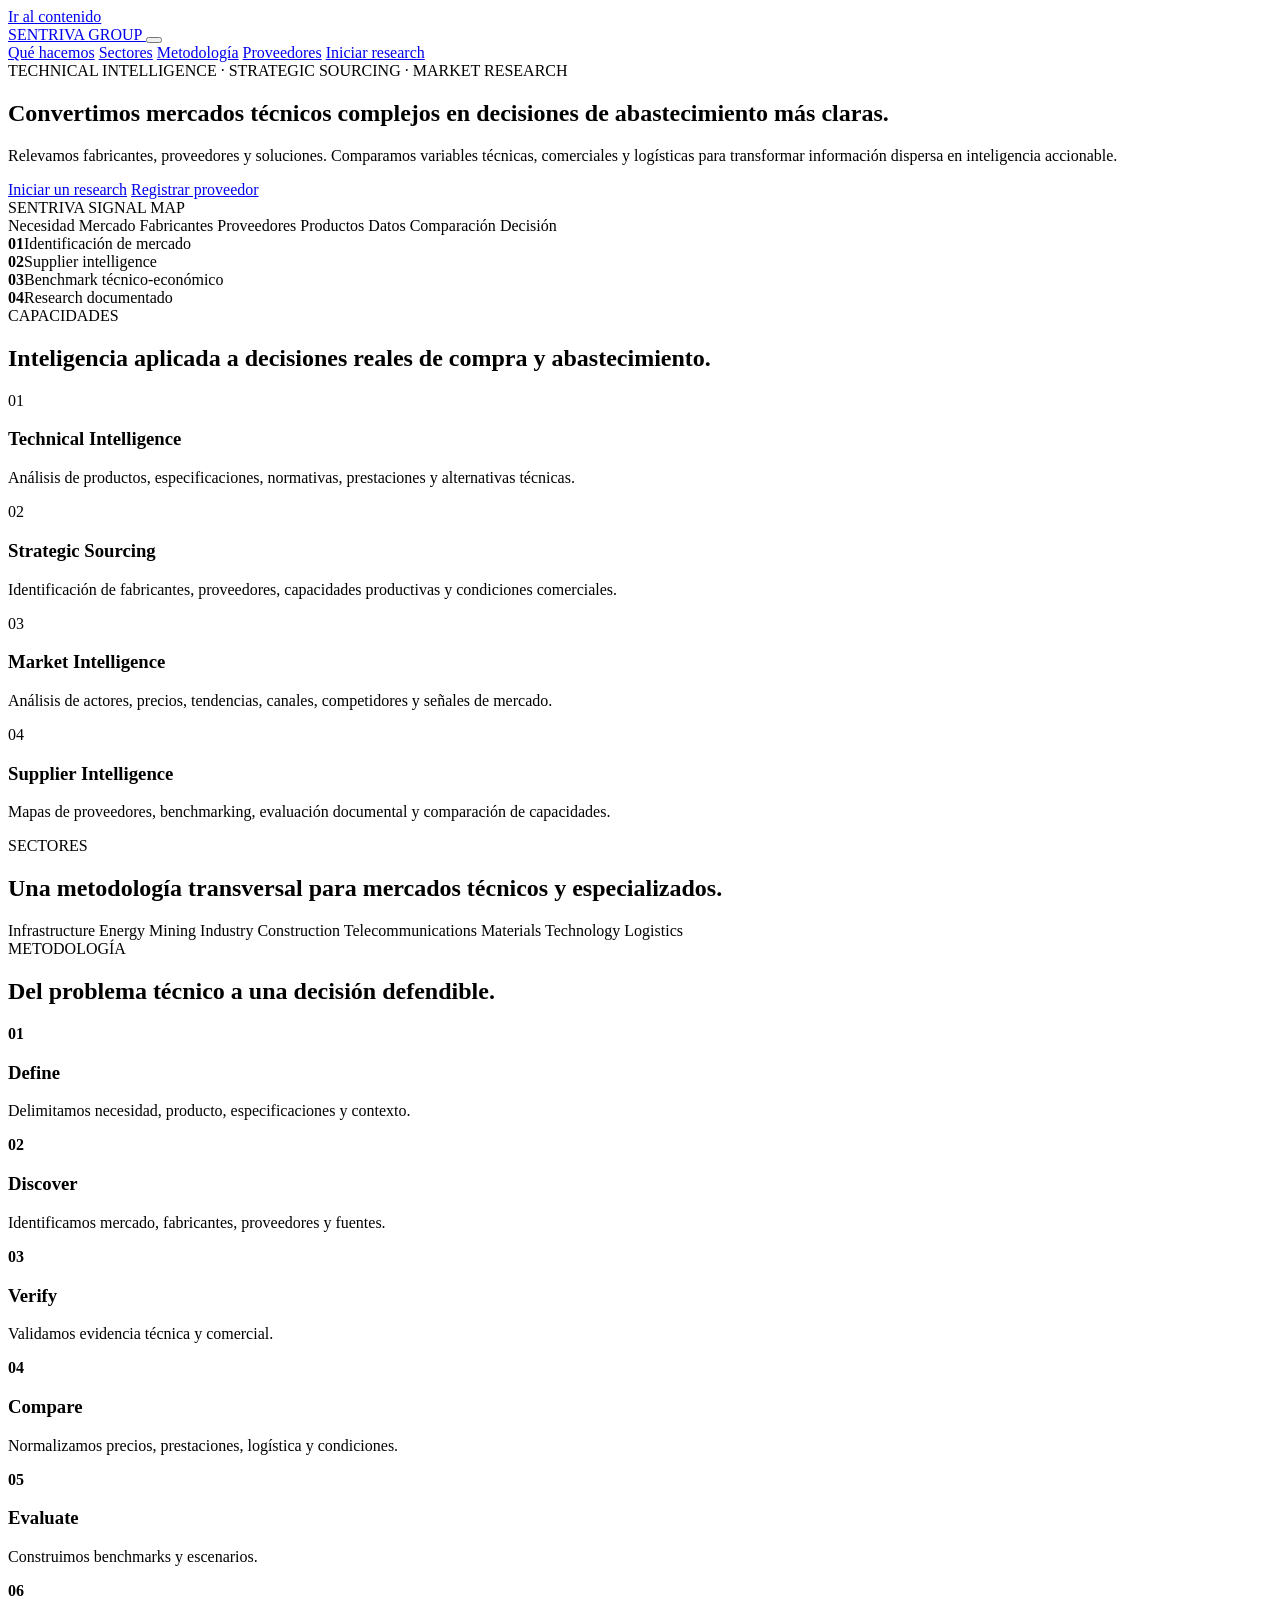
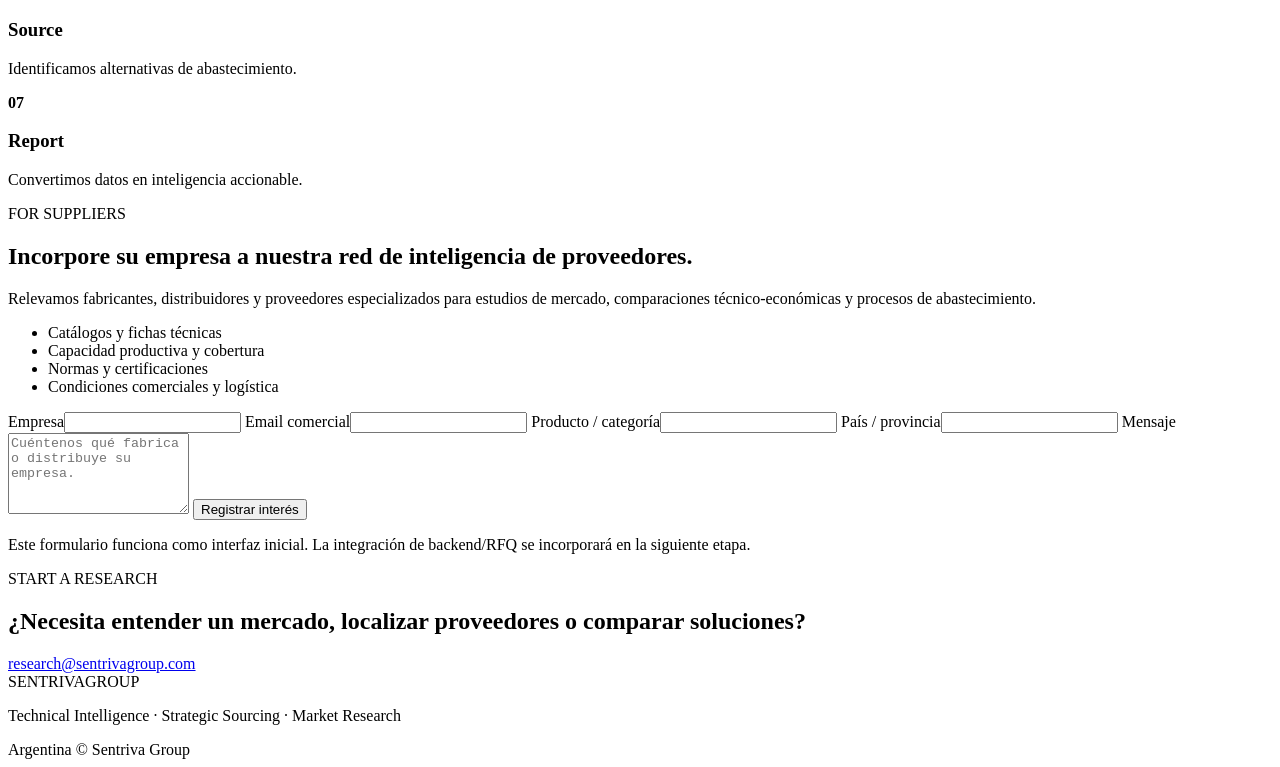
==== index.html @ f00fa2c7 "feat: add SENTRIVA baseline home" ====
<!doctype html>
<html lang="es">
<head>
  <meta charset="utf-8" />
  <meta name="viewport" content="width=device-width,initial-scale=1" />
  <meta name="description" content="Sentriva Group — Technical Intelligence · Strategic Sourcing · Market Research." />
  <meta name="theme-color" content="#0d1820" />
  <meta property="og:title" content="Sentriva Group" />
  <meta property="og:description" content="Inteligencia técnica, abastecimiento estratégico e investigación de mercados." />
  <meta property="og:type" content="website" />
  <title>Sentriva Group — Technical Intelligence · Strategic Sourcing · Market Research</title>
  <link rel="stylesheet" href="styles-v050.css" />
</head>
<body>
  <a class="skip-link" href="#main">Ir al contenido</a>

  <header class="site-header" id="top">
    <div class="shell nav-wrap">
      <a class="brand" href="#top" aria-label="Sentriva Group">
        <span class="brand-main">SENTRIVA</span>
        <span class="brand-group">GROUP</span>
      </a>

      <button class="nav-toggle" aria-label="Abrir navegación" aria-expanded="false">
        <span></span><span></span>
      </button>

      <nav class="nav" aria-label="Principal">
        <a href="#what">Qué hacemos</a>
        <a href="#industries">Sectores</a>
        <a href="#method">Metodología</a>
        <a href="#suppliers">Proveedores</a>
        <a class="nav-cta" href="#contact">Iniciar research</a>
      </nav>
    </div>
  </header>

  <main id="main">
    <section class="hero shell">
      <div class="hero-kicker">TECHNICAL INTELLIGENCE · STRATEGIC SOURCING · MARKET RESEARCH</div>
      <div class="hero-grid">
        <div>
          <h1>Convertimos mercados técnicos complejos en decisiones de abastecimiento más claras.</h1>
          <p class="hero-copy">
            Relevamos fabricantes, proveedores y soluciones. Comparamos variables técnicas,
            comerciales y logísticas para transformar información dispersa en inteligencia accionable.
          </p>
          <div class="hero-actions">
            <a class="button button-primary" href="#contact">Iniciar un research</a>
            <a class="button button-ghost" href="#suppliers">Registrar proveedor</a>
          </div>
        </div>

        <aside class="signal-panel" aria-label="Mapa de inteligencia">
          <div class="signal-label">SENTRIVA SIGNAL MAP</div>
          <div class="signal-flow">
            <span>Necesidad</span><i></i>
            <span>Mercado</span><i></i>
            <span>Fabricantes</span><i></i>
            <span>Proveedores</span><i></i>
            <span>Productos</span><i></i>
            <span>Datos</span><i></i>
            <span>Comparación</span><i></i>
            <span>Decisión</span>
          </div>
        </aside>
      </div>
    </section>

    <section class="proof-strip">
      <div class="shell proof-grid">
        <div><strong>01</strong><span>Identificación de mercado</span></div>
        <div><strong>02</strong><span>Supplier intelligence</span></div>
        <div><strong>03</strong><span>Benchmark técnico-económico</span></div>
        <div><strong>04</strong><span>Research documentado</span></div>
      </div>
    </section>

    <section class="section shell" id="what">
      <div class="section-heading">
        <span class="eyebrow">CAPACIDADES</span>
        <h2>Inteligencia aplicada a decisiones reales de compra y abastecimiento.</h2>
      </div>

      <div class="capability-grid">
        <article class="card">
          <span class="card-num">01</span>
          <h3>Technical Intelligence</h3>
          <p>Análisis de productos, especificaciones, normativas, prestaciones y alternativas técnicas.</p>
        </article>
        <article class="card">
          <span class="card-num">02</span>
          <h3>Strategic Sourcing</h3>
          <p>Identificación de fabricantes, proveedores, capacidades productivas y condiciones comerciales.</p>
        </article>
        <article class="card">
          <span class="card-num">03</span>
          <h3>Market Intelligence</h3>
          <p>Análisis de actores, precios, tendencias, canales, competidores y señales de mercado.</p>
        </article>
        <article class="card">
          <span class="card-num">04</span>
          <h3>Supplier Intelligence</h3>
          <p>Mapas de proveedores, benchmarking, evaluación documental y comparación de capacidades.</p>
        </article>
      </div>
    </section>

    <section class="section section-dark" id="industries">
      <div class="shell">
        <div class="section-heading section-heading-light">
          <span class="eyebrow">SECTORES</span>
          <h2>Una metodología transversal para mercados técnicos y especializados.</h2>
        </div>
        <div class="industry-list">
          <span>Infrastructure</span>
          <span>Energy</span>
          <span>Mining</span>
          <span>Industry</span>
          <span>Construction</span>
          <span>Telecommunications</span>
          <span>Materials</span>
          <span>Technology</span>
          <span>Logistics</span>
        </div>
      </div>
    </section>

    <section class="section shell" id="method">
      <div class="section-heading">
        <span class="eyebrow">METODOLOGÍA</span>
        <h2>Del problema técnico a una decisión defendible.</h2>
      </div>
      <div class="method-grid">
        <article><b>01</b><h3>Define</h3><p>Delimitamos necesidad, producto, especificaciones y contexto.</p></article>
        <article><b>02</b><h3>Discover</h3><p>Identificamos mercado, fabricantes, proveedores y fuentes.</p></article>
        <article><b>03</b><h3>Verify</h3><p>Validamos evidencia técnica y comercial.</p></article>
        <article><b>04</b><h3>Compare</h3><p>Normalizamos precios, prestaciones, logística y condiciones.</p></article>
        <article><b>05</b><h3>Evaluate</h3><p>Construimos benchmarks y escenarios.</p></article>
        <article><b>06</b><h3>Source</h3><p>Identificamos alternativas de abastecimiento.</p></article>
        <article><b>07</b><h3>Report</h3><p>Convertimos datos en inteligencia accionable.</p></article>
      </div>
    </section>

    <section class="section supplier-section" id="suppliers">
      <div class="shell supplier-grid">
        <div>
          <span class="eyebrow">FOR SUPPLIERS</span>
          <h2>Incorpore su empresa a nuestra red de inteligencia de proveedores.</h2>
          <p>
            Relevamos fabricantes, distribuidores y proveedores especializados para estudios de mercado,
            comparaciones técnico-económicas y procesos de abastecimiento.
          </p>
          <ul class="clean-list">
            <li>Catálogos y fichas técnicas</li>
            <li>Capacidad productiva y cobertura</li>
            <li>Normas y certificaciones</li>
            <li>Condiciones comerciales y logística</li>
          </ul>
        </div>

        <form class="supplier-form" id="supplierForm">
          <label>Empresa<input name="company" required /></label>
          <label>Email comercial<input type="email" name="email" required /></label>
          <label>Producto / categoría<input name="product" required /></label>
          <label>País / provincia<input name="location" /></label>
          <label class="full">Mensaje<textarea name="message" rows="5" placeholder="Cuéntenos qué fabrica o distribuye su empresa."></textarea></label>
          <button class="button button-primary full" type="submit">Registrar interés</button>
          <p class="form-note full" id="formNote">Este formulario funciona como interfaz inicial. La integración de backend/RFQ se incorporará en la siguiente etapa.</p>
        </form>
      </div>
    </section>

    <section class="section shell contact-section" id="contact">
      <div class="contact-card">
        <div>
          <span class="eyebrow">START A RESEARCH</span>
          <h2>¿Necesita entender un mercado, localizar proveedores o comparar soluciones?</h2>
        </div>
        <a class="button button-primary" href="mailto:research@sentrivagroup.com?subject=Nuevo%20research%20Sentriva">research@sentrivagroup.com</a>
      </div>
    </section>
  </main>

  <footer class="site-footer">
    <div class="shell footer-grid">
      <div>
        <div class="brand brand-footer"><span class="brand-main">SENTRIVA</span><span class="brand-group">GROUP</span></div>
        <p>Technical Intelligence · Strategic Sourcing · Market Research</p>
      </div>
      <div class="footer-meta">
        <span>Argentina</span>
        <span>© <span id="year"></span> Sentriva Group</span>
      </div>
    </div>
  </footer>

  <script src="script-v050.js"></script>
</body>
</html>
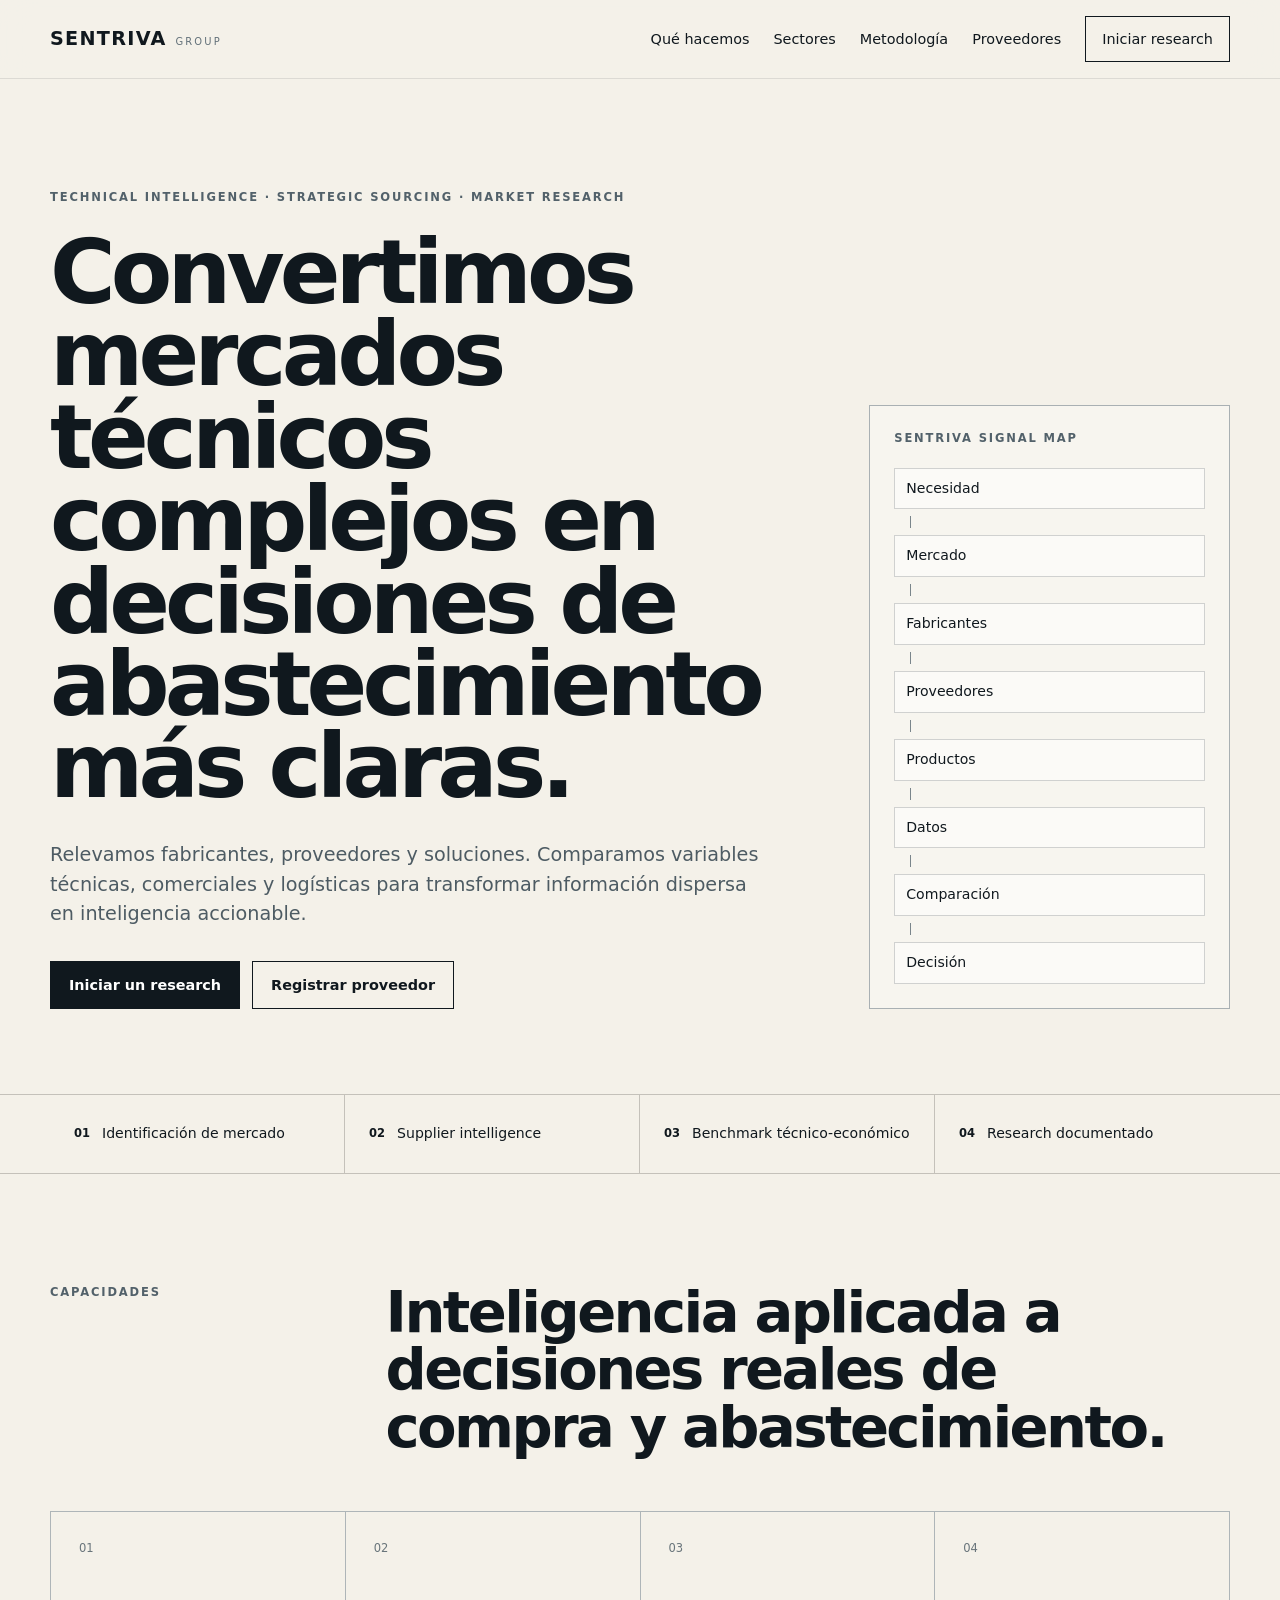
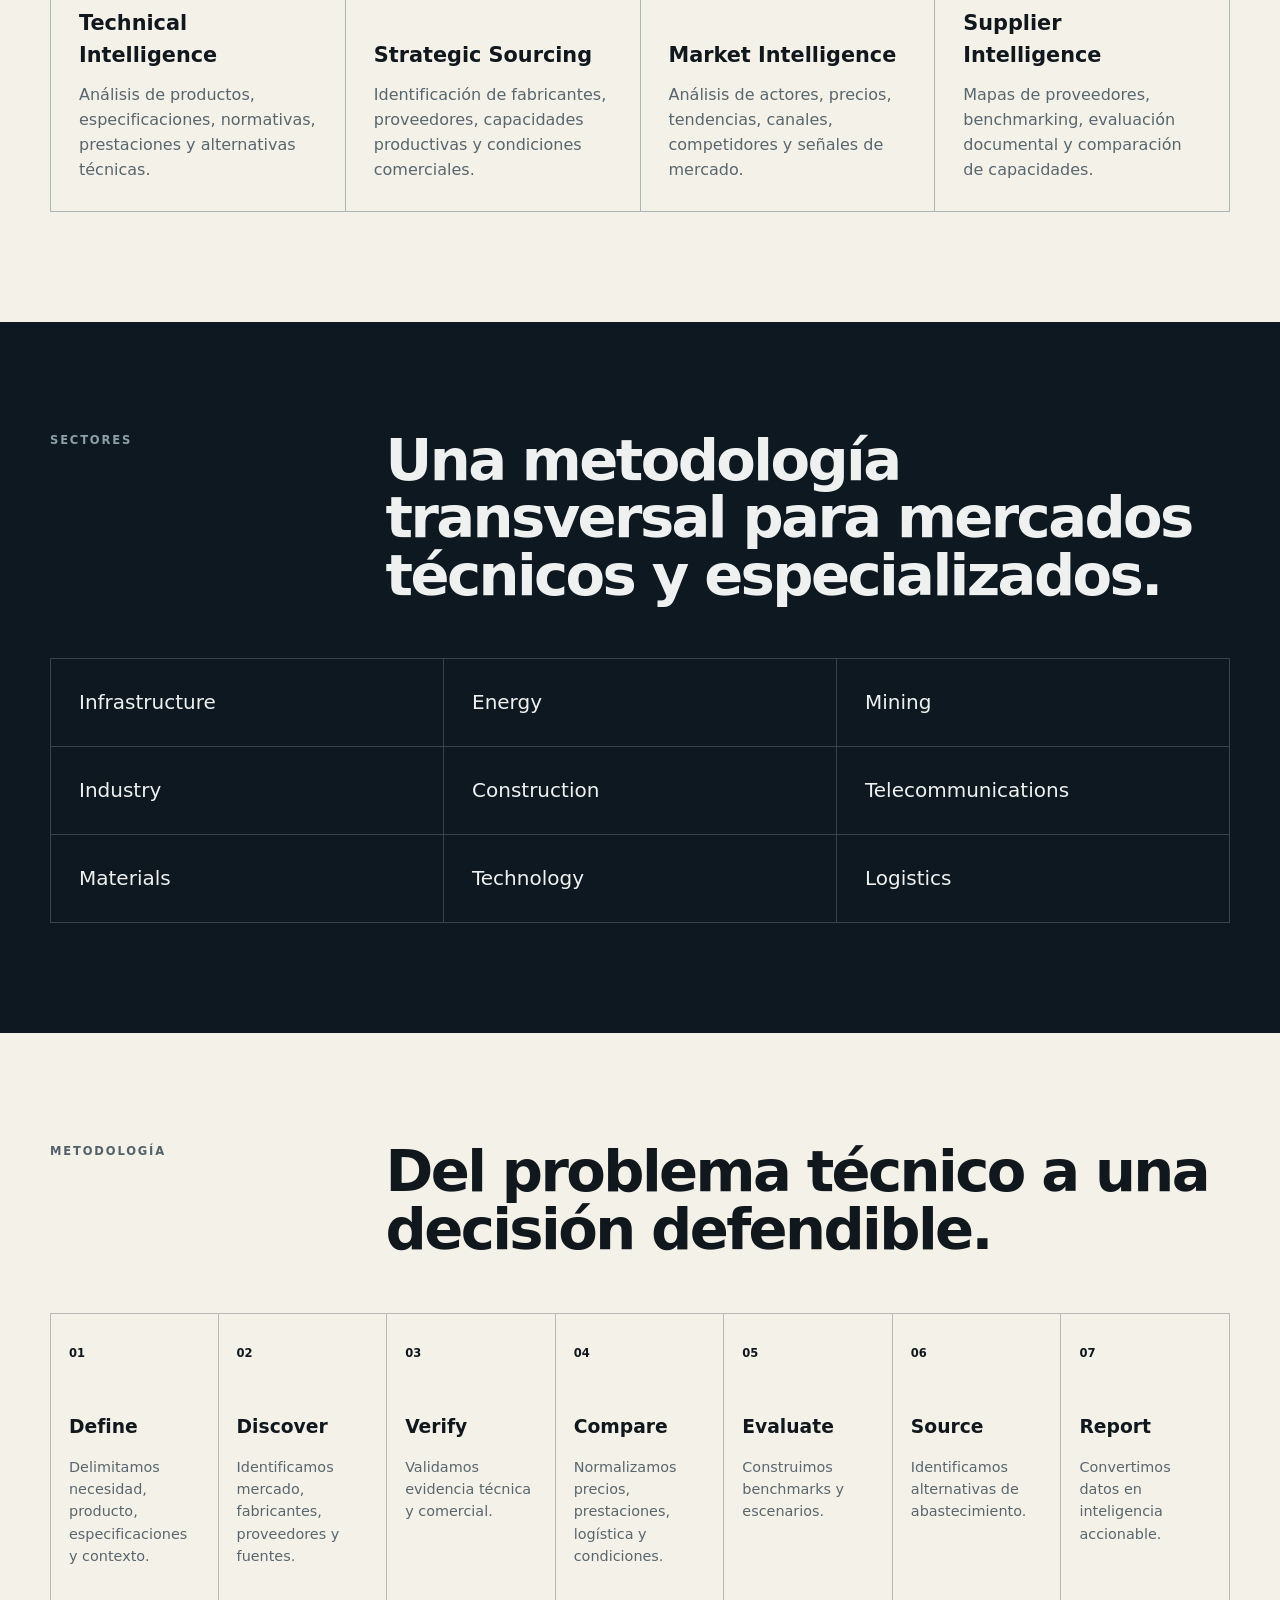
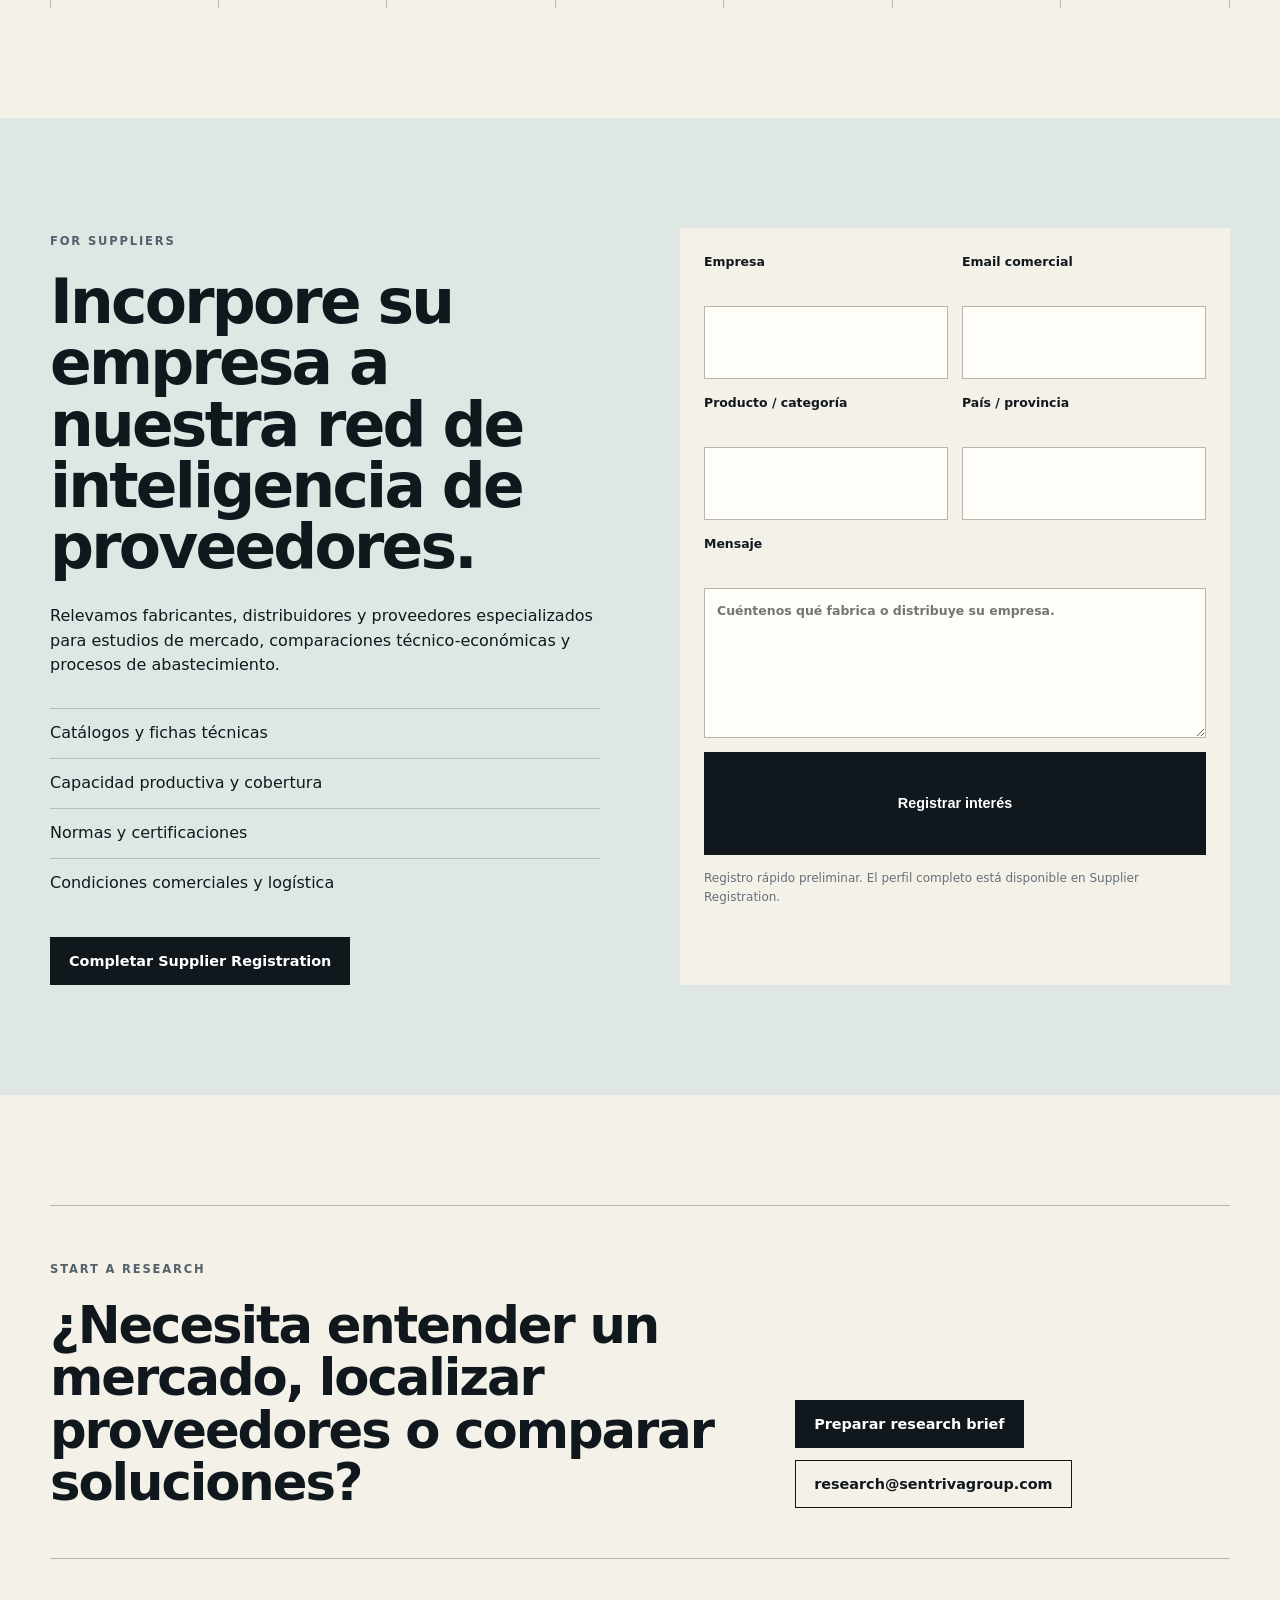
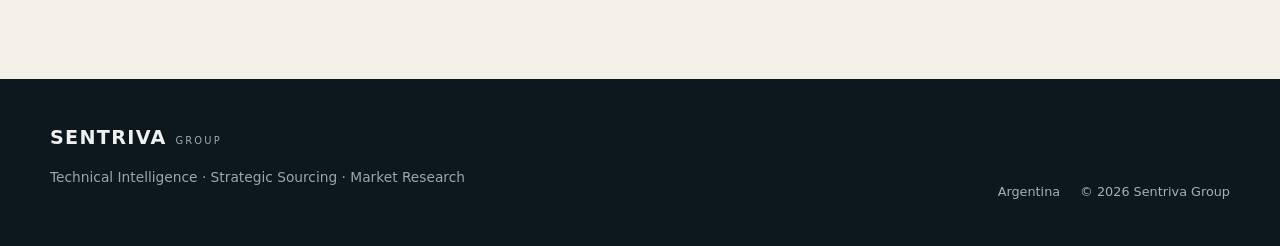
==== commit fb68a771: "feat: connect home to research and supplier funnels" ====
--- a/index.html
+++ b/index.html
@@ -16,7 +16,7 @@
 
   <header class="site-header" id="top">
     <div class="shell nav-wrap">
-      <a class="brand" href="#top" aria-label="Sentriva Group">
+      <a class="brand" href="index.html" aria-label="Sentriva Group">
         <span class="brand-main">SENTRIVA</span>
         <span class="brand-group">GROUP</span>
       </a>
@@ -29,8 +29,8 @@
         <a href="#what">Qué hacemos</a>
         <a href="#industries">Sectores</a>
         <a href="#method">Metodología</a>
-        <a href="#suppliers">Proveedores</a>
-        <a class="nav-cta" href="#contact">Iniciar research</a>
+        <a href="suppliers.html">Proveedores</a>
+        <a class="nav-cta" href="research.html">Iniciar research</a>
       </nav>
     </div>
   </header>
@@ -46,8 +46,8 @@
             comerciales y logísticas para transformar información dispersa en inteligencia accionable.
           </p>
           <div class="hero-actions">
-            <a class="button button-primary" href="#contact">Iniciar un research</a>
-            <a class="button button-ghost" href="#suppliers">Registrar proveedor</a>
+            <a class="button button-primary" href="research.html">Iniciar un research</a>
+            <a class="button button-ghost" href="suppliers.html">Registrar proveedor</a>
           </div>
         </div>
 
@@ -157,6 +157,7 @@
             <li>Normas y certificaciones</li>
             <li>Condiciones comerciales y logística</li>
           </ul>
+          <a class="button button-primary" href="suppliers.html">Completar Supplier Registration</a>
         </div>
 
         <form class="supplier-form" id="supplierForm">
@@ -166,7 +167,7 @@
           <label>País / provincia<input name="location" /></label>
           <label class="full">Mensaje<textarea name="message" rows="5" placeholder="Cuéntenos qué fabrica o distribuye su empresa."></textarea></label>
           <button class="button button-primary full" type="submit">Registrar interés</button>
-          <p class="form-note full" id="formNote">Este formulario funciona como interfaz inicial. La integración de backend/RFQ se incorporará en la siguiente etapa.</p>
+          <p class="form-note full" id="formNote">Registro rápido preliminar. El perfil completo está disponible en Supplier Registration.</p>
         </form>
       </div>
     </section>
@@ -177,7 +178,7 @@
           <span class="eyebrow">START A RESEARCH</span>
           <h2>¿Necesita entender un mercado, localizar proveedores o comparar soluciones?</h2>
         </div>
-        <a class="button button-primary" href="mailto:research@sentrivagroup.com?subject=Nuevo%20research%20Sentriva">research@sentrivagroup.com</a>
+        <div class="hero-actions"><a class="button button-primary" href="research.html">Preparar research brief</a><a class="button button-ghost" href="mailto:research@sentrivagroup.com">research@sentrivagroup.com</a></div>
       </div>
     </section>
   </main>
--- a/styles-v050.css
+++ b/styles-v050.css
@@ -0,0 +1 @@
+*{box-sizing:border-box}html{scroll-behavior:smooth}body{margin:0;font-family:Inter,ui-sans-serif,system-ui,-apple-system,BlinkMacSystemFont,"Segoe UI",sans-serif;background:#f4f1e9;color:#10181e;line-height:1.55}a{color:inherit}.skip-link{position:absolute;left:-999px;top:0}.skip-link:focus{left:1rem;top:1rem;z-index:1000;background:white;padding:.7rem 1rem}.shell{width:min(1180px,calc(100% - 40px));margin:0 auto}.site-header{position:sticky;top:0;z-index:50;background:rgba(244,241,233,.92);backdrop-filter:blur(16px);border-bottom:1px solid rgba(16,24,30,.1)}.nav-wrap{height:78px;display:flex;align-items:center;justify-content:space-between}.brand{text-decoration:none;display:inline-flex;align-items:baseline;gap:.55rem;letter-spacing:.08em}.brand-main{font-weight:800;font-size:1.2rem}.brand-group{font-size:.62rem;letter-spacing:.22em;color:#627079}.nav{display:flex;gap:1.5rem;align-items:center;font-size:.9rem}.nav a{text-decoration:none}.nav a[aria-current=page]{font-weight:800}.nav-cta{border:1px solid #10181e;padding:.7rem 1rem}.nav-toggle{display:none;background:none;border:0}.hero{padding:110px 0 85px}.hero-kicker,.eyebrow,.signal-label{font-size:.72rem;letter-spacing:.16em;text-transform:uppercase;color:#52616a;font-weight:700}.hero-grid{display:grid;grid-template-columns:1.35fr .65fr;gap:70px;align-items:end;margin-top:24px}.hero h1{font-size:clamp(3rem,7vw,6.6rem);letter-spacing:-.055em;line-height:.92;margin:0;max-width:900px}.hero-copy{font-size:1.2rem;max-width:720px;color:#4d5b63;margin:32px 0}.hero-actions{display:flex;gap:12px;flex-wrap:wrap}.button{display:inline-flex;align-items:center;justify-content:center;min-height:48px;padding:0 18px;border:1px solid #10181e;text-decoration:none;font-weight:700;font-size:.9rem;cursor:pointer}.button-primary{background:#10181e;color:#fff}.button-ghost{background:transparent}.signal-panel{border:1px solid #a9b0b3;padding:24px;background:rgba(255,255,255,.28)}.signal-flow{display:grid;gap:7px;margin-top:20px}.signal-flow span{font-size:.88rem;padding:9px 11px;border:1px solid rgba(16,24,30,.18);background:rgba(255,255,255,.48)}.signal-flow i{height:12px;border-left:1px solid #7a858b;margin-left:16px}.proof-strip{border-top:1px solid #c4c1ba;border-bottom:1px solid #c4c1ba}.proof-grid{display:grid;grid-template-columns:repeat(4,1fr)}.proof-grid div{padding:28px 24px;border-right:1px solid #c4c1ba;display:flex;gap:12px;align-items:center}.proof-grid div:last-child{border-right:0}.proof-grid strong{font-size:.72rem}.proof-grid span{font-size:.88rem}.section{padding:110px 0}.section-heading{display:grid;grid-template-columns:.35fr 1fr;gap:40px;align-items:start;margin-bottom:54px}.section-heading h2{margin:0;font-size:clamp(2.2rem,4.5vw,4.6rem);line-height:1;letter-spacing:-.045em}.capability-grid{display:grid;grid-template-columns:repeat(4,1fr);border-top:1px solid #aeb5b8;border-left:1px solid #aeb5b8}.card{padding:28px;border-right:1px solid #aeb5b8;border-bottom:1px solid #aeb5b8;min-height:300px;display:flex;flex-direction:column}.card-num{font-size:.72rem;color:#69757b}.card h3{font-size:1.3rem;margin-top:auto;margin-bottom:12px}.card p{color:#58666e;margin:0}.section-dark{background:#0e1820;color:#eef1f0}.section-heading-light .eyebrow{color:#8da0aa}.industry-list{display:grid;grid-template-columns:repeat(3,1fr);border-top:1px solid #35444d;border-left:1px solid #35444d}.industry-list span{padding:28px;border-right:1px solid #35444d;border-bottom:1px solid #35444d;font-size:1.25rem}.method-grid{display:grid;grid-template-columns:repeat(7,1fr);border-top:1px solid #b7b9b6}.method-grid article{padding:26px 18px;border-right:1px solid #b7b9b6}.method-grid article:first-child{border-left:1px solid #b7b9b6}.method-grid b{font-size:.72rem}.method-grid h3{margin:48px 0 10px}.method-grid p{font-size:.9rem;color:#59666d}.supplier-section{background:#dfe7e5}.supplier-grid{display:grid;grid-template-columns:1fr 1fr;gap:80px}.supplier-grid h2{font-size:clamp(2.3rem,4.8vw,4.8rem);line-height:1;letter-spacing:-.045em;margin:18px 0 26px}.clean-list{list-style:none;padding:0;margin:30px 0}.clean-list li{padding:12px 0;border-top:1px solid rgba(16,24,30,.2)}.supplier-form{display:grid;grid-template-columns:1fr 1fr;gap:14px;background:#f4f1e9;padding:24px}.supplier-form label{display:grid;gap:7px;font-size:.78rem;font-weight:700}.supplier-form input,.supplier-form textarea{width:100%;border:1px solid #b8b5ad;background:#fffdf8;padding:12px;font:inherit}.full{grid-column:1/-1}.form-note{font-size:.75rem;color:#667078;margin:0}.contact-section{padding-bottom:120px}.contact-card{border-top:1px solid #aeb5b8;border-bottom:1px solid #aeb5b8;padding:50px 0;display:flex;align-items:end;justify-content:space-between;gap:30px}.contact-card h2{font-size:clamp(2rem,4vw,4rem);line-height:1.02;max-width:850px;margin:18px 0 0;letter-spacing:-.04em}.site-footer{background:#0d171e;color:#eef1f0;padding:44px 0}.footer-grid{display:flex;align-items:end;justify-content:space-between;gap:24px}.brand-footer .brand-group{color:#9aabb4}.site-footer p{color:#9aa7ad;font-size:.86rem}.footer-meta{display:flex;gap:20px;font-size:.8rem;color:#a4b0b6}.page-hero{padding:105px 0 78px}.page-hero h1{font-size:clamp(3rem,6.4vw,6rem);line-height:.94;letter-spacing:-.055em;max-width:1000px;margin:18px 0 28px}.page-hero>p{font-size:1.18rem;color:#52616a;max-width:790px;margin:0}.page-proof{display:grid;grid-template-columns:repeat(4,1fr);border-top:1px solid #b9b6ae;margin-top:55px}.page-proof span{padding:20px 16px;border-right:1px solid #b9b6ae;font-size:.8rem;text-transform:uppercase;letter-spacing:.08em}.page-proof span:last-child{border-right:0}.two-col-intro{display:grid;grid-template-columns:1fr 1fr;gap:80px}.two-col-intro h2{font-size:clamp(2.2rem,4.6vw,4.5rem);line-height:1;letter-spacing:-.045em;margin:16px 0 0}.prose{font-size:1.05rem;color:#b8c4ca}.prose p:first-child{margin-top:0}.method-compact{display:grid;grid-template-columns:repeat(4,1fr);border-top:1px solid #35444d;border-left:1px solid #35444d}.method-compact article{padding:26px;border-right:1px solid #35444d;border-bottom:1px solid #35444d}.method-compact b{font-size:.72rem;color:#8fa0a8}.method-compact h3{margin:40px 0 8px}.method-compact p{margin:0;color:#aebbc1;font-size:.9rem}.data-form{display:grid;gap:34px}.data-form fieldset{border:0;border-top:1px solid #b4b5b0;padding:24px 0 0;margin:0;display:grid;grid-template-columns:repeat(2,1fr);gap:16px 20px}.data-form legend{padding:0 18px 0 0;font-size:.72rem;letter-spacing:.14em;font-weight:800;text-transform:uppercase}.data-form label{display:grid;gap:7px;font-size:.78rem;font-weight:700}.data-form input,.data-form textarea,.data-form select{width:100%;border:1px solid #b8b5ad;background:#fffdf8;padding:13px 14px;font:inherit;color:#10181e;border-radius:0}.data-form textarea{resize:vertical}.data-form input:focus,.data-form textarea:focus,.data-form select:focus{outline:2px solid #10181e;outline-offset:2px}.data-form .wide{grid-column:1/-1}.form-actions{display:flex;gap:12px;flex-wrap:wrap;align-items:center}.form-actions+.form-note{max-width:700px}@media(max-width:980px){.hero-grid,.supplier-grid,.two-col-intro{grid-template-columns:1fr}.signal-panel{max-width:520px}.capability-grid{grid-template-columns:repeat(2,1fr)}.method-grid{grid-template-columns:repeat(2,1fr)}.industry-list{grid-template-columns:repeat(2,1fr)}.section-heading{grid-template-columns:1fr}.proof-grid{grid-template-columns:repeat(2,1fr)}.contact-card{align-items:flex-start;flex-direction:column}.page-proof,.method-compact{grid-template-columns:repeat(2,1fr)}}@media(max-width:720px){.shell{width:min(100% - 28px,1180px)}.nav-toggle{display:grid;gap:5px;padding:8px}.nav-toggle span{display:block;width:24px;height:1px;background:#111}.nav{position:absolute;left:14px;right:14px;top:68px;background:#f4f1e9;border:1px solid #b8b6b0;padding:18px;display:none;flex-direction:column;align-items:stretch}.nav.is-open{display:flex}.hero{padding:80px 0 60px}.hero h1{font-size:clamp(3rem,16vw,5.2rem)}.proof-grid,.capability-grid,.industry-list,.method-grid,.page-proof,.method-compact{grid-template-columns:1fr}.proof-grid div,.page-proof span{border-right:0;border-bottom:1px solid #c4c1ba}.supplier-form,.data-form fieldset{grid-template-columns:1fr}.data-form .wide{grid-column:auto}.section{padding:80px 0}.page-hero{padding:78px 0 56px}.footer-grid{align-items:flex-start;flex-direction:column}.footer-meta{flex-direction:column;gap:6px}}
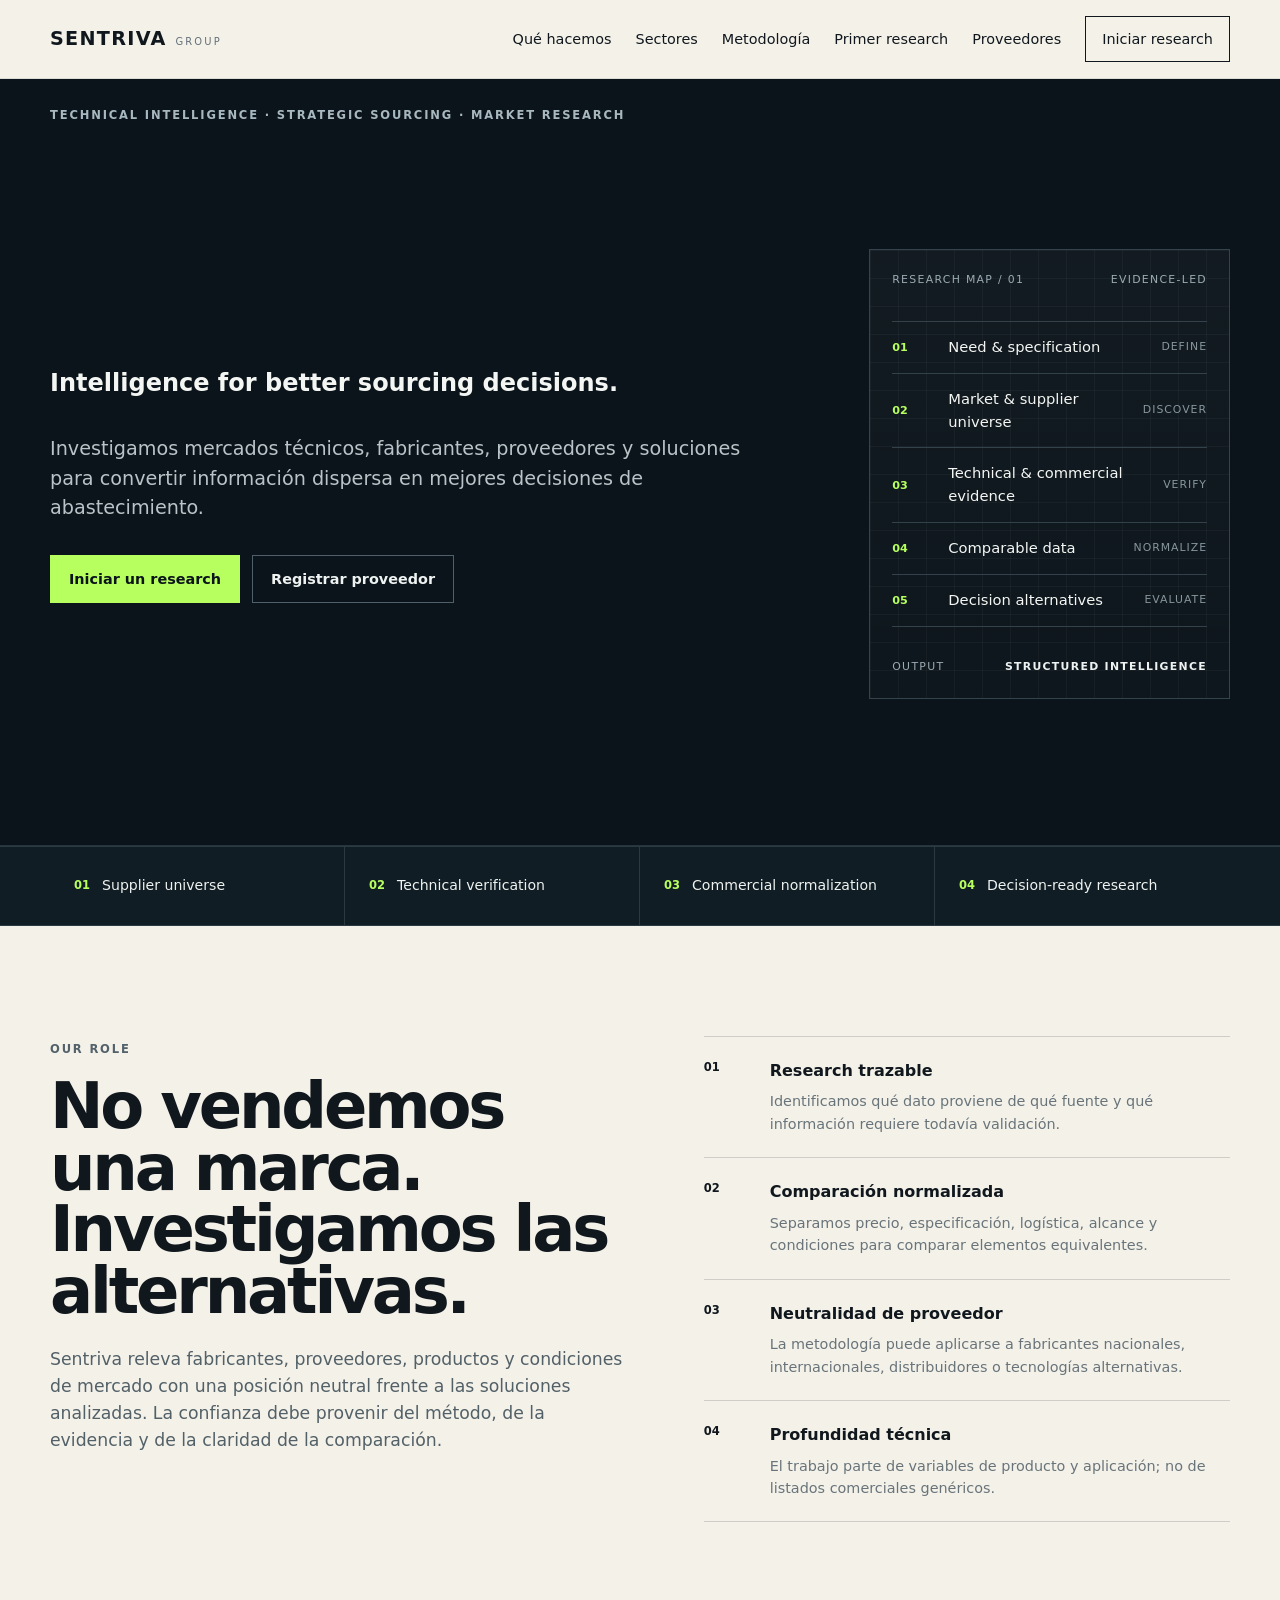
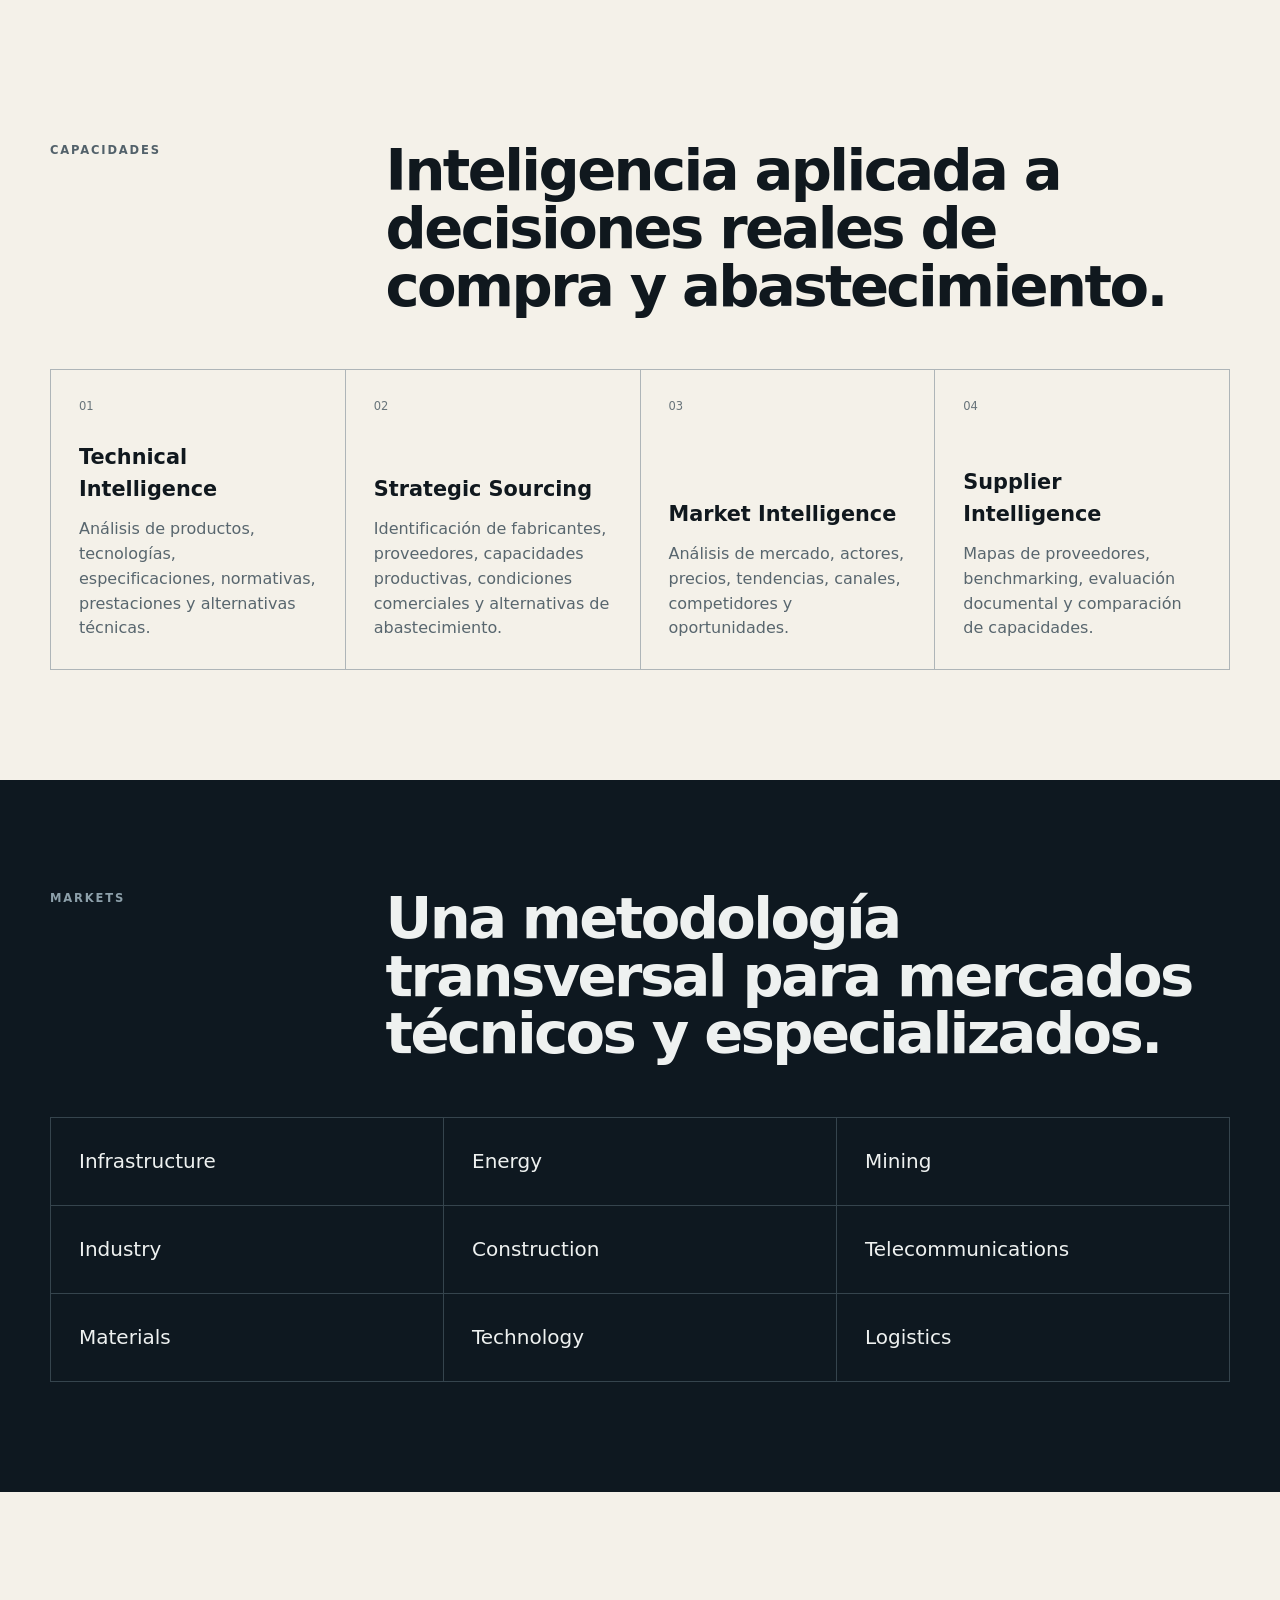
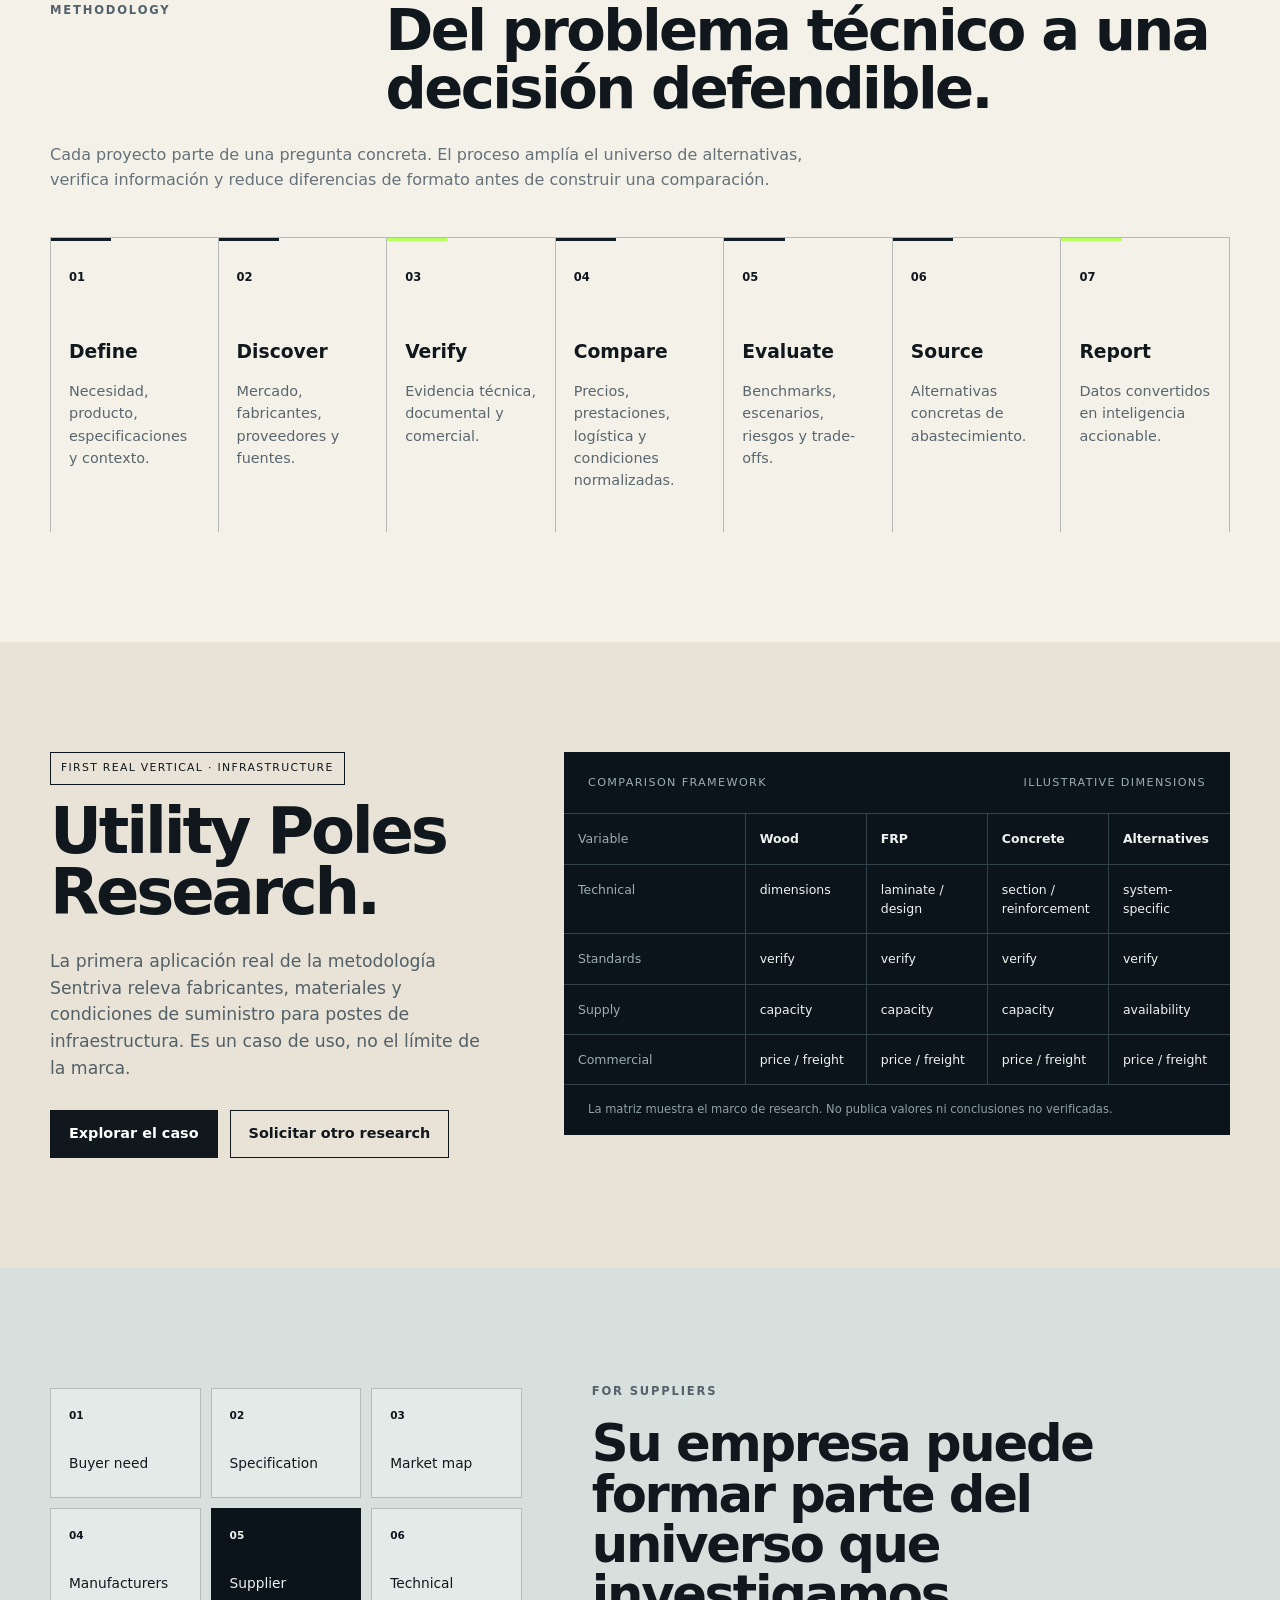
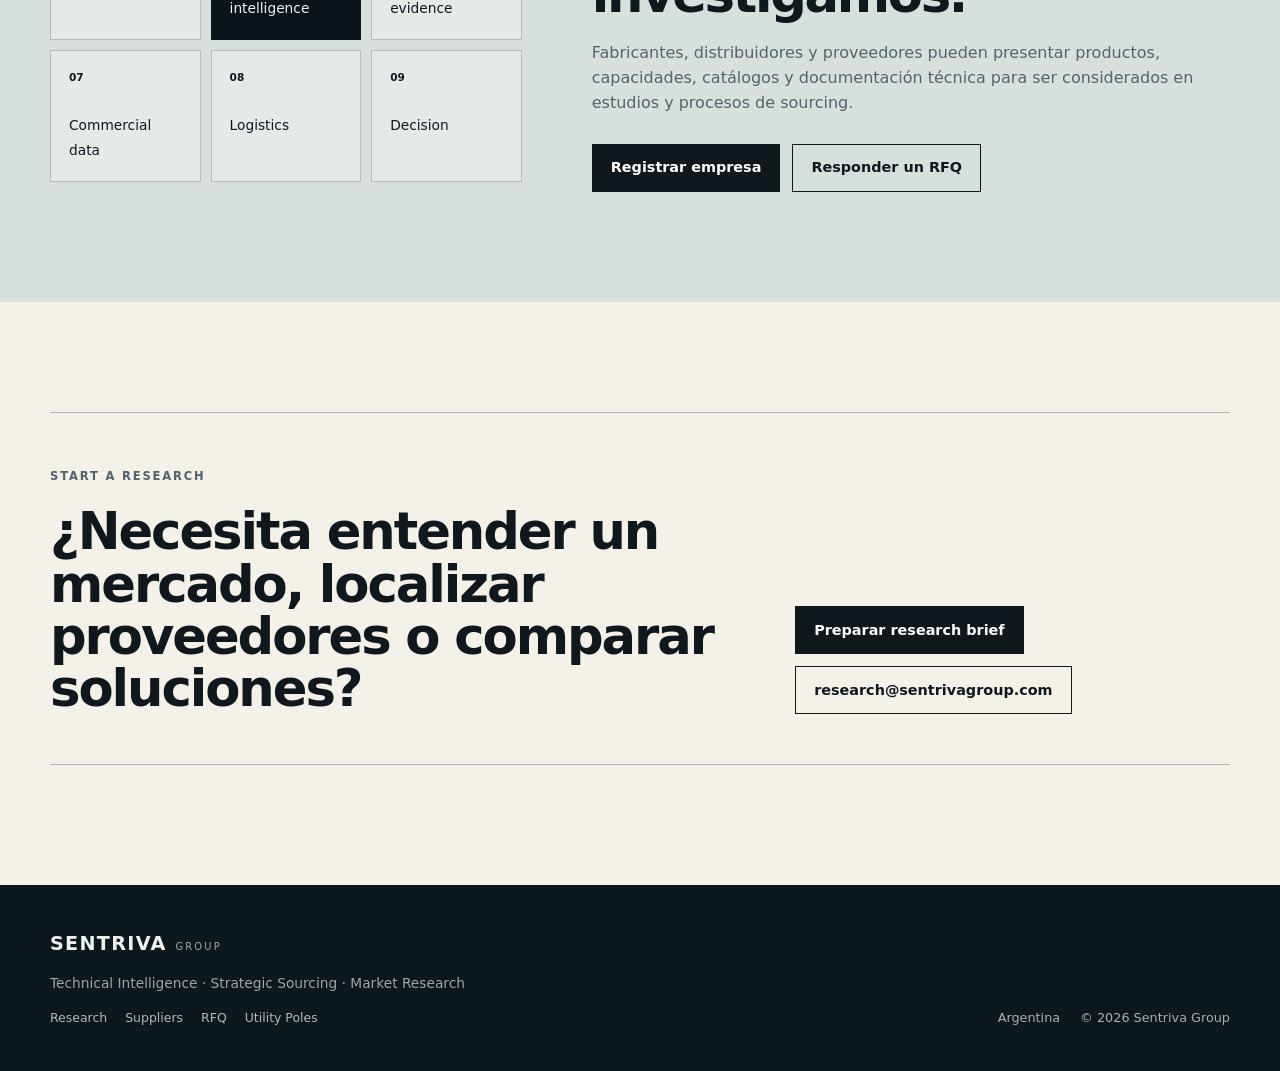
==== commit 7c90c170: "feat: evolve Home into Sentriva Golden Home" ====
--- a/index.html
+++ b/index.html
@@ -3,13 +3,14 @@
 <head>
   <meta charset="utf-8" />
   <meta name="viewport" content="width=device-width,initial-scale=1" />
-  <meta name="description" content="Sentriva Group — Technical Intelligence · Strategic Sourcing · Market Research." />
-  <meta name="theme-color" content="#0d1820" />
-  <meta property="og:title" content="Sentriva Group" />
-  <meta property="og:description" content="Inteligencia técnica, abastecimiento estratégico e investigación de mercados." />
+  <meta name="description" content="Sentriva Group — inteligencia técnica, strategic sourcing y market research para decisiones complejas de abastecimiento." />
+  <meta name="theme-color" content="#0b141a" />
+  <meta property="og:title" content="Sentriva Group — Technical Intelligence · Strategic Sourcing · Market Research" />
+  <meta property="og:description" content="Transformamos mercados técnicos complejos en información estructurada para tomar mejores decisiones de abastecimiento." />
   <meta property="og:type" content="website" />
   <title>Sentriva Group — Technical Intelligence · Strategic Sourcing · Market Research</title>
   <link rel="stylesheet" href="styles-v050.css" />
+  <link rel="stylesheet" href="golden-v1.css" />
 </head>
 <body>
   <a class="skip-link" href="#main">Ir al contenido</a>
@@ -20,15 +21,12 @@
         <span class="brand-main">SENTRIVA</span>
         <span class="brand-group">GROUP</span>
       </a>
-
-      <button class="nav-toggle" aria-label="Abrir navegación" aria-expanded="false">
-        <span></span><span></span>
-      </button>
-
+      <button class="nav-toggle" aria-label="Abrir navegación" aria-expanded="false"><span></span><span></span></button>
       <nav class="nav" aria-label="Principal">
         <a href="#what">Qué hacemos</a>
         <a href="#industries">Sectores</a>
         <a href="#method">Metodología</a>
+        <a href="utility-poles.html">Primer research</a>
         <a href="suppliers.html">Proveedores</a>
         <a class="nav-cta" href="research.html">Iniciar research</a>
       </nav>
@@ -36,43 +34,56 @@
   </header>
 
   <main id="main">
-    <section class="hero shell">
-      <div class="hero-kicker">TECHNICAL INTELLIGENCE · STRATEGIC SOURCING · MARKET RESEARCH</div>
-      <div class="hero-grid">
-        <div>
-          <h1>Convertimos mercados técnicos complejos en decisiones de abastecimiento más claras.</h1>
-          <p class="hero-copy">
-            Relevamos fabricantes, proveedores y soluciones. Comparamos variables técnicas,
-            comerciales y logísticas para transformar información dispersa en inteligencia accionable.
-          </p>
-          <div class="hero-actions">
-            <a class="button button-primary" href="research.html">Iniciar un research</a>
-            <a class="button button-ghost" href="suppliers.html">Registrar proveedor</a>
+    <section class="golden-hero">
+      <div class="shell">
+        <div class="hero-kicker">TECHNICAL INTELLIGENCE · STRATEGIC SOURCING · MARKET RESEARCH</div>
+        <div class="hero-grid">
+          <div>
+            <h1>Intelligence for better sourcing decisions.</h1>
+            <p class="hero-copy">Investigamos mercados técnicos, fabricantes, proveedores y soluciones para convertir información dispersa en mejores decisiones de abastecimiento.</p>
+            <div class="hero-actions">
+              <a class="button button-primary" href="research.html">Iniciar un research</a>
+              <a class="button button-ghost" href="suppliers.html">Registrar proveedor</a>
+            </div>
           </div>
+
+          <aside class="intelligence-canvas" aria-label="Proceso de inteligencia Sentriva">
+            <div class="canvas-head"><span>Research map / 01</span><span>Evidence-led</span></div>
+            <div class="canvas-flow">
+              <div class="canvas-node"><b>01</b><span>Need & specification</span><em>define</em></div>
+              <div class="canvas-node"><b>02</b><span>Market & supplier universe</span><em>discover</em></div>
+              <div class="canvas-node"><b>03</b><span>Technical & commercial evidence</span><em>verify</em></div>
+              <div class="canvas-node"><b>04</b><span>Comparable data</span><em>normalize</em></div>
+              <div class="canvas-node"><b>05</b><span>Decision alternatives</span><em>evaluate</em></div>
+            </div>
+            <div class="canvas-foot"><span>Output</span><strong>Structured intelligence</strong></div>
+          </aside>
         </div>
-
-        <aside class="signal-panel" aria-label="Mapa de inteligencia">
-          <div class="signal-label">SENTRIVA SIGNAL MAP</div>
-          <div class="signal-flow">
-            <span>Necesidad</span><i></i>
-            <span>Mercado</span><i></i>
-            <span>Fabricantes</span><i></i>
-            <span>Proveedores</span><i></i>
-            <span>Productos</span><i></i>
-            <span>Datos</span><i></i>
-            <span>Comparación</span><i></i>
-            <span>Decisión</span>
-          </div>
-        </aside>
       </div>
     </section>
 
-    <section class="proof-strip">
+    <section class="proof-strip golden-proof">
       <div class="shell proof-grid">
-        <div><strong>01</strong><span>Identificación de mercado</span></div>
-        <div><strong>02</strong><span>Supplier intelligence</span></div>
-        <div><strong>03</strong><span>Benchmark técnico-económico</span></div>
-        <div><strong>04</strong><span>Research documentado</span></div>
+        <div><strong>01</strong><span>Supplier universe</span></div>
+        <div><strong>02</strong><span>Technical verification</span></div>
+        <div><strong>03</strong><span>Commercial normalization</span></div>
+        <div><strong>04</strong><span>Decision-ready research</span></div>
+      </div>
+    </section>
+
+    <section class="section shell">
+      <div class="credibility-grid">
+        <div class="credibility-copy">
+          <span class="eyebrow">OUR ROLE</span>
+          <h2>No vendemos una marca. Investigamos las alternativas.</h2>
+          <p>Sentriva releva fabricantes, proveedores, productos y condiciones de mercado con una posición neutral frente a las soluciones analizadas. La confianza debe provenir del método, de la evidencia y de la claridad de la comparación.</p>
+        </div>
+        <div class="credibility-stack" aria-label="Principios de investigación">
+          <article class="credibility-item"><b>01</b><div><h3>Research trazable</h3><p>Identificamos qué dato proviene de qué fuente y qué información requiere todavía validación.</p></div></article>
+          <article class="credibility-item"><b>02</b><div><h3>Comparación normalizada</h3><p>Separamos precio, especificación, logística, alcance y condiciones para comparar elementos equivalentes.</p></div></article>
+          <article class="credibility-item"><b>03</b><div><h3>Neutralidad de proveedor</h3><p>La metodología puede aplicarse a fabricantes nacionales, internacionales, distribuidores o tecnologías alternativas.</p></div></article>
+          <article class="credibility-item"><b>04</b><div><h3>Profundidad técnica</h3><p>El trabajo parte de variables de producto y aplicación; no de listados comerciales genéricos.</p></div></article>
+        </div>
       </div>
     </section>
 
@@ -81,103 +92,85 @@
         <span class="eyebrow">CAPACIDADES</span>
         <h2>Inteligencia aplicada a decisiones reales de compra y abastecimiento.</h2>
       </div>
-
       <div class="capability-grid">
-        <article class="card">
-          <span class="card-num">01</span>
-          <h3>Technical Intelligence</h3>
-          <p>Análisis de productos, especificaciones, normativas, prestaciones y alternativas técnicas.</p>
-        </article>
-        <article class="card">
-          <span class="card-num">02</span>
-          <h3>Strategic Sourcing</h3>
-          <p>Identificación de fabricantes, proveedores, capacidades productivas y condiciones comerciales.</p>
-        </article>
-        <article class="card">
-          <span class="card-num">03</span>
-          <h3>Market Intelligence</h3>
-          <p>Análisis de actores, precios, tendencias, canales, competidores y señales de mercado.</p>
-        </article>
-        <article class="card">
-          <span class="card-num">04</span>
-          <h3>Supplier Intelligence</h3>
-          <p>Mapas de proveedores, benchmarking, evaluación documental y comparación de capacidades.</p>
-        </article>
+        <article class="card"><span class="card-num">01</span><h3>Technical Intelligence</h3><p>Análisis de productos, tecnologías, especificaciones, normativas, prestaciones y alternativas técnicas.</p></article>
+        <article class="card"><span class="card-num">02</span><h3>Strategic Sourcing</h3><p>Identificación de fabricantes, proveedores, capacidades productivas, condiciones comerciales y alternativas de abastecimiento.</p></article>
+        <article class="card"><span class="card-num">03</span><h3>Market Intelligence</h3><p>Análisis de mercado, actores, precios, tendencias, canales, competidores y oportunidades.</p></article>
+        <article class="card"><span class="card-num">04</span><h3>Supplier Intelligence</h3><p>Mapas de proveedores, benchmarking, evaluación documental y comparación de capacidades.</p></article>
       </div>
     </section>
 
     <section class="section section-dark" id="industries">
       <div class="shell">
         <div class="section-heading section-heading-light">
-          <span class="eyebrow">SECTORES</span>
+          <span class="eyebrow">MARKETS</span>
           <h2>Una metodología transversal para mercados técnicos y especializados.</h2>
         </div>
         <div class="industry-list">
-          <span>Infrastructure</span>
-          <span>Energy</span>
-          <span>Mining</span>
-          <span>Industry</span>
-          <span>Construction</span>
-          <span>Telecommunications</span>
-          <span>Materials</span>
-          <span>Technology</span>
-          <span>Logistics</span>
+          <span>Infrastructure</span><span>Energy</span><span>Mining</span><span>Industry</span><span>Construction</span><span>Telecommunications</span><span>Materials</span><span>Technology</span><span>Logistics</span>
         </div>
       </div>
     </section>
 
     <section class="section shell" id="method">
       <div class="section-heading">
-        <span class="eyebrow">METODOLOGÍA</span>
+        <span class="eyebrow">METHODOLOGY</span>
         <h2>Del problema técnico a una decisión defendible.</h2>
       </div>
+      <p class="method-intro">Cada proyecto parte de una pregunta concreta. El proceso amplía el universo de alternativas, verifica información y reduce diferencias de formato antes de construir una comparación.</p>
       <div class="method-grid">
-        <article><b>01</b><h3>Define</h3><p>Delimitamos necesidad, producto, especificaciones y contexto.</p></article>
-        <article><b>02</b><h3>Discover</h3><p>Identificamos mercado, fabricantes, proveedores y fuentes.</p></article>
-        <article><b>03</b><h3>Verify</h3><p>Validamos evidencia técnica y comercial.</p></article>
-        <article><b>04</b><h3>Compare</h3><p>Normalizamos precios, prestaciones, logística y condiciones.</p></article>
-        <article><b>05</b><h3>Evaluate</h3><p>Construimos benchmarks y escenarios.</p></article>
-        <article><b>06</b><h3>Source</h3><p>Identificamos alternativas de abastecimiento.</p></article>
-        <article><b>07</b><h3>Report</h3><p>Convertimos datos en inteligencia accionable.</p></article>
+        <article><b>01</b><h3>Define</h3><p>Necesidad, producto, especificaciones y contexto.</p></article>
+        <article><b>02</b><h3>Discover</h3><p>Mercado, fabricantes, proveedores y fuentes.</p></article>
+        <article><b>03</b><h3>Verify</h3><p>Evidencia técnica, documental y comercial.</p></article>
+        <article><b>04</b><h3>Compare</h3><p>Precios, prestaciones, logística y condiciones normalizadas.</p></article>
+        <article><b>05</b><h3>Evaluate</h3><p>Benchmarks, escenarios, riesgos y trade-offs.</p></article>
+        <article><b>06</b><h3>Source</h3><p>Alternativas concretas de abastecimiento.</p></article>
+        <article><b>07</b><h3>Report</h3><p>Datos convertidos en inteligencia accionable.</p></article>
       </div>
     </section>
 
-    <section class="section supplier-section" id="suppliers">
-      <div class="shell supplier-grid">
-        <div>
+    <section class="section case-section">
+      <div class="shell case-layout">
+        <div class="case-copy">
+          <span class="case-tag">FIRST REAL VERTICAL · INFRASTRUCTURE</span>
+          <h2>Utility Poles Research.</h2>
+          <p>La primera aplicación real de la metodología Sentriva releva fabricantes, materiales y condiciones de suministro para postes de infraestructura. Es un caso de uso, no el límite de la marca.</p>
+          <div class="case-actions">
+            <a class="button button-primary" href="utility-poles.html">Explorar el caso</a>
+            <a class="button button-ghost" href="research.html">Solicitar otro research</a>
+          </div>
+        </div>
+        <div class="case-matrix" aria-label="Matriz de comparación de postes">
+          <div class="matrix-head"><span>Comparison framework</span><span>Illustrative dimensions</span></div>
+          <div class="matrix-row"><span class="label">Variable</span><span class="material">Wood</span><span class="material">FRP</span><span class="material">Concrete</span><span class="material">Alternatives</span></div>
+          <div class="matrix-row"><span class="label">Technical</span><span>dimensions</span><span>laminate / design</span><span>section / reinforcement</span><span>system-specific</span></div>
+          <div class="matrix-row"><span class="label">Standards</span><span>verify</span><span>verify</span><span>verify</span><span>verify</span></div>
+          <div class="matrix-row"><span class="label">Supply</span><span>capacity</span><span>capacity</span><span>capacity</span><span>availability</span></div>
+          <div class="matrix-row"><span class="label">Commercial</span><span>price / freight</span><span>price / freight</span><span>price / freight</span><span>price / freight</span></div>
+          <div class="matrix-note">La matriz muestra el marco de research. No publica valores ni conclusiones no verificadas.</div>
+        </div>
+      </div>
+    </section>
+
+    <section class="section network-callout">
+      <div class="shell network-inner">
+        <div class="network-diagram" aria-label="Red de inteligencia de proveedores">
+          <div><b>01</b><span>Buyer need</span></div><div><b>02</b><span>Specification</span></div><div><b>03</b><span>Market map</span></div>
+          <div><b>04</b><span>Manufacturers</span></div><div class="focus"><b>05</b><span>Supplier intelligence</span></div><div><b>06</b><span>Technical evidence</span></div>
+          <div><b>07</b><span>Commercial data</span></div><div><b>08</b><span>Logistics</span></div><div><b>09</b><span>Decision</span></div>
+        </div>
+        <div class="network-copy">
           <span class="eyebrow">FOR SUPPLIERS</span>
-          <h2>Incorpore su empresa a nuestra red de inteligencia de proveedores.</h2>
-          <p>
-            Relevamos fabricantes, distribuidores y proveedores especializados para estudios de mercado,
-            comparaciones técnico-económicas y procesos de abastecimiento.
-          </p>
-          <ul class="clean-list">
-            <li>Catálogos y fichas técnicas</li>
-            <li>Capacidad productiva y cobertura</li>
-            <li>Normas y certificaciones</li>
-            <li>Condiciones comerciales y logística</li>
-          </ul>
-          <a class="button button-primary" href="suppliers.html">Completar Supplier Registration</a>
+          <h2>Su empresa puede formar parte del universo que investigamos.</h2>
+          <p>Fabricantes, distribuidores y proveedores pueden presentar productos, capacidades, catálogos y documentación técnica para ser considerados en estudios y procesos de sourcing.</p>
+          <div class="case-actions"><a class="button button-primary" href="suppliers.html">Registrar empresa</a><a class="button button-ghost" href="rfq.html">Responder un RFQ</a></div>
         </div>
-
-        <form class="supplier-form" id="supplierForm">
-          <label>Empresa<input name="company" required /></label>
-          <label>Email comercial<input type="email" name="email" required /></label>
-          <label>Producto / categoría<input name="product" required /></label>
-          <label>País / provincia<input name="location" /></label>
-          <label class="full">Mensaje<textarea name="message" rows="5" placeholder="Cuéntenos qué fabrica o distribuye su empresa."></textarea></label>
-          <button class="button button-primary full" type="submit">Registrar interés</button>
-          <p class="form-note full" id="formNote">Registro rápido preliminar. El perfil completo está disponible en Supplier Registration.</p>
-        </form>
       </div>
     </section>
 
     <section class="section shell contact-section" id="contact">
       <div class="contact-card">
-        <div>
-          <span class="eyebrow">START A RESEARCH</span>
-          <h2>¿Necesita entender un mercado, localizar proveedores o comparar soluciones?</h2>
-        </div>
+        <div><span class="eyebrow">START A RESEARCH</span><h2>¿Necesita entender un mercado, localizar proveedores o comparar soluciones?</h2></div>
         <div class="hero-actions"><a class="button button-primary" href="research.html">Preparar research brief</a><a class="button button-ghost" href="mailto:research@sentrivagroup.com">research@sentrivagroup.com</a></div>
       </div>
     </section>
@@ -188,14 +181,11 @@
       <div>
         <div class="brand brand-footer"><span class="brand-main">SENTRIVA</span><span class="brand-group">GROUP</span></div>
         <p>Technical Intelligence · Strategic Sourcing · Market Research</p>
+        <div class="footer-links"><a href="research.html">Research</a><a href="suppliers.html">Suppliers</a><a href="rfq.html">RFQ</a><a href="utility-poles.html">Utility Poles</a></div>
       </div>
-      <div class="footer-meta">
-        <span>Argentina</span>
-        <span>© <span id="year"></span> Sentriva Group</span>
-      </div>
+      <div class="footer-meta"><span>Argentina</span><span>© <span id="year"></span> Sentriva Group</span></div>
     </div>
   </footer>
-
   <script src="script-v050.js"></script>
 </body>
 </html>
--- a/golden-v1.css
+++ b/golden-v1.css
@@ -0,0 +1 @@
+:root{--ink:#0b141a;--ink-2:#12212a;--paper:#f3efe6;--paper-2:#e9e3d7;--mint:#c6d8d3;--line:rgba(11,20,26,.16);--line-dark:rgba(235,241,239,.16);--signal:#b7ff5e;--muted:#69767d}.golden-hero{background:var(--ink);color:#f4f6f3;overflow:hidden;border-bottom:1px solid #26343c}.golden-hero .shell{position:relative}.golden-hero .hero-kicker{color:#a8b8bf;padding-top:28px}.golden-hero .hero-grid{min-height:720px;align-items:center;margin-top:0;padding:54px 0 76px}.golden-hero h1{max-width:930px}.golden-hero .hero-copy{color:#b9c4c8;max-width:700px}.golden-hero .button-primary{background:var(--signal);color:#0b141a;border-color:var(--signal)}.golden-hero .button-ghost{border-color:#50606a;color:#eef3f1}.intelligence-canvas{border:1px solid #35444c;background:linear-gradient(180deg,rgba(255,255,255,.03),rgba(255,255,255,.01));padding:22px;position:relative}.intelligence-canvas:before{content:"";position:absolute;inset:0;background-image:linear-gradient(rgba(255,255,255,.035) 1px,transparent 1px),linear-gradient(90deg,rgba(255,255,255,.035) 1px,transparent 1px);background-size:28px 28px;pointer-events:none}.canvas-head,.canvas-foot{display:flex;justify-content:space-between;gap:18px;position:relative;z-index:1;color:#9babb2;font-size:.68rem;letter-spacing:.12em;text-transform:uppercase}.canvas-flow{position:relative;z-index:1;display:grid;gap:0;margin:32px 0}.canvas-node{display:grid;grid-template-columns:42px 1fr auto;gap:14px;align-items:center;padding:14px 0;border-top:1px solid #33424a}.canvas-node:last-child{border-bottom:1px solid #33424a}.canvas-node b{font-size:.7rem;color:var(--signal)}.canvas-node span{font-size:.92rem}.canvas-node em{font-style:normal;font-size:.68rem;color:#87969d;text-transform:uppercase;letter-spacing:.09em}.canvas-foot strong{color:#eef3f1;font-weight:600}.golden-proof{background:#111d24;color:#eef3f1;border-color:#2b3941}.golden-proof .proof-grid div{border-color:#2b3941}.golden-proof .proof-grid strong{color:var(--signal)}.credibility-grid{display:grid;grid-template-columns:1.05fr .95fr;gap:72px;align-items:start}.credibility-copy h2,.case-copy h2{font-size:clamp(2.4rem,5vw,5.2rem);line-height:.96;letter-spacing:-.05em;margin:16px 0 24px}.credibility-copy p,.case-copy p{font-size:1.08rem;color:#526067;max-width:720px}.credibility-stack{border-top:1px solid var(--line)}.credibility-item{display:grid;grid-template-columns:48px 1fr;gap:18px;padding:22px 0;border-bottom:1px solid var(--line)}.credibility-item b{font-size:.72rem}.credibility-item h3{margin:0 0 7px;font-size:1rem}.credibility-item p{margin:0;color:#68747a;font-size:.9rem}.case-section{background:var(--paper-2)}.case-layout{display:grid;grid-template-columns:.8fr 1.2fr;gap:70px;align-items:start}.case-tag{display:inline-flex;border:1px solid var(--ink);padding:7px 10px;font-size:.68rem;letter-spacing:.12em;text-transform:uppercase}.case-matrix{background:var(--ink);color:#eef3f1;padding:0}.matrix-head{padding:22px 24px;border-bottom:1px solid #34434b;display:flex;justify-content:space-between;gap:18px}.matrix-head span{font-size:.7rem;letter-spacing:.12em;text-transform:uppercase;color:#9cadb4}.matrix-row{display:grid;grid-template-columns:1.2fr repeat(4,.8fr);border-bottom:1px solid #34434b}.matrix-row>*{padding:15px 14px;border-right:1px solid #34434b;font-size:.78rem}.matrix-row>*:last-child{border-right:0}.matrix-row .label{color:#9cadb4}.matrix-row .material{font-weight:700}.matrix-note{padding:16px 24px;color:#8fa0a8;font-size:.72rem}.case-actions{display:flex;gap:12px;flex-wrap:wrap;margin-top:28px}.method-intro{max-width:760px;color:#657179;margin:-28px 0 44px}.method-grid article{position:relative;min-height:250px}.method-grid article:after{content:"";position:absolute;top:0;left:0;width:36%;height:3px;background:#111d24}.method-grid article:nth-child(3):after,.method-grid article:nth-child(7):after{background:var(--signal)}.network-callout{background:#d7e0dd}.network-inner{display:grid;grid-template-columns:.85fr 1.15fr;gap:70px;align-items:center}.network-diagram{display:grid;grid-template-columns:repeat(3,1fr);gap:10px}.network-diagram div{border:1px solid rgba(11,20,26,.22);padding:18px;min-height:110px;background:rgba(255,255,255,.32)}.network-diagram b{display:block;font-size:.66rem;margin-bottom:28px}.network-diagram span{font-size:.86rem}.network-diagram .focus{background:var(--ink);color:#eef3f1;border-color:var(--ink)}.network-copy h2{font-size:clamp(2.2rem,4vw,4.4rem);line-height:.98;letter-spacing:-.045em;margin:16px 0 22px}.network-copy p{color:#55636a}.footer-links{display:flex;gap:18px;flex-wrap:wrap;margin-top:14px}.footer-links a{font-size:.78rem;color:#aebac0;text-decoration:none}.footer-links a:hover{text-decoration:underline}.page-hero-premium{background:var(--ink);color:#eef3f1}.page-hero-premium .eyebrow{color:#9cadb4}.page-hero-premium p{color:#b3c0c5}.page-hero-premium .button-primary{background:var(--signal);border-color:var(--signal);color:var(--ink)}.case-facts{display:grid;grid-template-columns:repeat(4,1fr);border:1px solid var(--line);margin-top:36px}.case-facts div{padding:18px;border-right:1px solid var(--line)}.case-facts div:last-child{border-right:0}.case-facts b{display:block;font-size:.68rem;text-transform:uppercase;letter-spacing:.1em;margin-bottom:10px}.case-facts span{color:#56636a;font-size:.9rem}@media(max-width:980px){.credibility-grid,.case-layout,.network-inner{grid-template-columns:1fr}.golden-hero .hero-grid{min-height:auto}.case-facts{grid-template-columns:repeat(2,1fr)}.matrix-row{grid-template-columns:1.1fr repeat(4,.8fr);overflow:auto}}@media(max-width:720px){.golden-hero .hero-grid{padding:36px 0 56px}.intelligence-canvas{margin-top:20px}.canvas-node{grid-template-columns:34px 1fr}.canvas-node em{display:none}.case-facts{grid-template-columns:1fr}.case-facts div{border-right:0;border-bottom:1px solid var(--line)}.matrix-row{grid-template-columns:145px repeat(4,120px);overflow-x:auto}.network-diagram{grid-template-columns:1fr 1fr}.credibility-grid,.case-layout,.network-inner{gap:42px}}
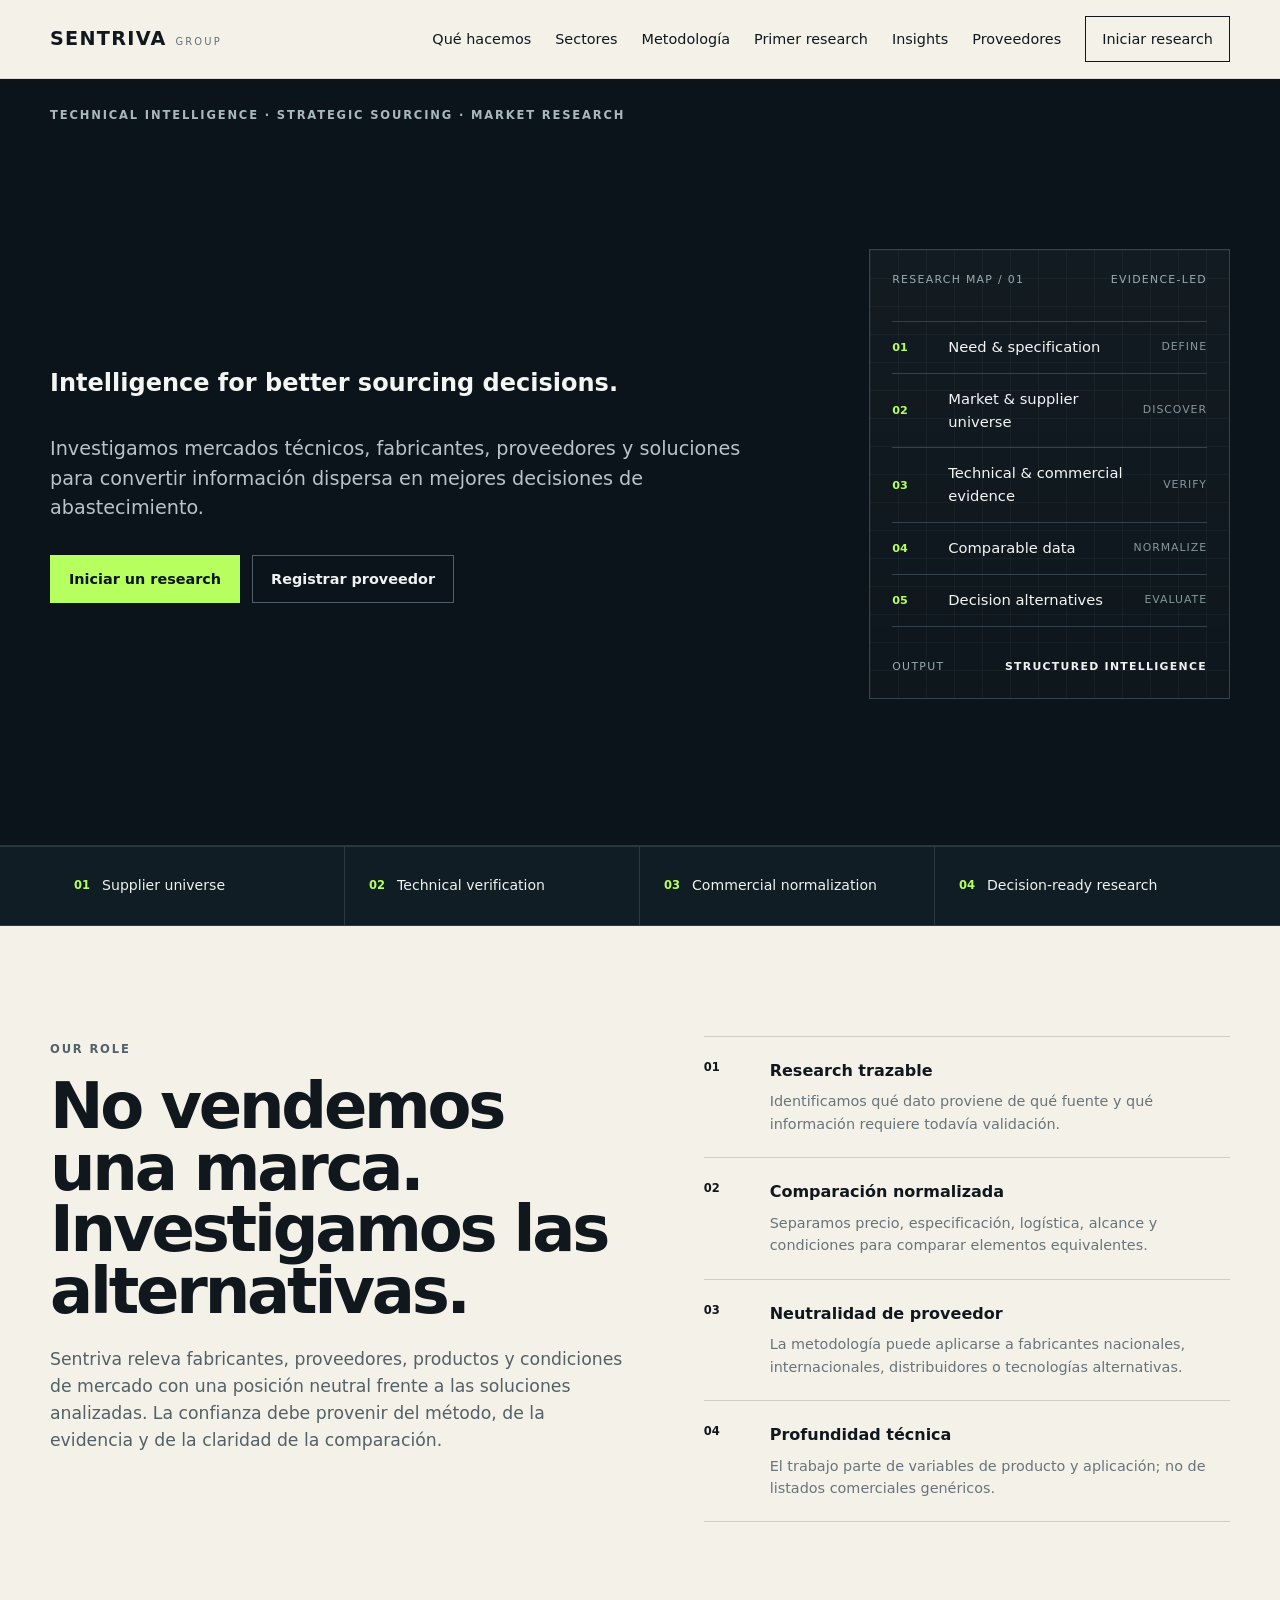
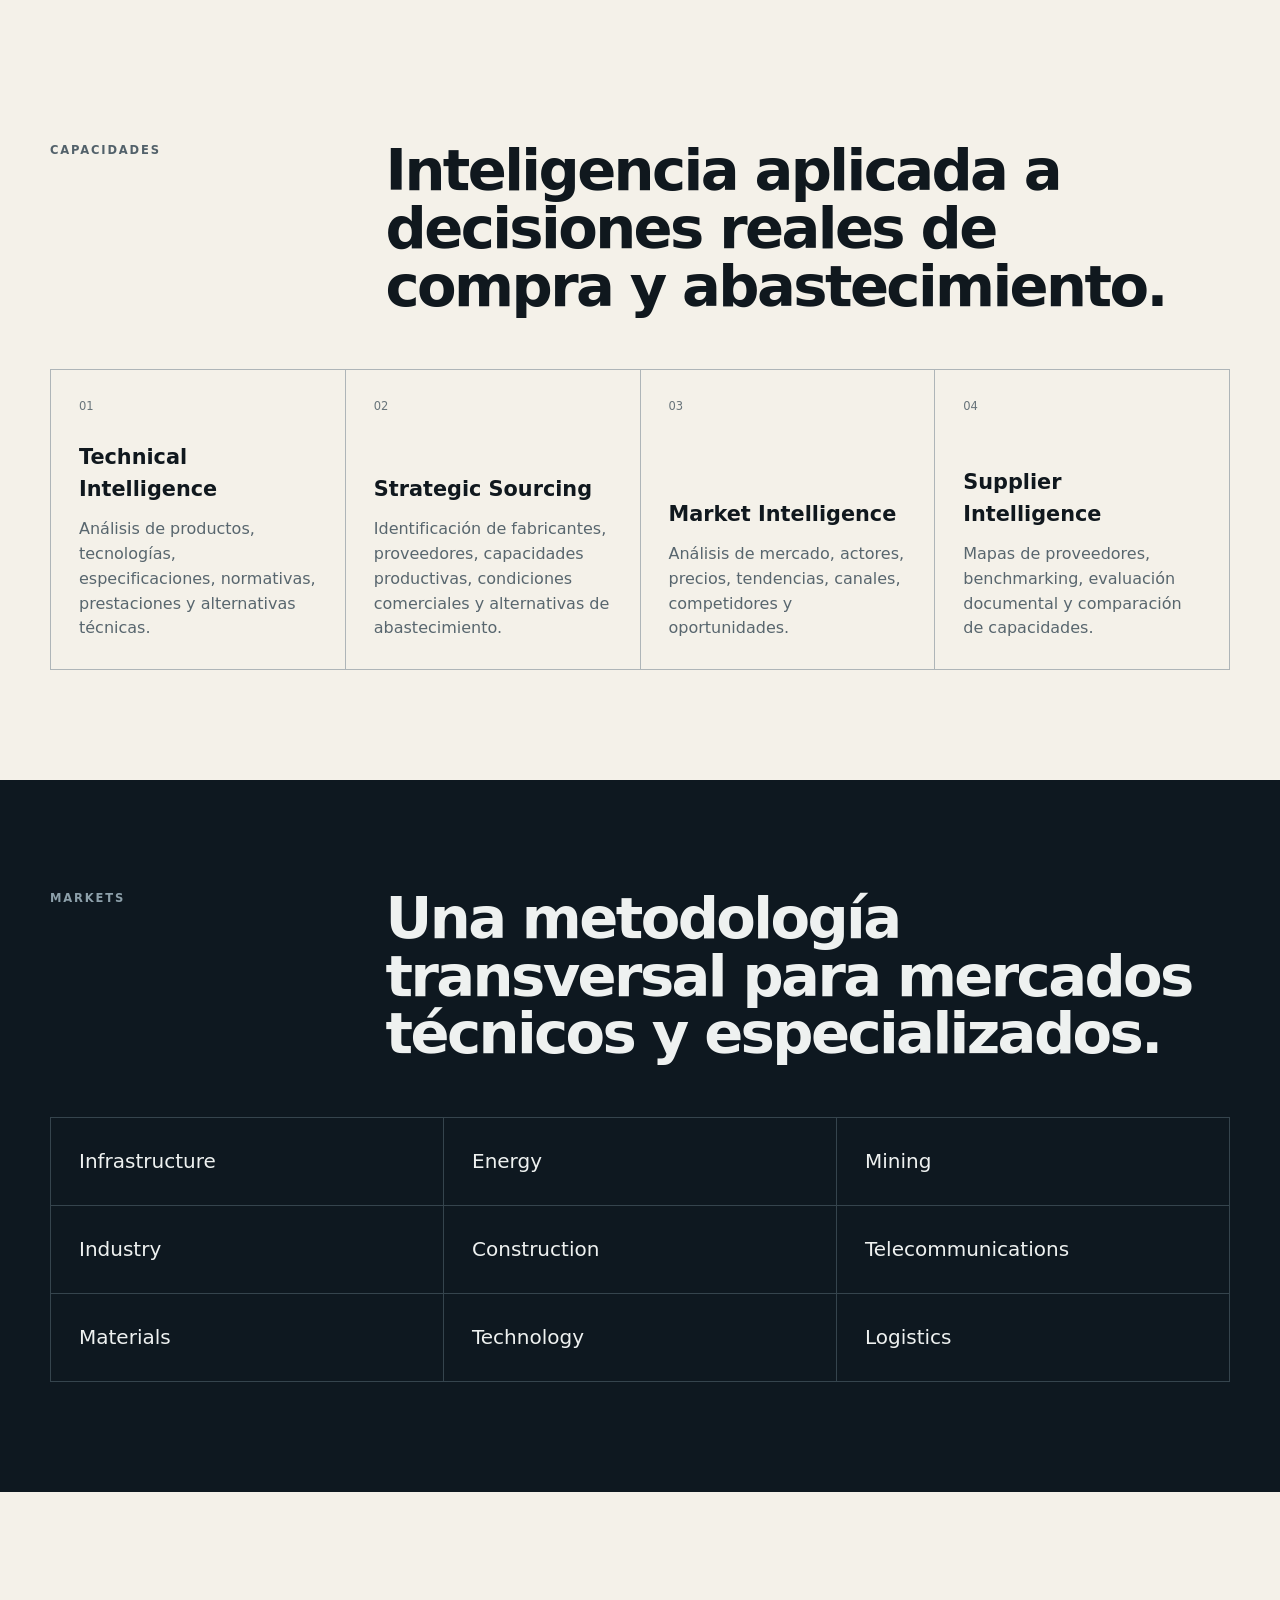
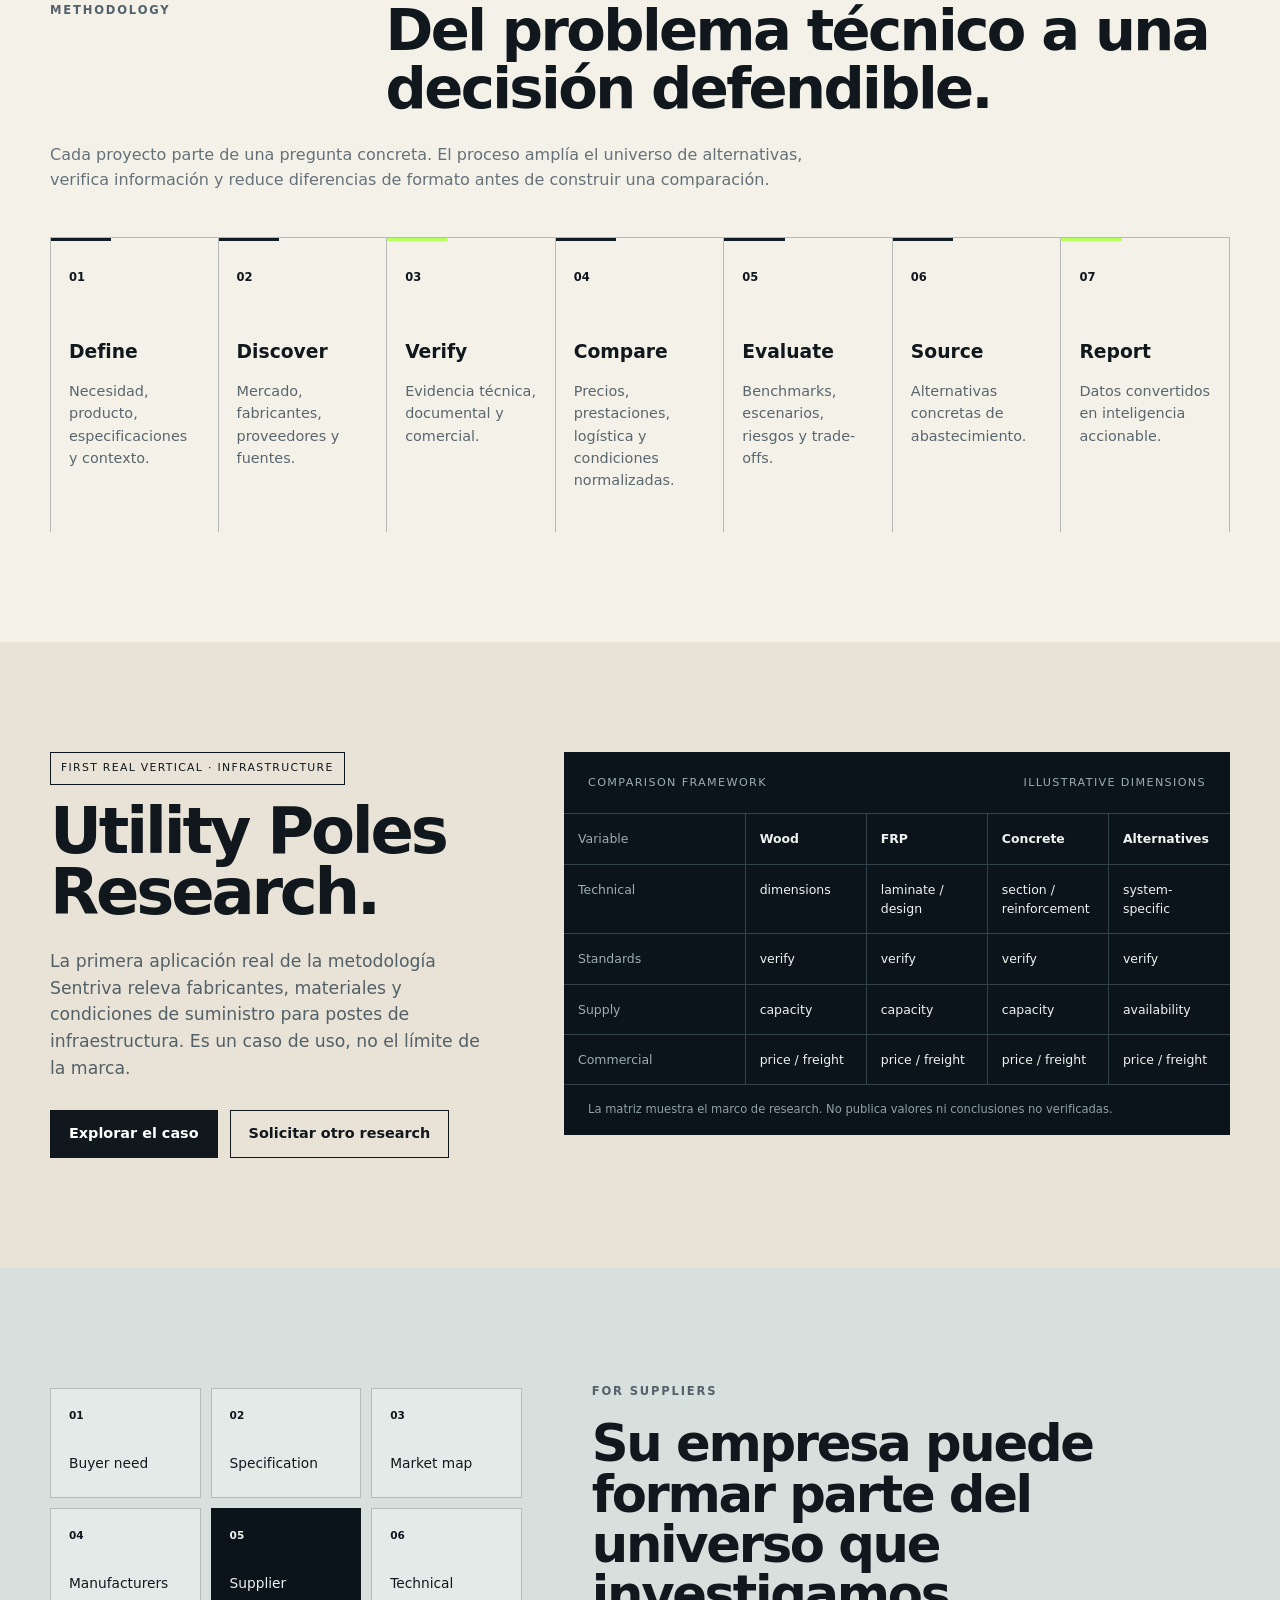
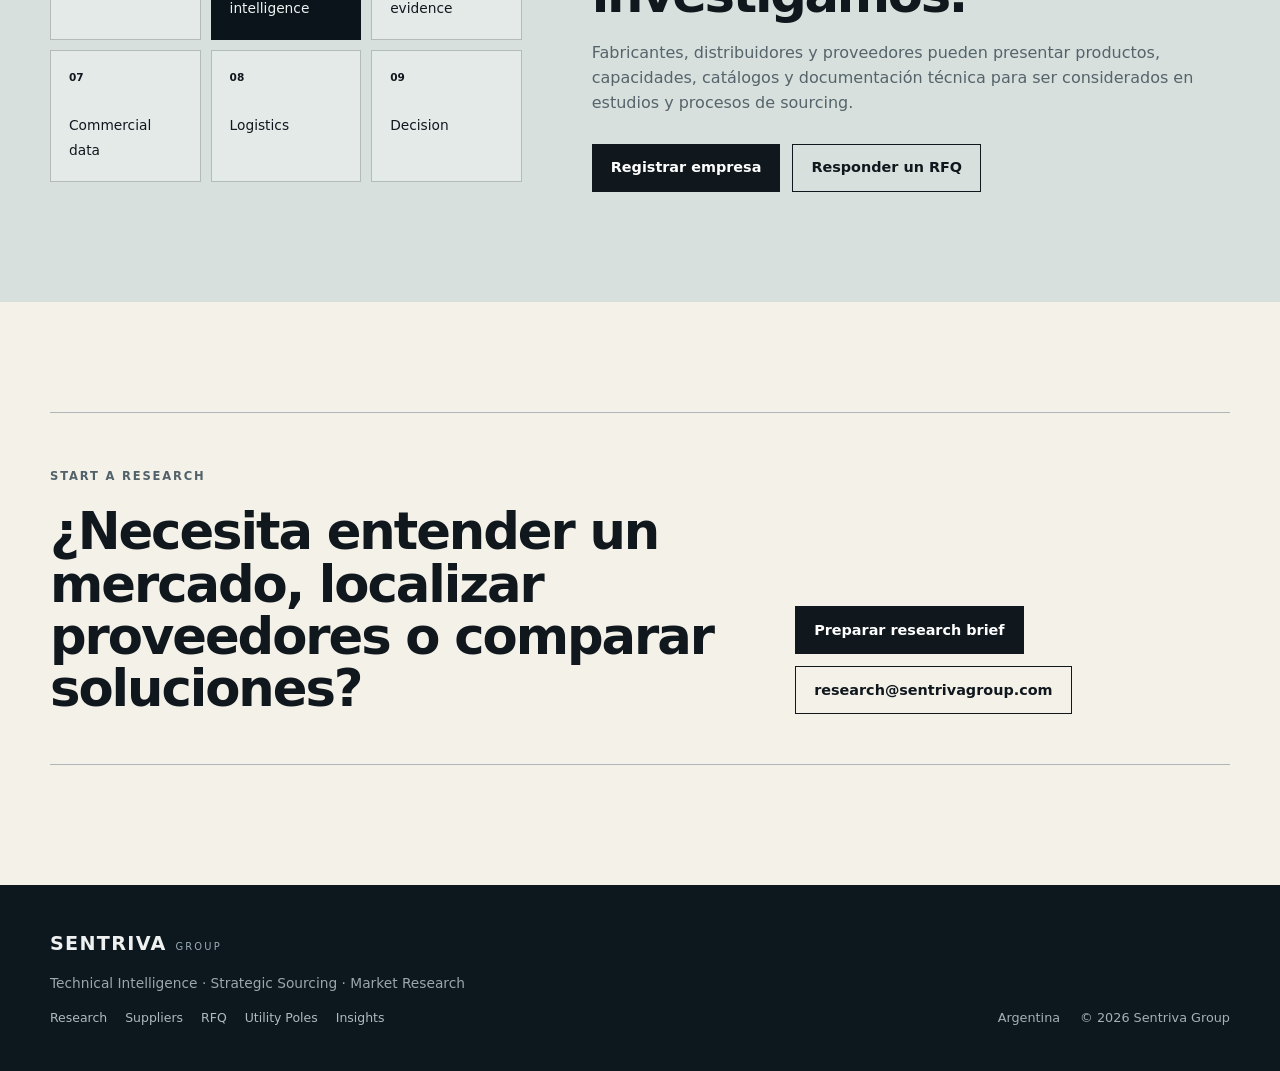
==== commit de2525ec: "feat(sentriva): expose insights from primary navigation" ====
--- a/index.html
+++ b/index.html
@@ -27,6 +27,7 @@
         <a href="#industries">Sectores</a>
         <a href="#method">Metodología</a>
         <a href="utility-poles.html">Primer research</a>
+        <a href="insights.html">Insights</a>
         <a href="suppliers.html">Proveedores</a>
         <a class="nav-cta" href="research.html">Iniciar research</a>
       </nav>
@@ -181,7 +182,7 @@
       <div>
         <div class="brand brand-footer"><span class="brand-main">SENTRIVA</span><span class="brand-group">GROUP</span></div>
         <p>Technical Intelligence · Strategic Sourcing · Market Research</p>
-        <div class="footer-links"><a href="research.html">Research</a><a href="suppliers.html">Suppliers</a><a href="rfq.html">RFQ</a><a href="utility-poles.html">Utility Poles</a></div>
+        <div class="footer-links"><a href="research.html">Research</a><a href="suppliers.html">Suppliers</a><a href="rfq.html">RFQ</a><a href="utility-poles.html">Utility Poles</a><a href="insights.html">Insights</a></div>
       </div>
       <div class="footer-meta"><span>Argentina</span><span>© <span id="year"></span> Sentriva Group</span></div>
     </div>
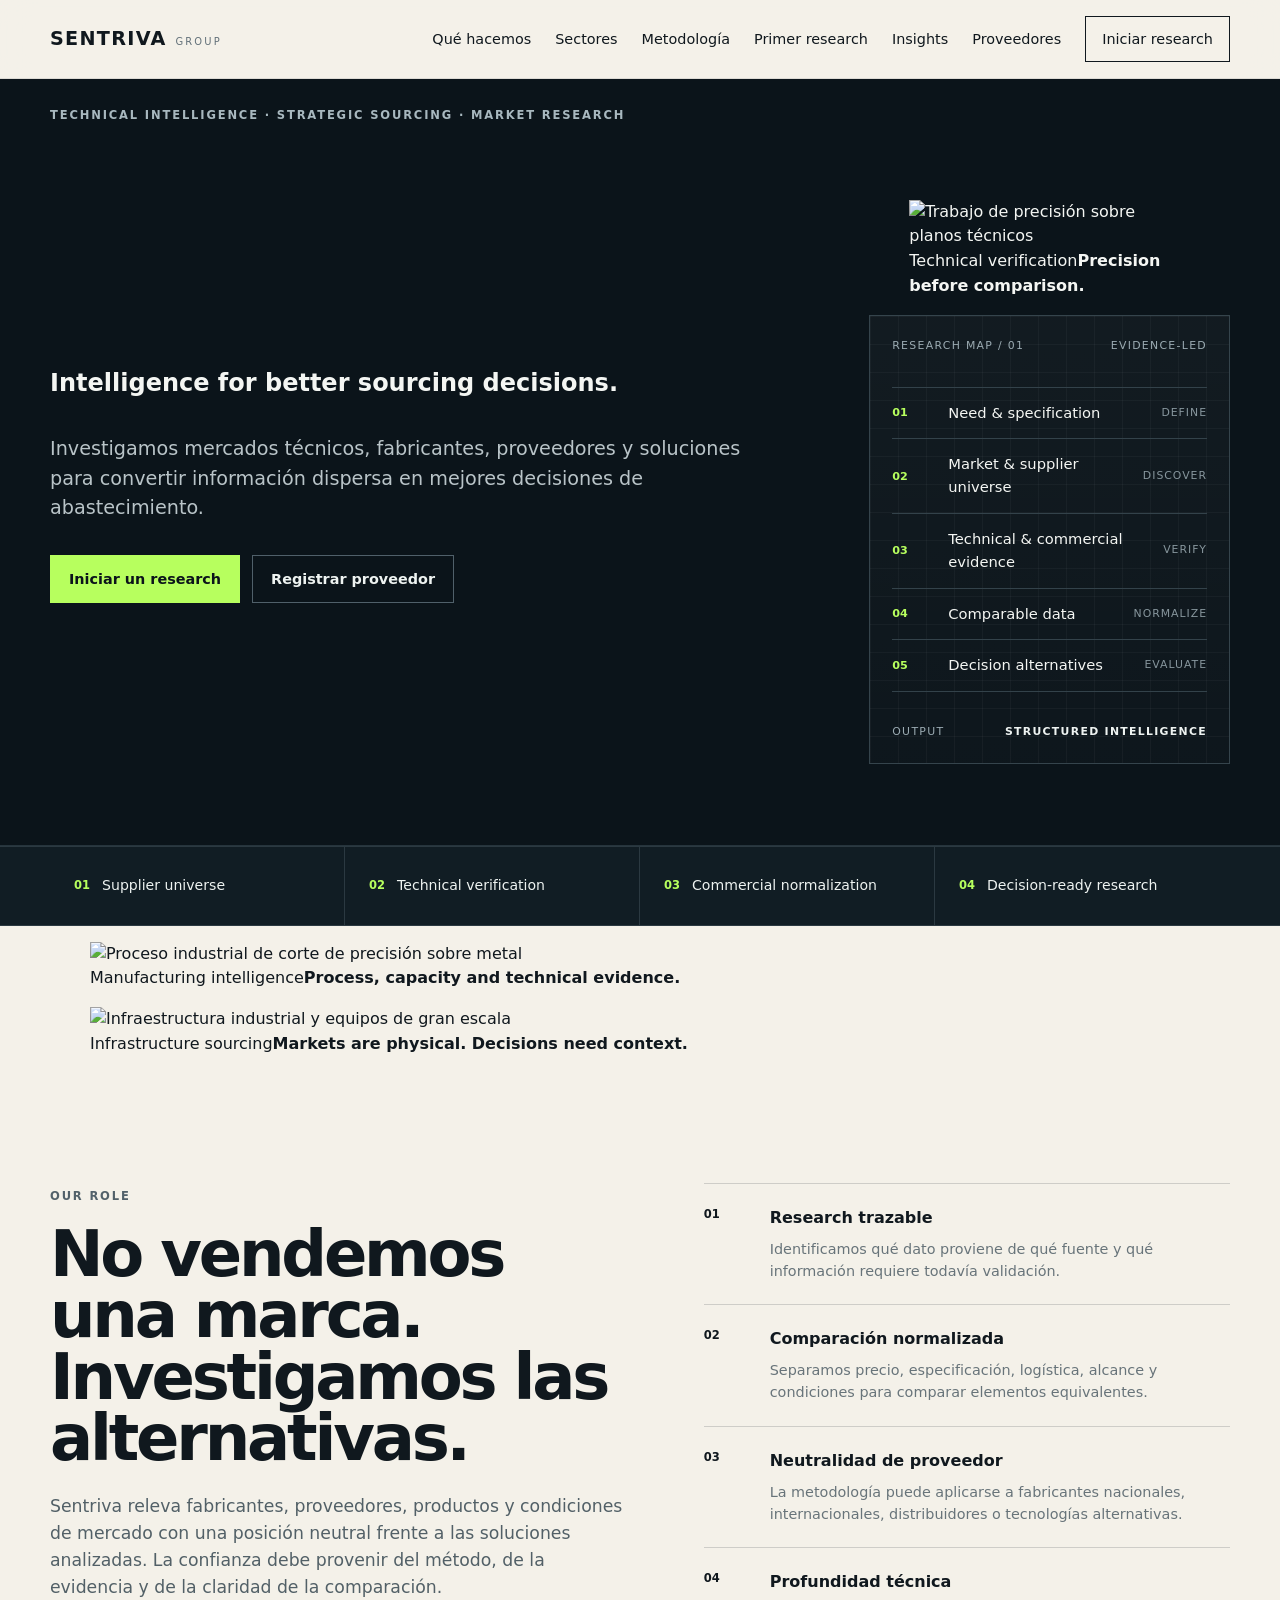
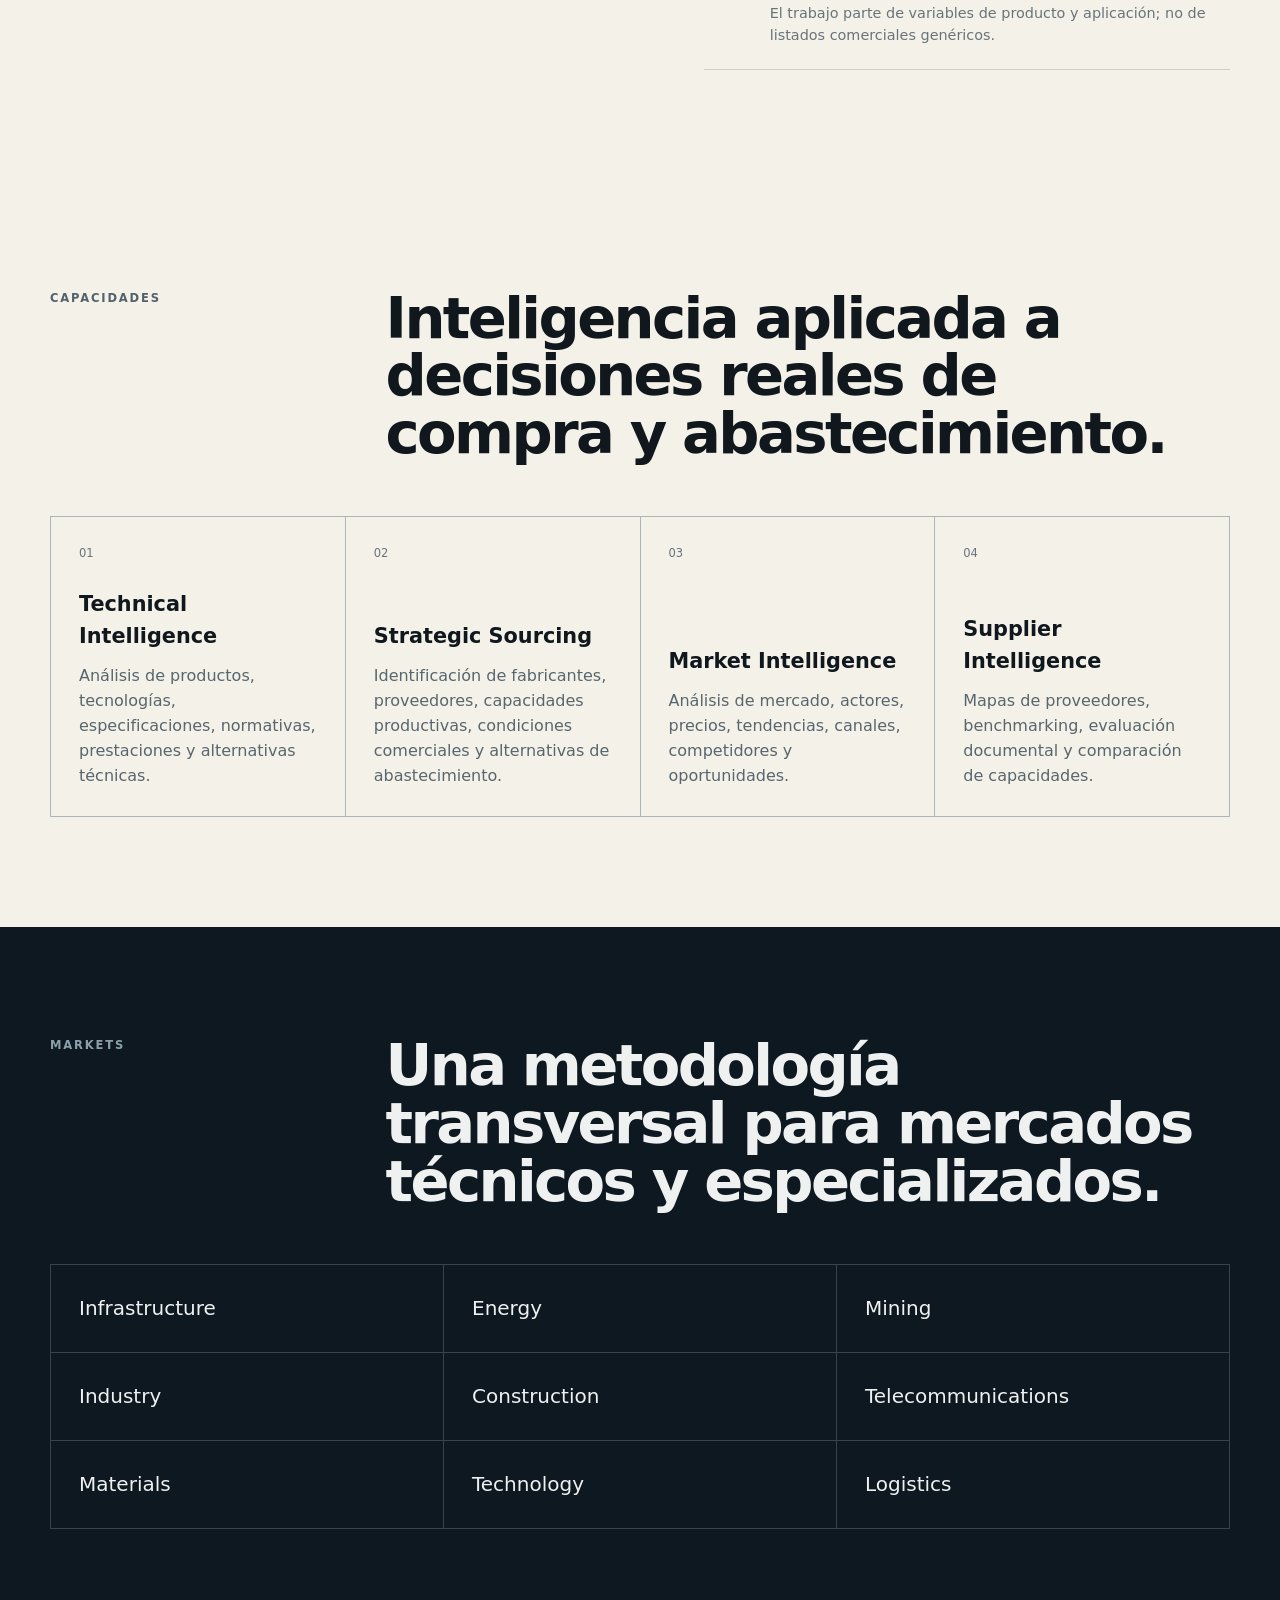
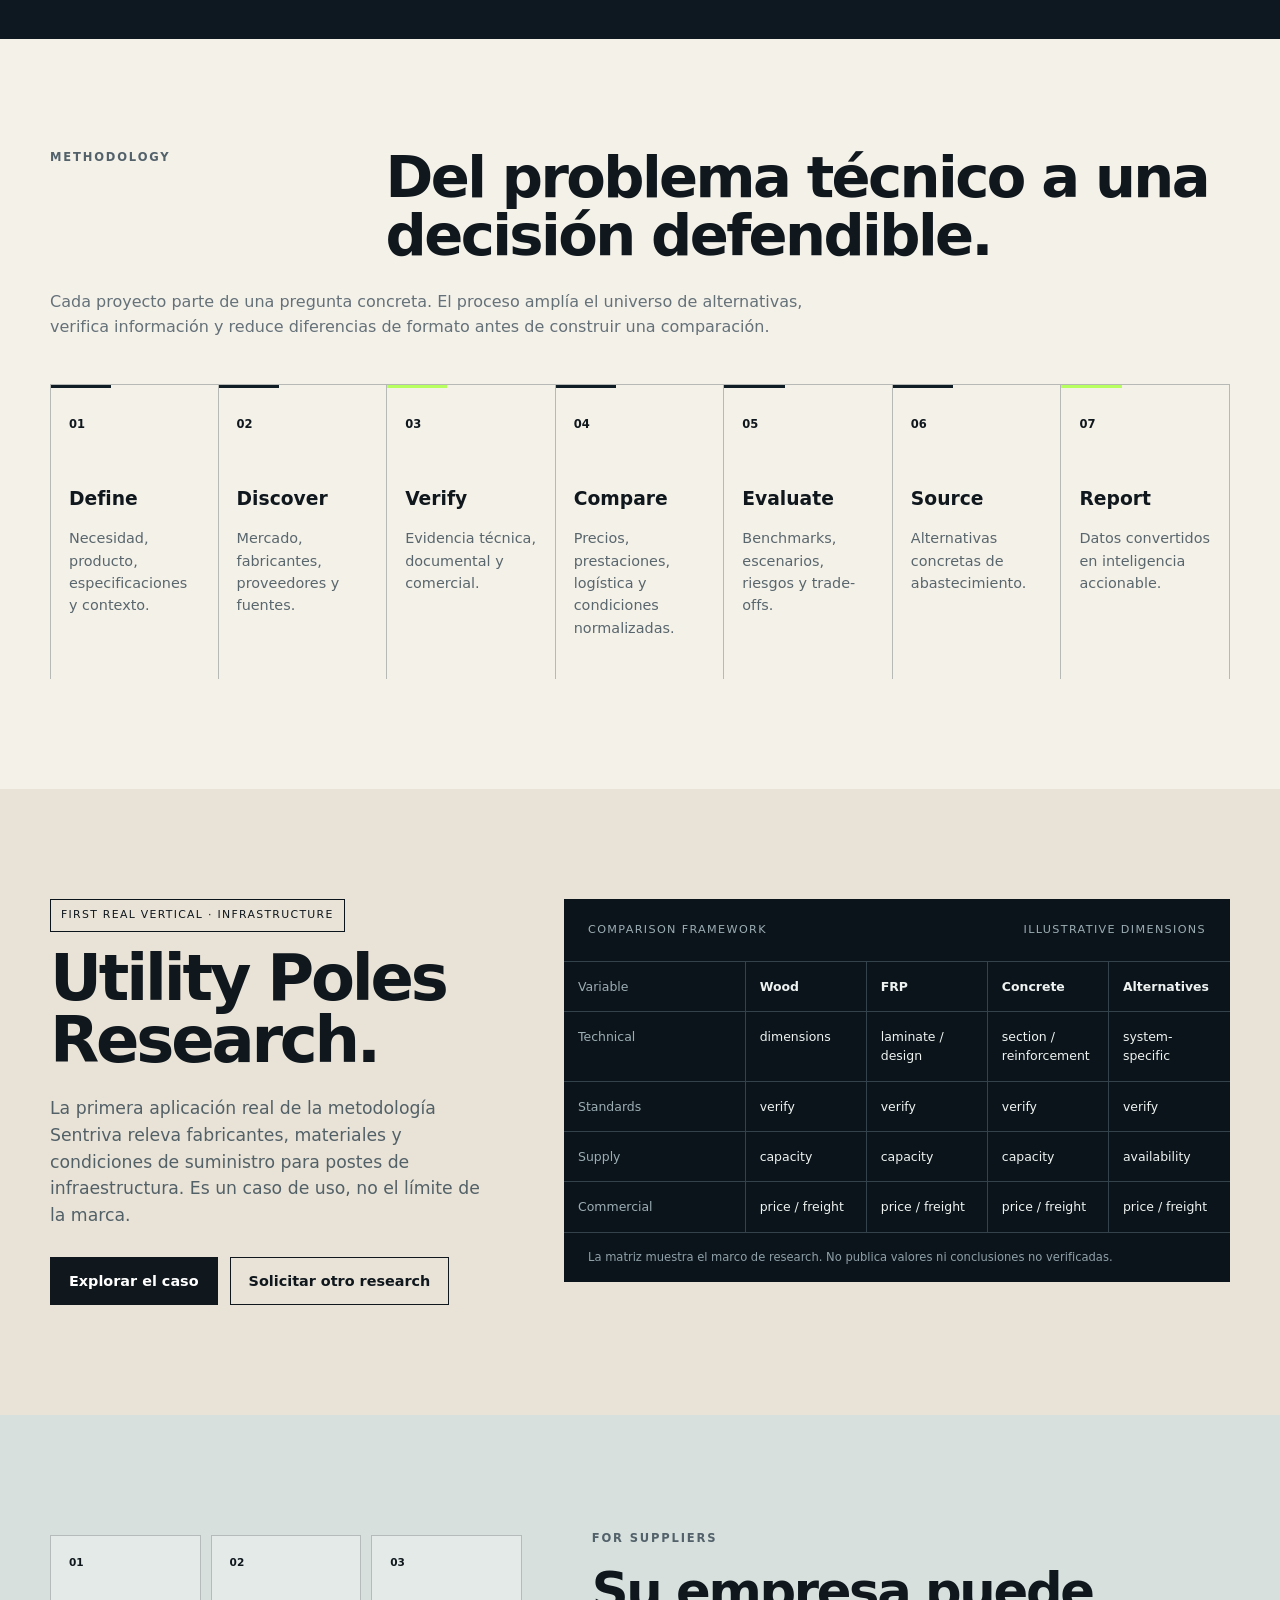
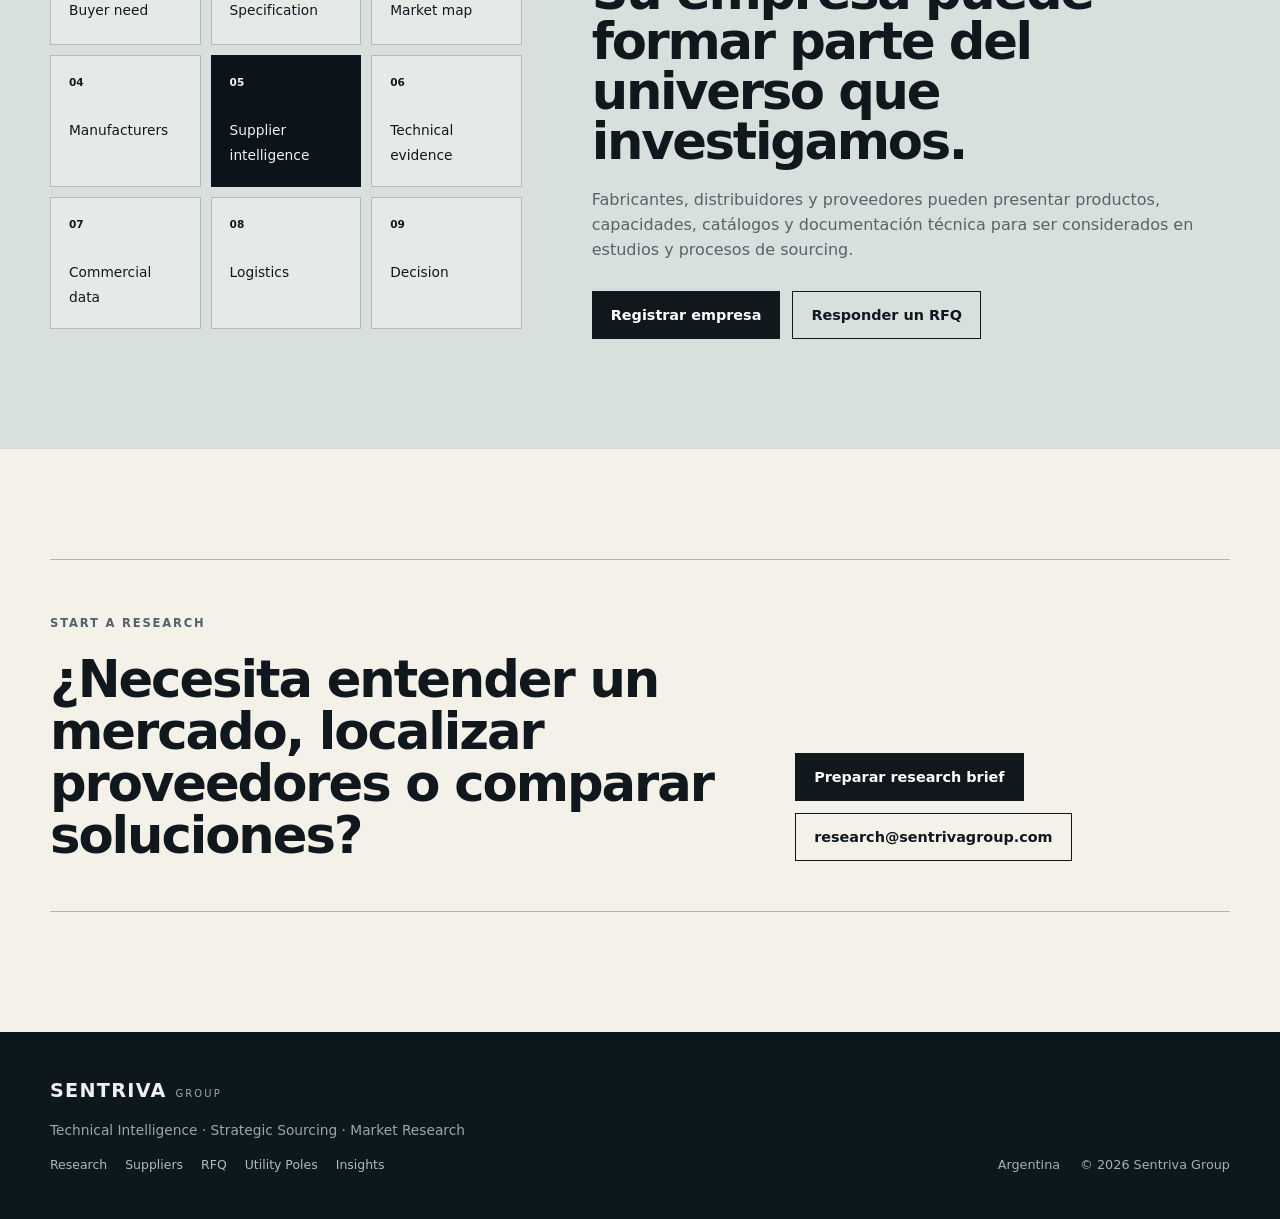
==== commit f1913bda: "feat(visual): restore editorial industrial photography layer" ====
--- a/index.html
+++ b/index.html
@@ -48,17 +48,23 @@
             </div>
           </div>
 
-          <aside class="intelligence-canvas" aria-label="Proceso de inteligencia Sentriva">
-            <div class="canvas-head"><span>Research map / 01</span><span>Evidence-led</span></div>
-            <div class="canvas-flow">
-              <div class="canvas-node"><b>01</b><span>Need & specification</span><em>define</em></div>
-              <div class="canvas-node"><b>02</b><span>Market & supplier universe</span><em>discover</em></div>
-              <div class="canvas-node"><b>03</b><span>Technical & commercial evidence</span><em>verify</em></div>
-              <div class="canvas-node"><b>04</b><span>Comparable data</span><em>normalize</em></div>
-              <div class="canvas-node"><b>05</b><span>Decision alternatives</span><em>evaluate</em></div>
-            </div>
-            <div class="canvas-foot"><span>Output</span><strong>Structured intelligence</strong></div>
-          </aside>
+          <div class="hero-visual-stack">
+            <figure class="editorial-photo hero-photo">
+              <img src="https://images.unsplash.com/photo-1764737734436-7eb904d3a4ab?auto=format&amp;fit=crop&amp;q=82&amp;w=1800" alt="Trabajo de precisión sobre planos técnicos" loading="eager" fetchpriority="high" />
+              <figcaption><span>Technical verification</span><b>Precision before comparison.</b></figcaption>
+            </figure>
+            <aside class="intelligence-canvas" aria-label="Proceso de inteligencia Sentriva">
+              <div class="canvas-head"><span>Research map / 01</span><span>Evidence-led</span></div>
+              <div class="canvas-flow">
+                <div class="canvas-node"><b>01</b><span>Need & specification</span><em>define</em></div>
+                <div class="canvas-node"><b>02</b><span>Market & supplier universe</span><em>discover</em></div>
+                <div class="canvas-node"><b>03</b><span>Technical & commercial evidence</span><em>verify</em></div>
+                <div class="canvas-node"><b>04</b><span>Comparable data</span><em>normalize</em></div>
+                <div class="canvas-node"><b>05</b><span>Decision alternatives</span><em>evaluate</em></div>
+              </div>
+              <div class="canvas-foot"><span>Output</span><strong>Structured intelligence</strong></div>
+            </aside>
+          </div>
         </div>
       </div>
     </section>
@@ -69,6 +75,20 @@
         <div><strong>02</strong><span>Technical verification</span></div>
         <div><strong>03</strong><span>Commercial normalization</span></div>
         <div><strong>04</strong><span>Decision-ready research</span></div>
+      </div>
+    </section>
+
+    <!-- Preview photographic layer. External sources remain reversible until final asset selection. -->
+    <section class="editorial-image-band" aria-label="Contexto industrial Sentriva">
+      <div class="shell editorial-image-grid">
+        <figure class="editorial-photo editorial-photo-large">
+          <img src="https://images.unsplash.com/photo-1764114235896-034c8772de01?auto=format&amp;fit=crop&amp;q=82&amp;w=2000" alt="Proceso industrial de corte de precisión sobre metal" loading="lazy" />
+          <figcaption><span>Manufacturing intelligence</span><b>Process, capacity and technical evidence.</b></figcaption>
+        </figure>
+        <figure class="editorial-photo">
+          <img src="https://images.unsplash.com/photo-1784914180179-5e4509667037?auto=format&amp;fit=crop&amp;q=82&amp;w=1600" alt="Infraestructura industrial y equipos de gran escala" loading="lazy" />
+          <figcaption><span>Infrastructure sourcing</span><b>Markets are physical. Decisions need context.</b></figcaption>
+        </figure>
       </div>
     </section>
 
@@ -189,4 +209,4 @@
   </footer>
   <script src="script-v050.js"></script>
 </body>
-</html>
+</html>
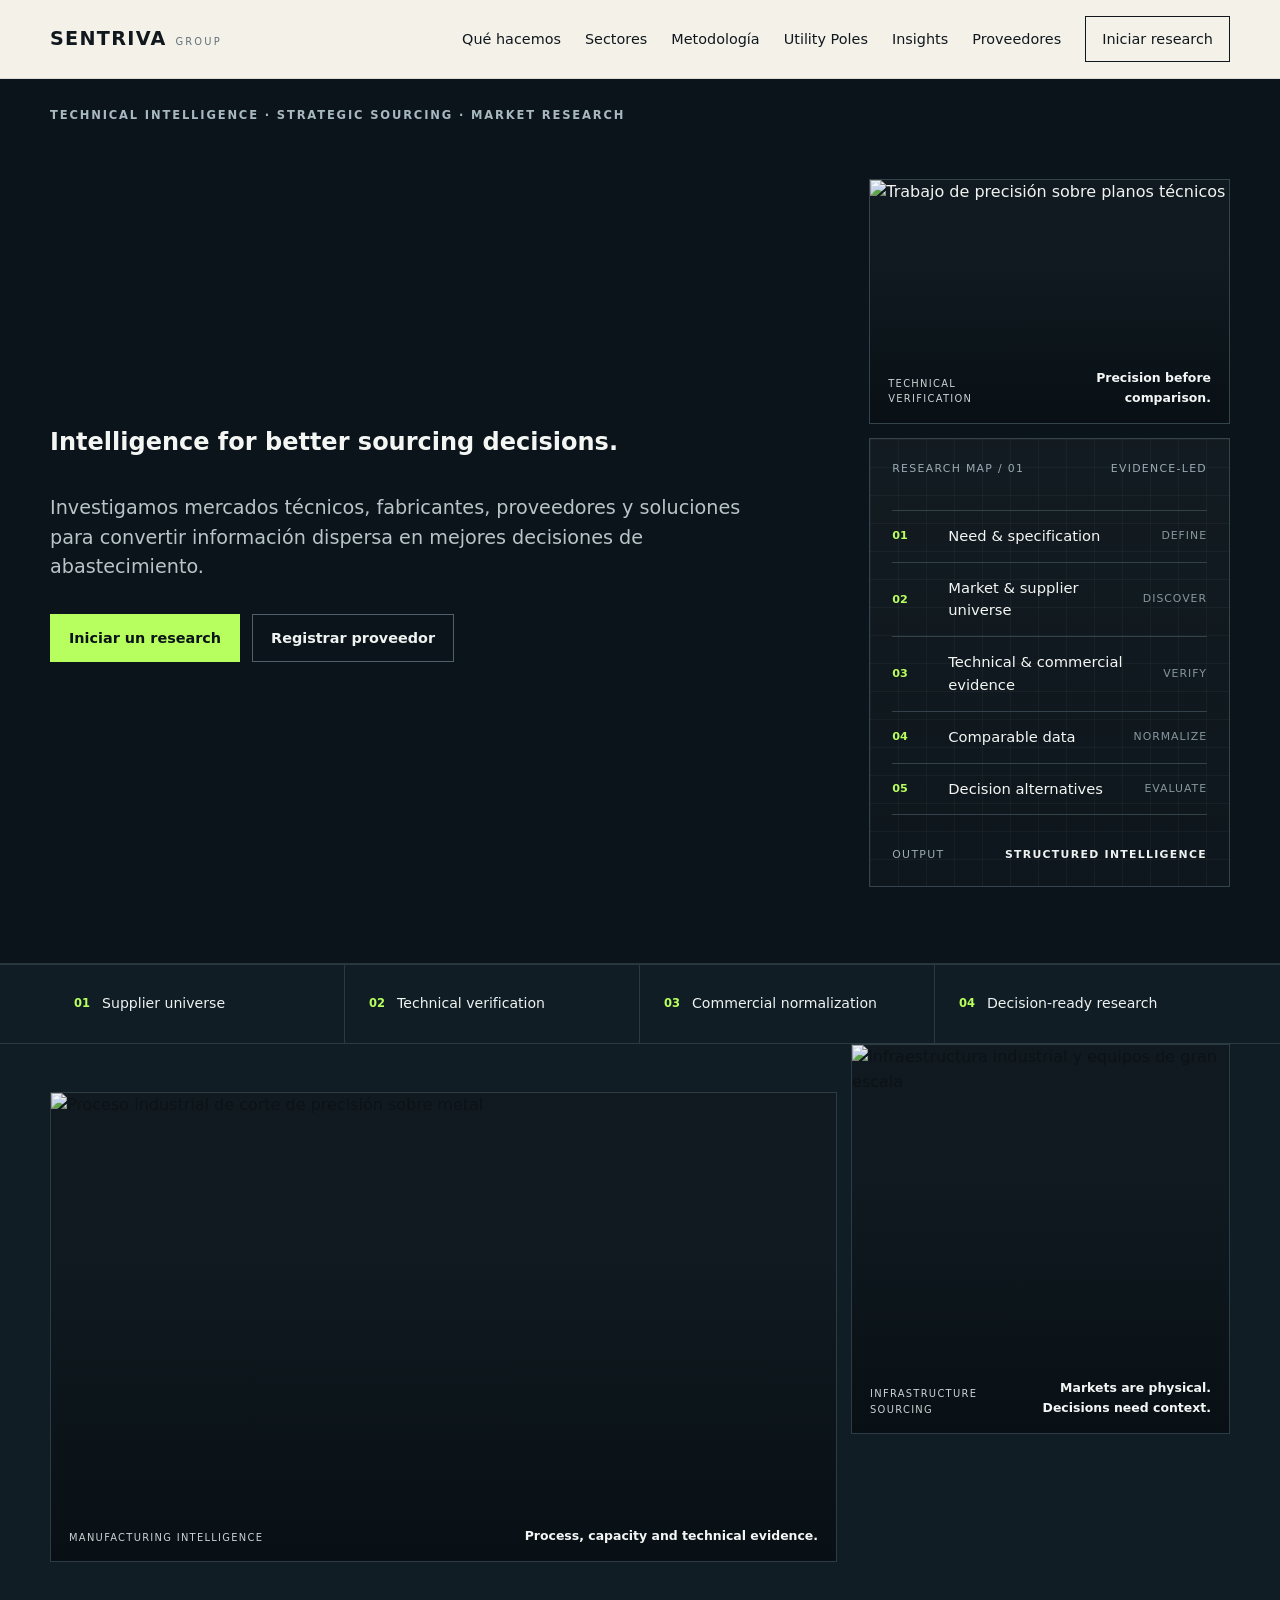
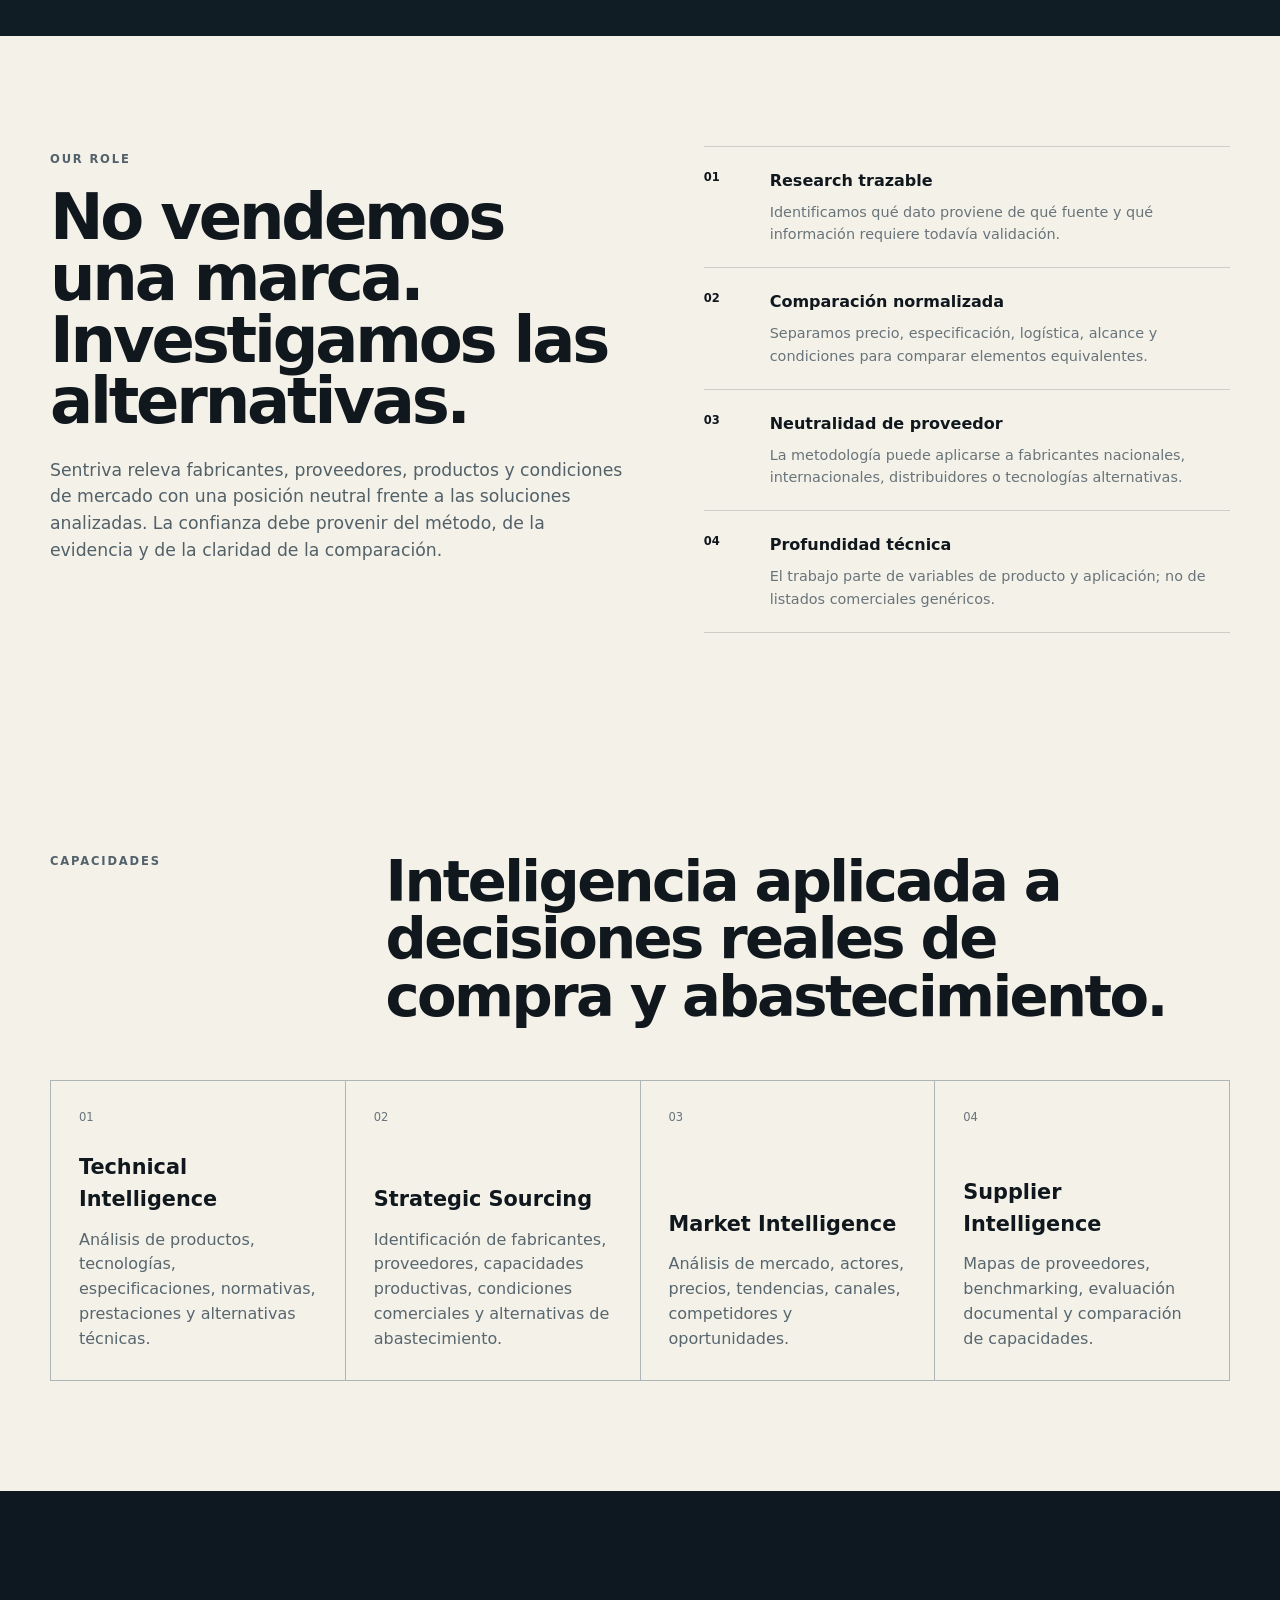
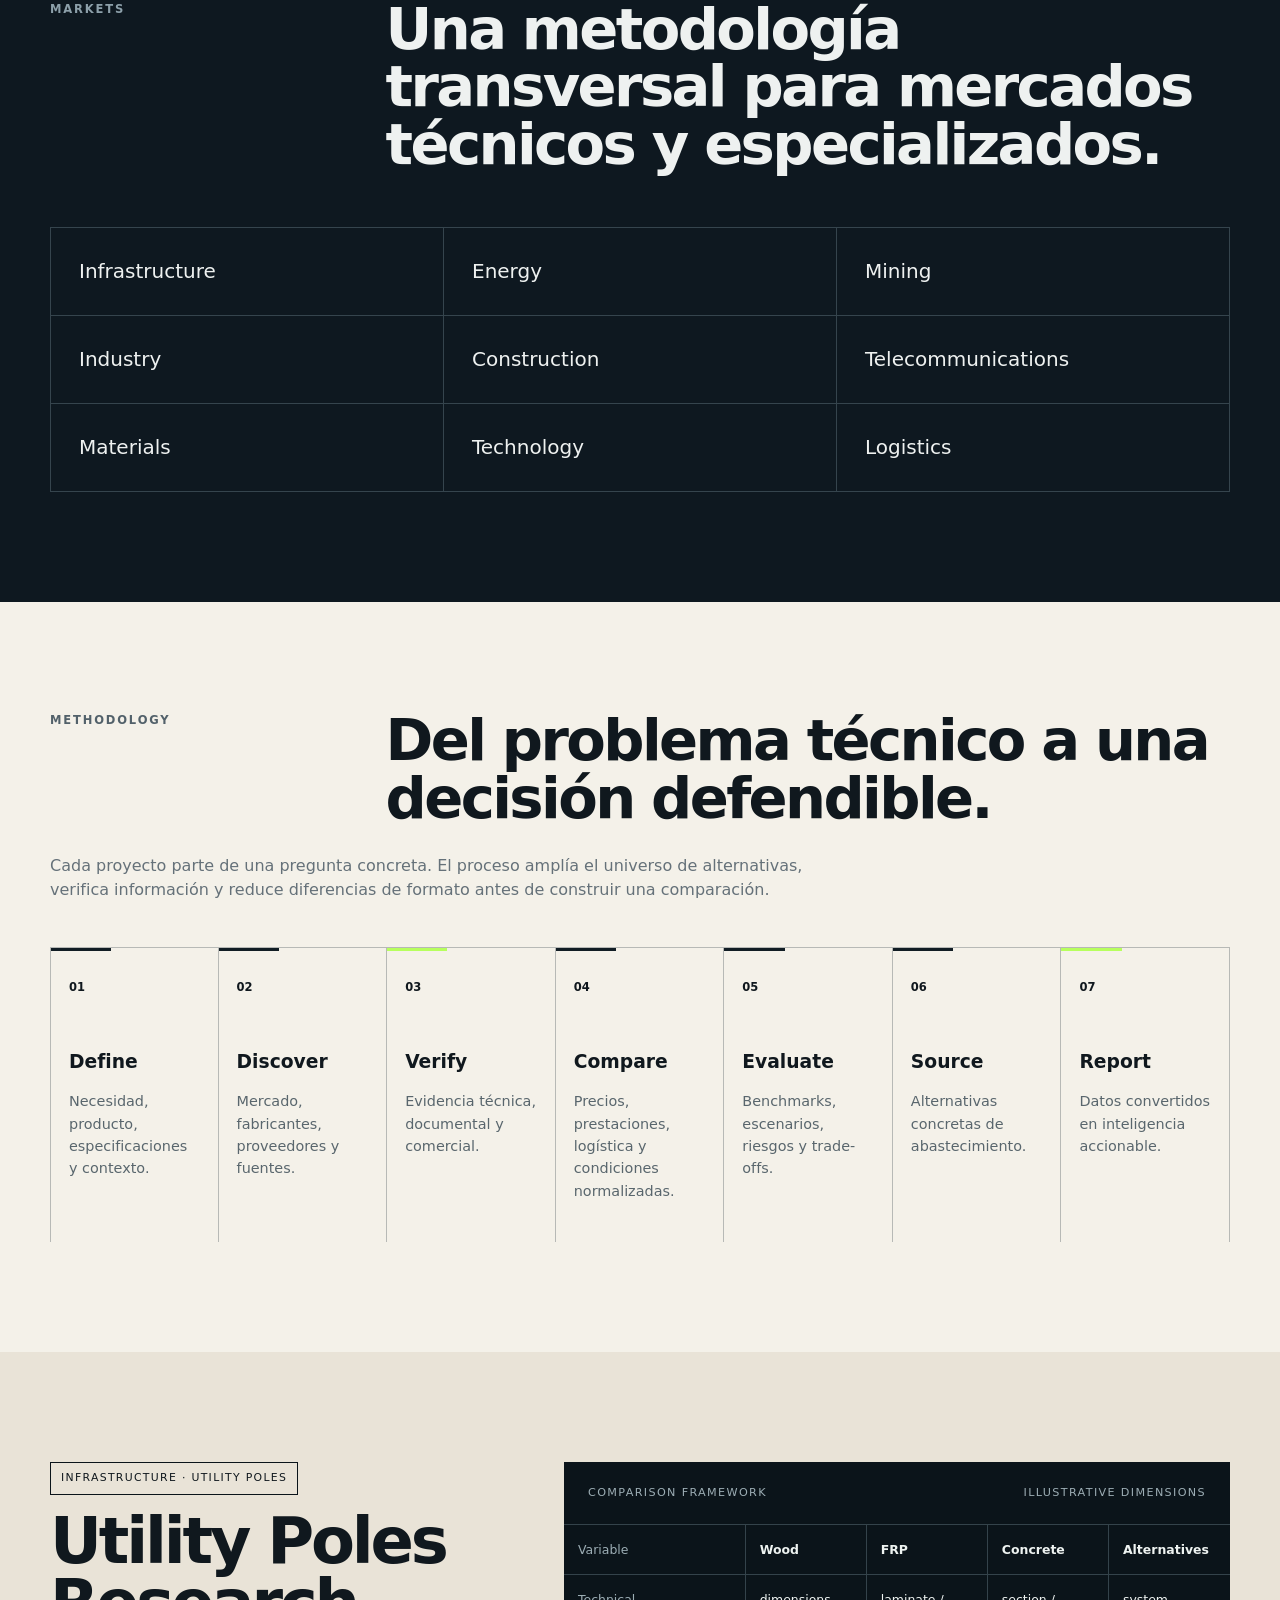
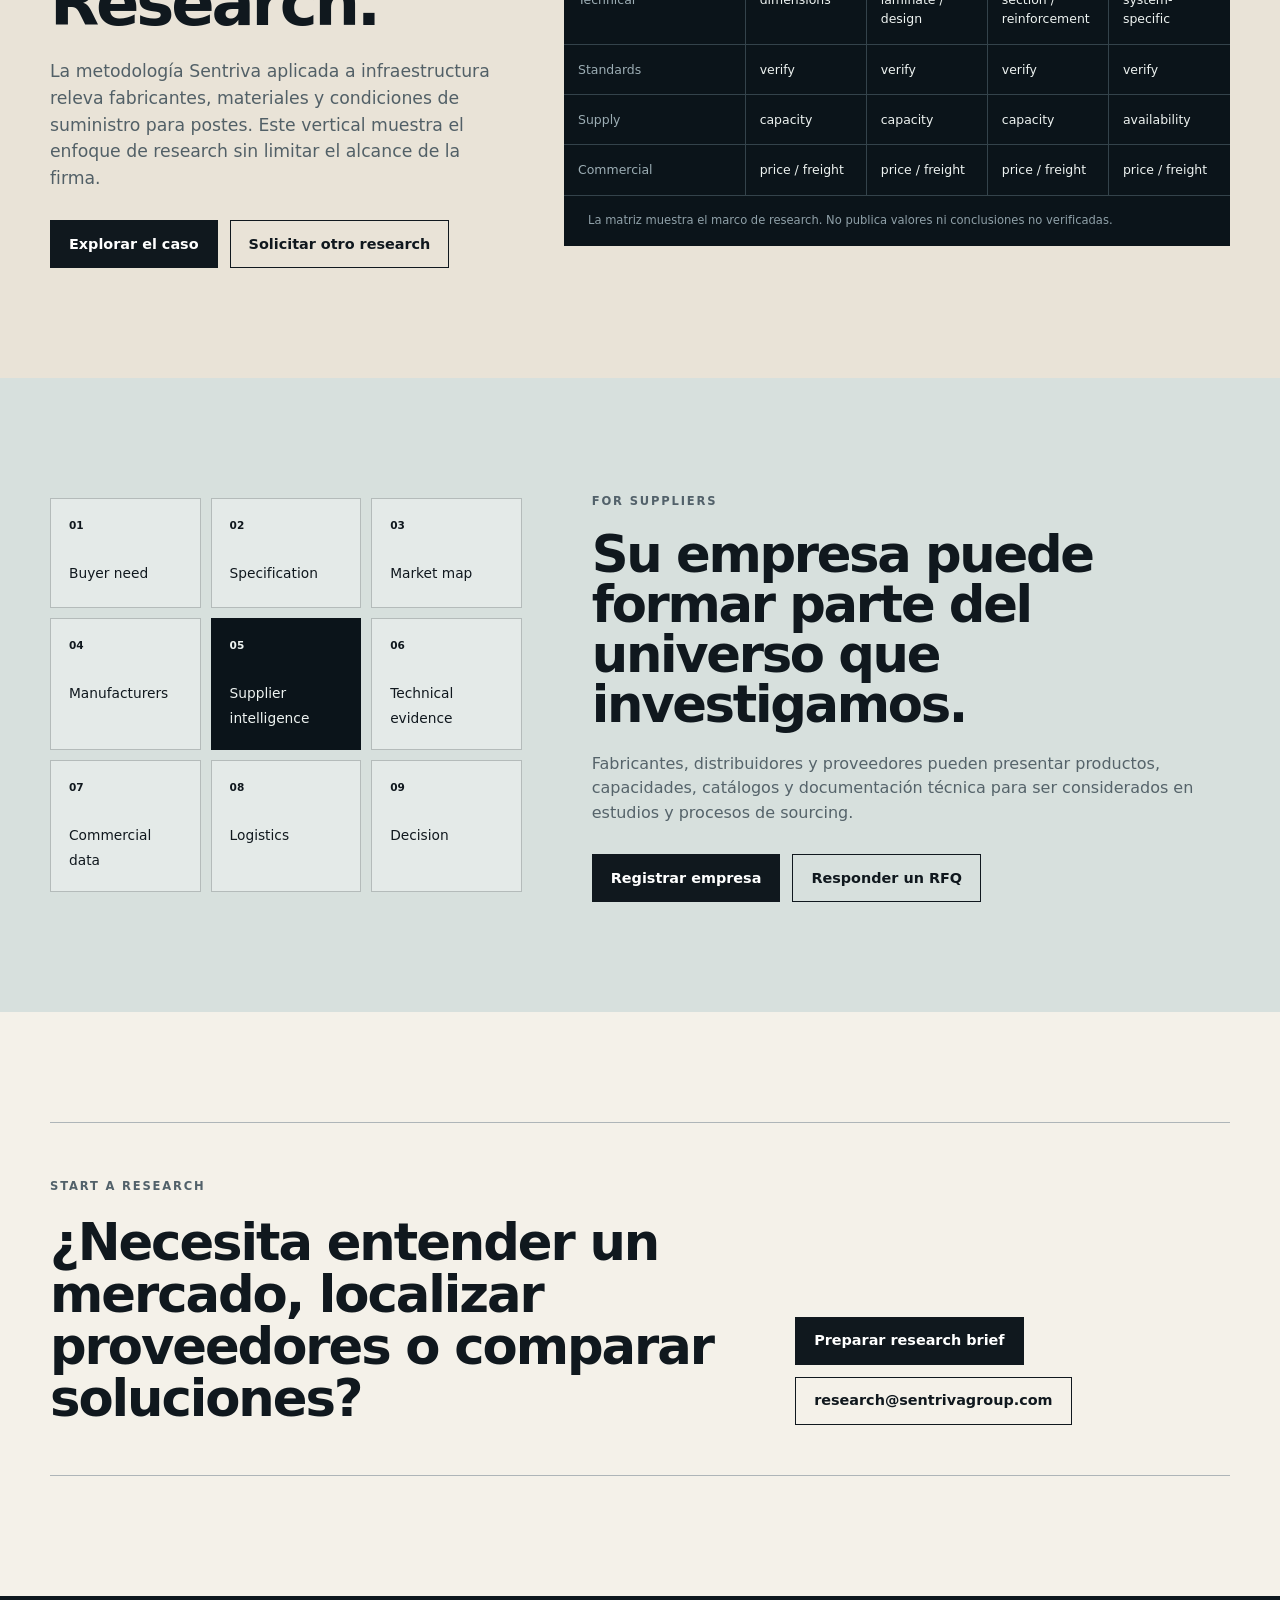
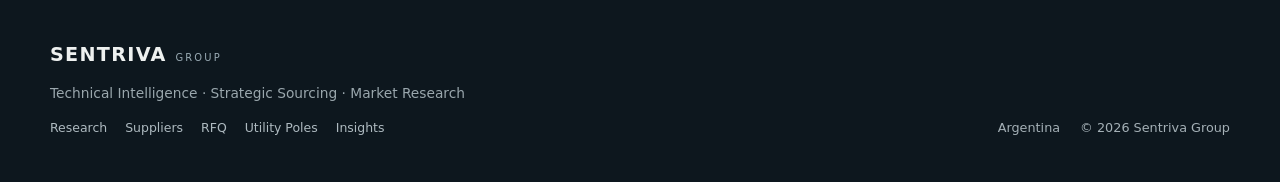
==== commit b5cda8c4: "fix(public): remove launch-stage language from home" ====
--- a/index.html
+++ b/index.html
@@ -26,7 +26,7 @@
         <a href="#what">Qué hacemos</a>
         <a href="#industries">Sectores</a>
         <a href="#method">Metodología</a>
-        <a href="utility-poles.html">Primer research</a>
+        <a href="utility-poles.html">Utility Poles</a>
         <a href="insights.html">Insights</a>
         <a href="suppliers.html">Proveedores</a>
         <a class="nav-cta" href="research.html">Iniciar research</a>
@@ -78,7 +78,6 @@
       </div>
     </section>
 
-    <!-- Preview photographic layer. External sources remain reversible until final asset selection. -->
     <section class="editorial-image-band" aria-label="Contexto industrial Sentriva">
       <div class="shell editorial-image-grid">
         <figure class="editorial-photo editorial-photo-large">
@@ -153,9 +152,9 @@
     <section class="section case-section">
       <div class="shell case-layout">
         <div class="case-copy">
-          <span class="case-tag">FIRST REAL VERTICAL · INFRASTRUCTURE</span>
+          <span class="case-tag">INFRASTRUCTURE · UTILITY POLES</span>
           <h2>Utility Poles Research.</h2>
-          <p>La primera aplicación real de la metodología Sentriva releva fabricantes, materiales y condiciones de suministro para postes de infraestructura. Es un caso de uso, no el límite de la marca.</p>
+          <p>La metodología Sentriva aplicada a infraestructura releva fabricantes, materiales y condiciones de suministro para postes. Este vertical muestra el enfoque de research sin limitar el alcance de la firma.</p>
           <div class="case-actions">
             <a class="button button-primary" href="utility-poles.html">Explorar el caso</a>
             <a class="button button-ghost" href="research.html">Solicitar otro research</a>
--- a/golden-v1.css
+++ b/golden-v1.css
@@ -1 +1,4 @@
-:root{--ink:#0b141a;--ink-2:#12212a;--paper:#f3efe6;--paper-2:#e9e3d7;--mint:#c6d8d3;--line:rgba(11,20,26,.16);--line-dark:rgba(235,241,239,.16);--signal:#b7ff5e;--muted:#69767d}.golden-hero{background:var(--ink);color:#f4f6f3;overflow:hidden;border-bottom:1px solid #26343c}.golden-hero .shell{position:relative}.golden-hero .hero-kicker{color:#a8b8bf;padding-top:28px}.golden-hero .hero-grid{min-height:720px;align-items:center;margin-top:0;padding:54px 0 76px}.golden-hero h1{max-width:930px}.golden-hero .hero-copy{color:#b9c4c8;max-width:700px}.golden-hero .button-primary{background:var(--signal);color:#0b141a;border-color:var(--signal)}.golden-hero .button-ghost{border-color:#50606a;color:#eef3f1}.intelligence-canvas{border:1px solid #35444c;background:linear-gradient(180deg,rgba(255,255,255,.03),rgba(255,255,255,.01));padding:22px;position:relative}.intelligence-canvas:before{content:"";position:absolute;inset:0;background-image:linear-gradient(rgba(255,255,255,.035) 1px,transparent 1px),linear-gradient(90deg,rgba(255,255,255,.035) 1px,transparent 1px);background-size:28px 28px;pointer-events:none}.canvas-head,.canvas-foot{display:flex;justify-content:space-between;gap:18px;position:relative;z-index:1;color:#9babb2;font-size:.68rem;letter-spacing:.12em;text-transform:uppercase}.canvas-flow{position:relative;z-index:1;display:grid;gap:0;margin:32px 0}.canvas-node{display:grid;grid-template-columns:42px 1fr auto;gap:14px;align-items:center;padding:14px 0;border-top:1px solid #33424a}.canvas-node:last-child{border-bottom:1px solid #33424a}.canvas-node b{font-size:.7rem;color:var(--signal)}.canvas-node span{font-size:.92rem}.canvas-node em{font-style:normal;font-size:.68rem;color:#87969d;text-transform:uppercase;letter-spacing:.09em}.canvas-foot strong{color:#eef3f1;font-weight:600}.golden-proof{background:#111d24;color:#eef3f1;border-color:#2b3941}.golden-proof .proof-grid div{border-color:#2b3941}.golden-proof .proof-grid strong{color:var(--signal)}.credibility-grid{display:grid;grid-template-columns:1.05fr .95fr;gap:72px;align-items:start}.credibility-copy h2,.case-copy h2{font-size:clamp(2.4rem,5vw,5.2rem);line-height:.96;letter-spacing:-.05em;margin:16px 0 24px}.credibility-copy p,.case-copy p{font-size:1.08rem;color:#526067;max-width:720px}.credibility-stack{border-top:1px solid var(--line)}.credibility-item{display:grid;grid-template-columns:48px 1fr;gap:18px;padding:22px 0;border-bottom:1px solid var(--line)}.credibility-item b{font-size:.72rem}.credibility-item h3{margin:0 0 7px;font-size:1rem}.credibility-item p{margin:0;color:#68747a;font-size:.9rem}.case-section{background:var(--paper-2)}.case-layout{display:grid;grid-template-columns:.8fr 1.2fr;gap:70px;align-items:start}.case-tag{display:inline-flex;border:1px solid var(--ink);padding:7px 10px;font-size:.68rem;letter-spacing:.12em;text-transform:uppercase}.case-matrix{background:var(--ink);color:#eef3f1;padding:0}.matrix-head{padding:22px 24px;border-bottom:1px solid #34434b;display:flex;justify-content:space-between;gap:18px}.matrix-head span{font-size:.7rem;letter-spacing:.12em;text-transform:uppercase;color:#9cadb4}.matrix-row{display:grid;grid-template-columns:1.2fr repeat(4,.8fr);border-bottom:1px solid #34434b}.matrix-row>*{padding:15px 14px;border-right:1px solid #34434b;font-size:.78rem}.matrix-row>*:last-child{border-right:0}.matrix-row .label{color:#9cadb4}.matrix-row .material{font-weight:700}.matrix-note{padding:16px 24px;color:#8fa0a8;font-size:.72rem}.case-actions{display:flex;gap:12px;flex-wrap:wrap;margin-top:28px}.method-intro{max-width:760px;color:#657179;margin:-28px 0 44px}.method-grid article{position:relative;min-height:250px}.method-grid article:after{content:"";position:absolute;top:0;left:0;width:36%;height:3px;background:#111d24}.method-grid article:nth-child(3):after,.method-grid article:nth-child(7):after{background:var(--signal)}.network-callout{background:#d7e0dd}.network-inner{display:grid;grid-template-columns:.85fr 1.15fr;gap:70px;align-items:center}.network-diagram{display:grid;grid-template-columns:repeat(3,1fr);gap:10px}.network-diagram div{border:1px solid rgba(11,20,26,.22);padding:18px;min-height:110px;background:rgba(255,255,255,.32)}.network-diagram b{display:block;font-size:.66rem;margin-bottom:28px}.network-diagram span{font-size:.86rem}.network-diagram .focus{background:var(--ink);color:#eef3f1;border-color:var(--ink)}.network-copy h2{font-size:clamp(2.2rem,4vw,4.4rem);line-height:.98;letter-spacing:-.045em;margin:16px 0 22px}.network-copy p{color:#55636a}.footer-links{display:flex;gap:18px;flex-wrap:wrap;margin-top:14px}.footer-links a{font-size:.78rem;color:#aebac0;text-decoration:none}.footer-links a:hover{text-decoration:underline}.page-hero-premium{background:var(--ink);color:#eef3f1}.page-hero-premium .eyebrow{color:#9cadb4}.page-hero-premium p{color:#b3c0c5}.page-hero-premium .button-primary{background:var(--signal);border-color:var(--signal);color:var(--ink)}.case-facts{display:grid;grid-template-columns:repeat(4,1fr);border:1px solid var(--line);margin-top:36px}.case-facts div{padding:18px;border-right:1px solid var(--line)}.case-facts div:last-child{border-right:0}.case-facts b{display:block;font-size:.68rem;text-transform:uppercase;letter-spacing:.1em;margin-bottom:10px}.case-facts span{color:#56636a;font-size:.9rem}@media(max-width:980px){.credibility-grid,.case-layout,.network-inner{grid-template-columns:1fr}.golden-hero .hero-grid{min-height:auto}.case-facts{grid-template-columns:repeat(2,1fr)}.matrix-row{grid-template-columns:1.1fr repeat(4,.8fr);overflow:auto}}@media(max-width:720px){.golden-hero .hero-grid{padding:36px 0 56px}.intelligence-canvas{margin-top:20px}.canvas-node{grid-template-columns:34px 1fr}.canvas-node em{display:none}.case-facts{grid-template-columns:1fr}.case-facts div{border-right:0;border-bottom:1px solid var(--line)}.matrix-row{grid-template-columns:145px repeat(4,120px);overflow-x:auto}.network-diagram{grid-template-columns:1fr 1fr}.credibility-grid,.case-layout,.network-inner{gap:42px}}+:root{--ink:#0b141a;--ink-2:#12212a;--paper:#f3efe6;--paper-2:#e9e3d7;--mint:#c6d8d3;--line:rgba(11,20,26,.16);--line-dark:rgba(235,241,239,.16);--signal:#b7ff5e;--muted:#69767d}.golden-hero{background:var(--ink);color:#f4f6f3;overflow:hidden;border-bottom:1px solid #26343c}.golden-hero .shell{position:relative}.golden-hero .hero-kicker{color:#a8b8bf;padding-top:28px}.golden-hero .hero-grid{min-height:720px;align-items:center;margin-top:0;padding:54px 0 76px}.golden-hero h1{max-width:930px}.golden-hero .hero-copy{color:#b9c4c8;max-width:700px}.golden-hero .button-primary{background:var(--signal);color:#0b141a;border-color:var(--signal)}.golden-hero .button-ghost{border-color:#50606a;color:#eef3f1}.intelligence-canvas{border:1px solid #35444c;background:linear-gradient(180deg,rgba(255,255,255,.03),rgba(255,255,255,.01));padding:22px;position:relative}.intelligence-canvas:before{content:"";position:absolute;inset:0;background-image:linear-gradient(rgba(255,255,255,.035) 1px,transparent 1px),linear-gradient(90deg,rgba(255,255,255,.035) 1px,transparent 1px);background-size:28px 28px;pointer-events:none}.canvas-head,.canvas-foot{display:flex;justify-content:space-between;gap:18px;position:relative;z-index:1;color:#9babb2;font-size:.68rem;letter-spacing:.12em;text-transform:uppercase}.canvas-flow{position:relative;z-index:1;display:grid;gap:0;margin:32px 0}.canvas-node{display:grid;grid-template-columns:42px 1fr auto;gap:14px;align-items:center;padding:14px 0;border-top:1px solid #33424a}.canvas-node:last-child{border-bottom:1px solid #33424a}.canvas-node b{font-size:.7rem;color:var(--signal)}.canvas-node span{font-size:.92rem}.canvas-node em{font-style:normal;font-size:.68rem;color:#87969d;text-transform:uppercase;letter-spacing:.09em}.canvas-foot strong{color:#eef3f1;font-weight:600}.golden-proof{background:#111d24;color:#eef3f1;border-color:#2b3941}.golden-proof .proof-grid div{border-color:#2b3941}.golden-proof .proof-grid strong{color:var(--signal)}.credibility-grid{display:grid;grid-template-columns:1.05fr .95fr;gap:72px;align-items:start}.credibility-copy h2,.case-copy h2{font-size:clamp(2.4rem,5vw,5.2rem);line-height:.96;letter-spacing:-.05em;margin:16px 0 24px}.credibility-copy p,.case-copy p{font-size:1.08rem;color:#526067;max-width:720px}.credibility-stack{border-top:1px solid var(--line)}.credibility-item{display:grid;grid-template-columns:48px 1fr;gap:18px;padding:22px 0;border-bottom:1px solid var(--line)}.credibility-item b{font-size:.72rem}.credibility-item h3{margin:0 0 7px;font-size:1rem}.credibility-item p{margin:0;color:#68747a;font-size:.9rem}.case-section{background:var(--paper-2)}.case-layout{display:grid;grid-template-columns:.8fr 1.2fr;gap:70px;align-items:start}.case-tag{display:inline-flex;border:1px solid var(--ink);padding:7px 10px;font-size:.68rem;letter-spacing:.12em;text-transform:uppercase}.case-matrix{background:var(--ink);color:#eef3f1;padding:0}.matrix-head{padding:22px 24px;border-bottom:1px solid #34434b;display:flex;justify-content:space-between;gap:18px}.matrix-head span{font-size:.7rem;letter-spacing:.12em;text-transform:uppercase;color:#9cadb4}.matrix-row{display:grid;grid-template-columns:1.2fr repeat(4,.8fr);border-bottom:1px solid #34434b}.matrix-row>*{padding:15px 14px;border-right:1px solid #34434b;font-size:.78rem}.matrix-row>*:last-child{border-right:0}.matrix-row .label{color:#9cadb4}.matrix-row .material{font-weight:700}.matrix-note{padding:16px 24px;color:#8fa0a8;font-size:.72rem}.case-actions{display:flex;gap:12px;flex-wrap:wrap;margin-top:28px}.method-intro{max-width:760px;color:#657179;margin:-28px 0 44px}.method-grid article{position:relative;min-height:250px}.method-grid article:after{content:"";position:absolute;top:0;left:0;width:36%;height:3px;background:#111d24}.method-grid article:nth-child(3):after,.method-grid article:nth-child(7):after{background:var(--signal)}.network-callout{background:#d7e0dd}.network-inner{display:grid;grid-template-columns:.85fr 1.15fr;gap:70px;align-items:center}.network-diagram{display:grid;grid-template-columns:repeat(3,1fr);gap:10px}.network-diagram div{border:1px solid rgba(11,20,26,.22);padding:18px;min-height:110px;background:rgba(255,255,255,.32)}.network-diagram b{display:block;font-size:.66rem;margin-bottom:28px}.network-diagram span{font-size:.86rem}.network-diagram .focus{background:var(--ink);color:#eef3f1;border-color:var(--ink)}.network-copy h2{font-size:clamp(2.2rem,4vw,4.4rem);line-height:.98;letter-spacing:-.045em;margin:16px 0 22px}.network-copy p{color:#55636a}.footer-links{display:flex;gap:18px;flex-wrap:wrap;margin-top:14px}.footer-links a{font-size:.78rem;color:#aebac0;text-decoration:none}.footer-links a:hover{text-decoration:underline}.page-hero-premium{background:var(--ink);color:#eef3f1}.page-hero-premium .eyebrow{color:#9cadb4}.page-hero-premium p{color:#b3c0c5}.page-hero-premium .button-primary{background:var(--signal);border-color:var(--signal);color:var(--ink)}.case-facts{display:grid;grid-template-columns:repeat(4,1fr);border:1px solid var(--line);margin-top:36px}.case-facts div{padding:18px;border-right:1px solid var(--line)}.case-facts div:last-child{border-right:0}.case-facts b{display:block;font-size:.68rem;text-transform:uppercase;letter-spacing:.1em;margin-bottom:10px}.case-facts span{color:#56636a;font-size:.9rem}
+/* Editorial photography layer — preview candidate */
+.hero-visual-stack{display:grid;gap:14px}.editorial-photo{position:relative;margin:0;overflow:hidden;background:#101a20}.editorial-photo img{display:block;width:100%;height:100%;object-fit:cover;filter:saturate(.78) contrast(1.05)}.hero-photo{height:245px;border:1px solid #35444c}.hero-photo:after,.editorial-image-band .editorial-photo:after{content:"";position:absolute;inset:0;background:linear-gradient(180deg,rgba(6,13,18,.04) 35%,rgba(6,13,18,.78) 100%);pointer-events:none}.editorial-photo figcaption{position:absolute;left:18px;right:18px;bottom:16px;z-index:2;display:flex;justify-content:space-between;gap:18px;align-items:end;color:#f3f6f4}.editorial-photo figcaption span{font-size:.62rem;letter-spacing:.13em;text-transform:uppercase;color:#c9d3d2}.editorial-photo figcaption b{max-width:62%;font-size:.78rem;font-weight:600;text-align:right}.editorial-image-band{background:#111d24;padding:0 0 74px}.editorial-image-grid{display:grid;grid-template-columns:1.35fr .65fr;gap:14px}.editorial-image-grid .editorial-photo{height:390px;border:1px solid #2d3c44}.editorial-image-grid .editorial-photo-large{height:470px;margin-top:48px}.editorial-image-grid img{transition:transform .7s ease,filter .7s ease}.editorial-image-grid .editorial-photo:hover img{transform:scale(1.018);filter:saturate(.9) contrast(1.07)}
+@media(max-width:980px){.credibility-grid,.case-layout,.network-inner{grid-template-columns:1fr}.golden-hero .hero-grid{min-height:auto}.case-facts{grid-template-columns:repeat(2,1fr)}.matrix-row{grid-template-columns:1.1fr repeat(4,.8fr);overflow:auto}.editorial-image-grid{grid-template-columns:1fr 1fr}.editorial-image-grid .editorial-photo,.editorial-image-grid .editorial-photo-large{height:340px;margin-top:0}}@media(max-width:720px){.golden-hero .hero-grid{padding:36px 0 56px}.intelligence-canvas{margin-top:0}.canvas-node{grid-template-columns:34px 1fr}.canvas-node em{display:none}.case-facts{grid-template-columns:1fr}.case-facts div{border-right:0;border-bottom:1px solid var(--line)}.matrix-row{grid-template-columns:145px repeat(4,120px);overflow-x:auto}.network-diagram{grid-template-columns:1fr 1fr}.credibility-grid,.case-layout,.network-inner{gap:42px}.hero-photo{height:210px}.editorial-image-band{padding-bottom:42px}.editorial-image-grid{grid-template-columns:1fr;gap:10px}.editorial-image-grid .editorial-photo,.editorial-image-grid .editorial-photo-large{height:260px}.editorial-photo figcaption{left:14px;right:14px;bottom:12px;display:block}.editorial-photo figcaption b{display:block;max-width:none;text-align:left;margin-top:4px;font-size:.75rem}}
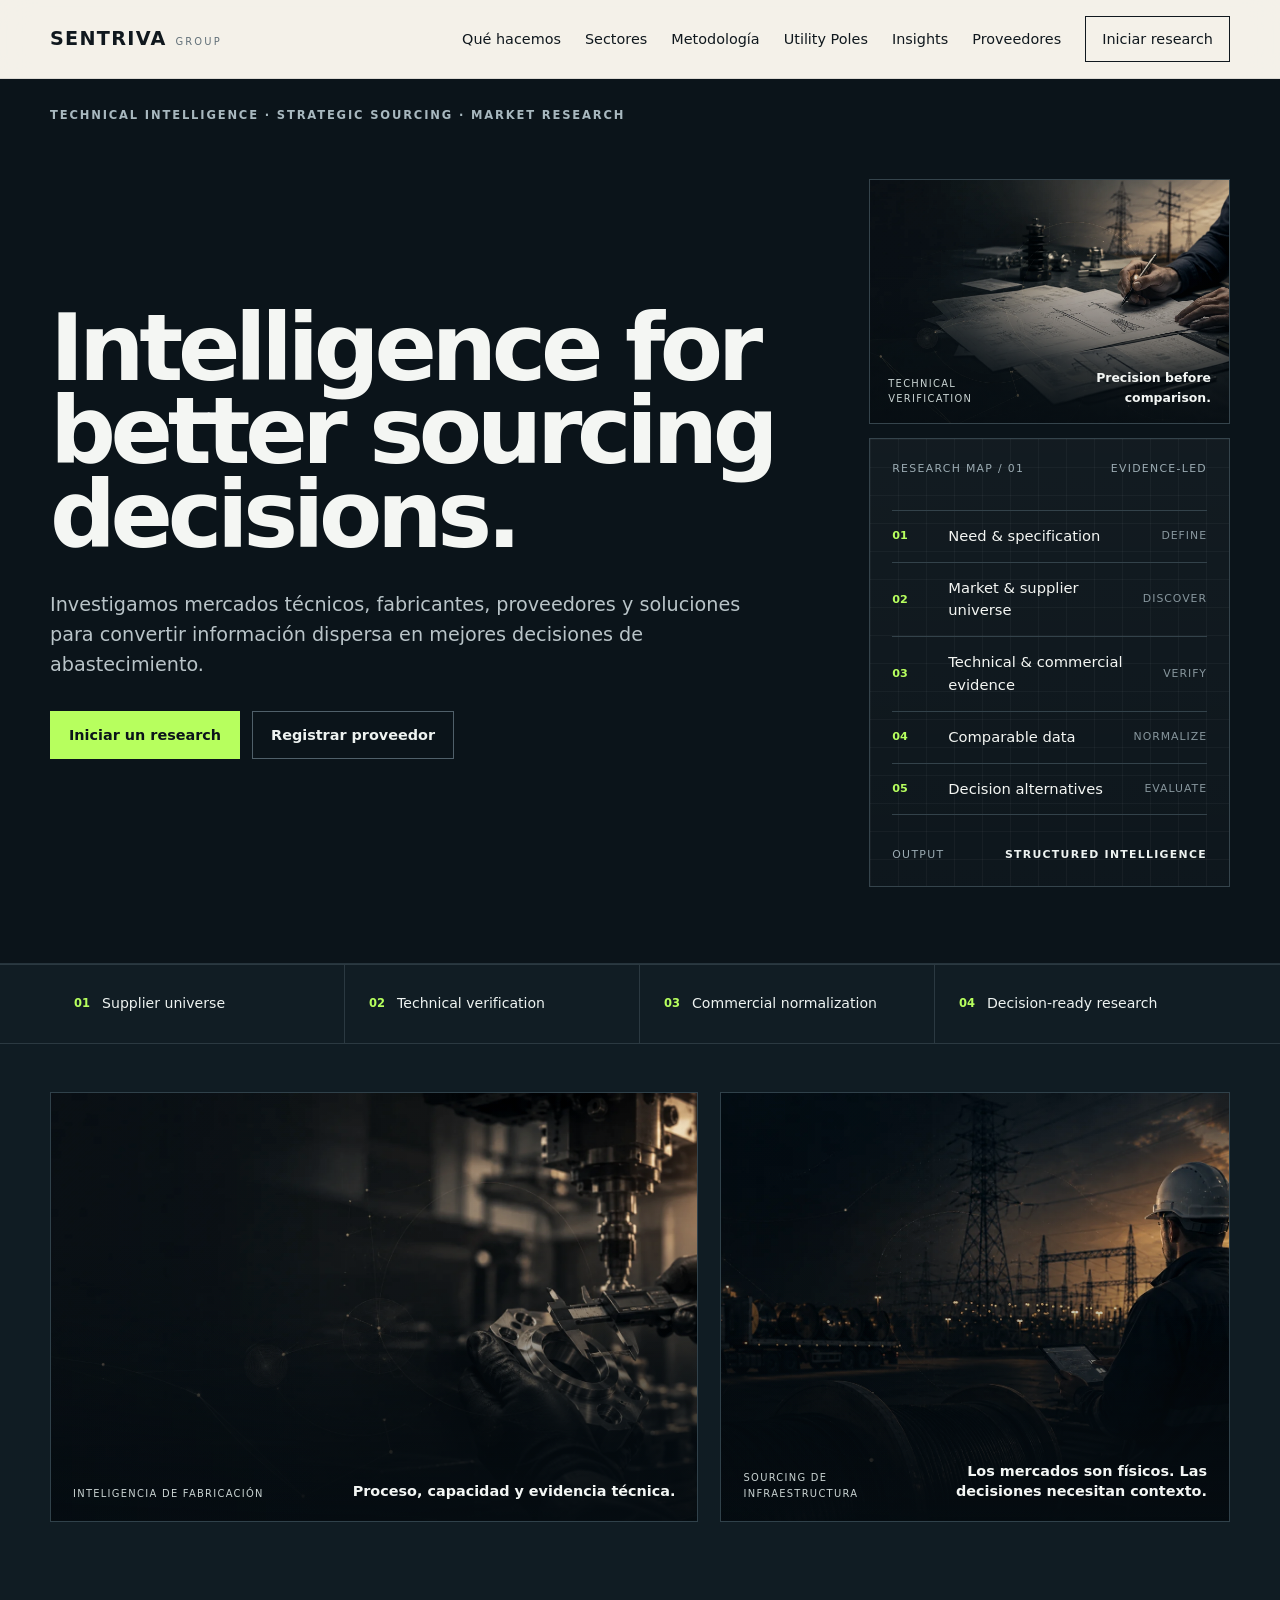
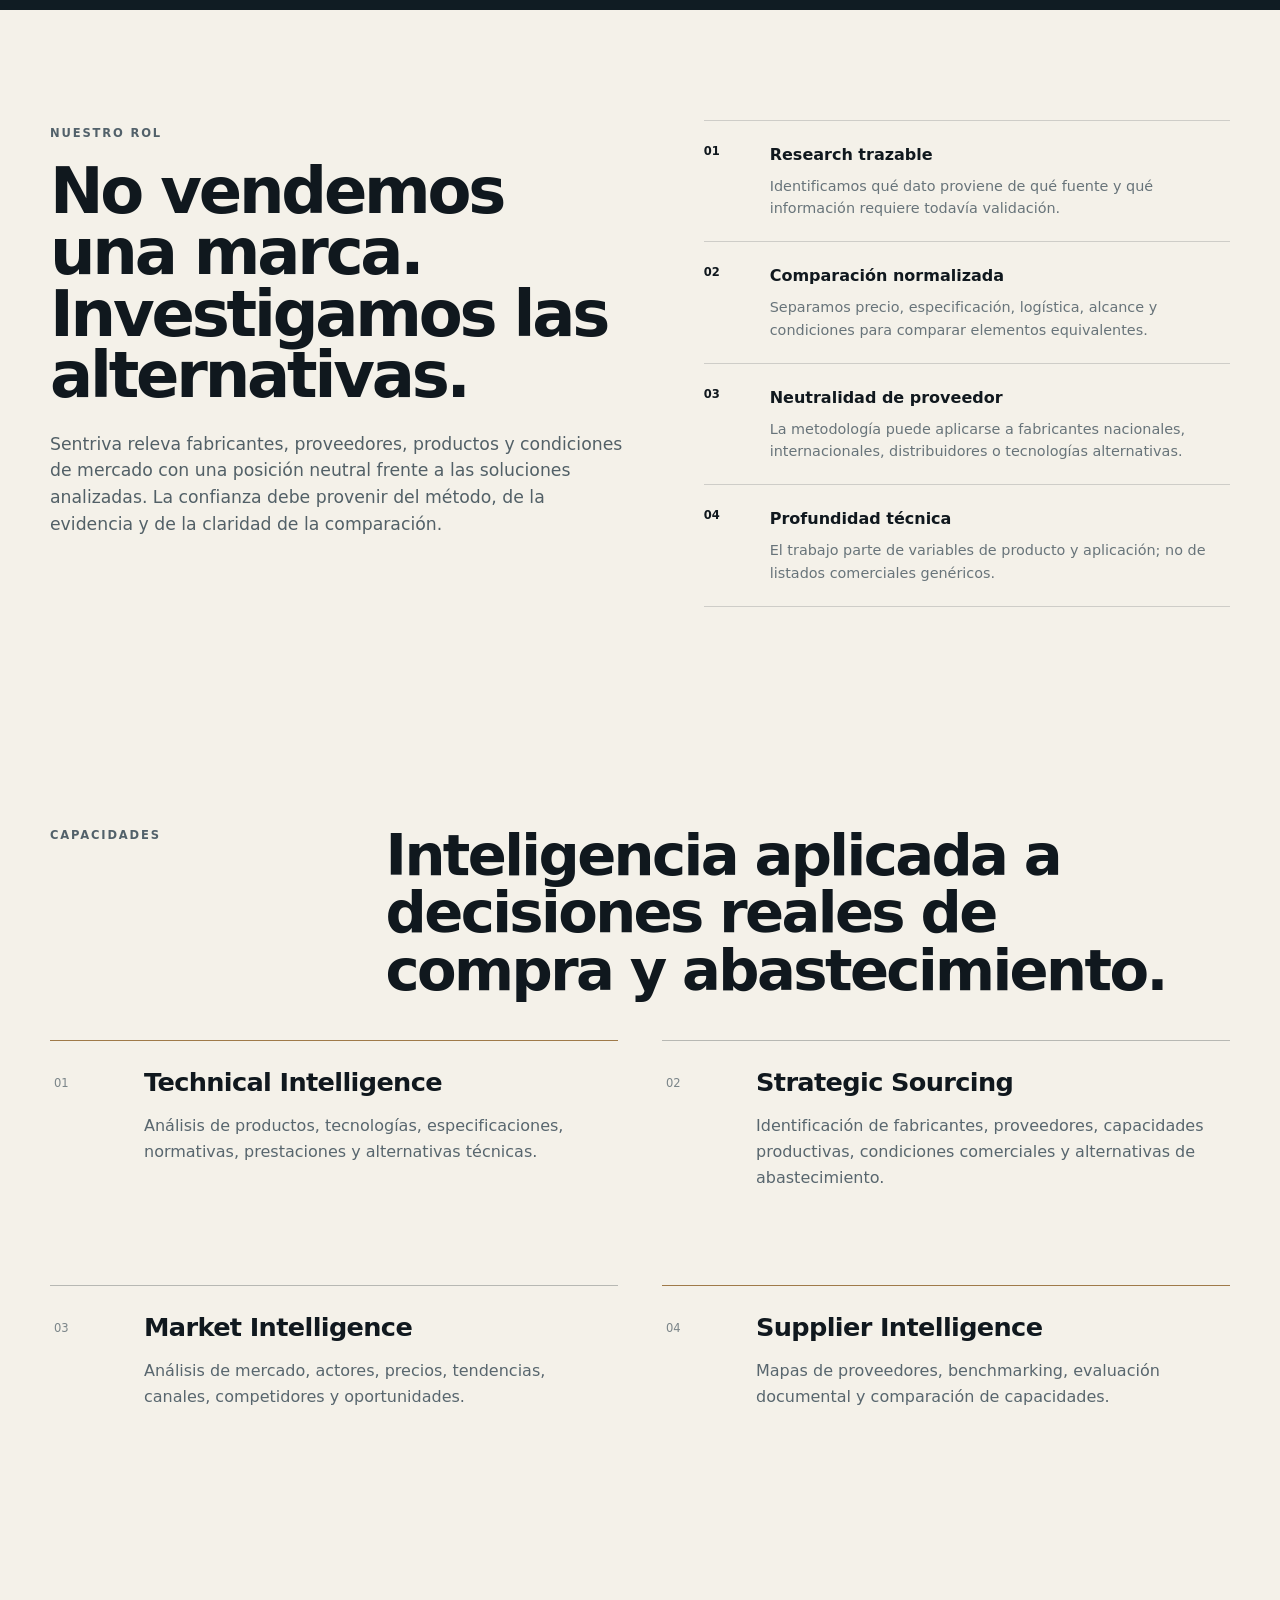
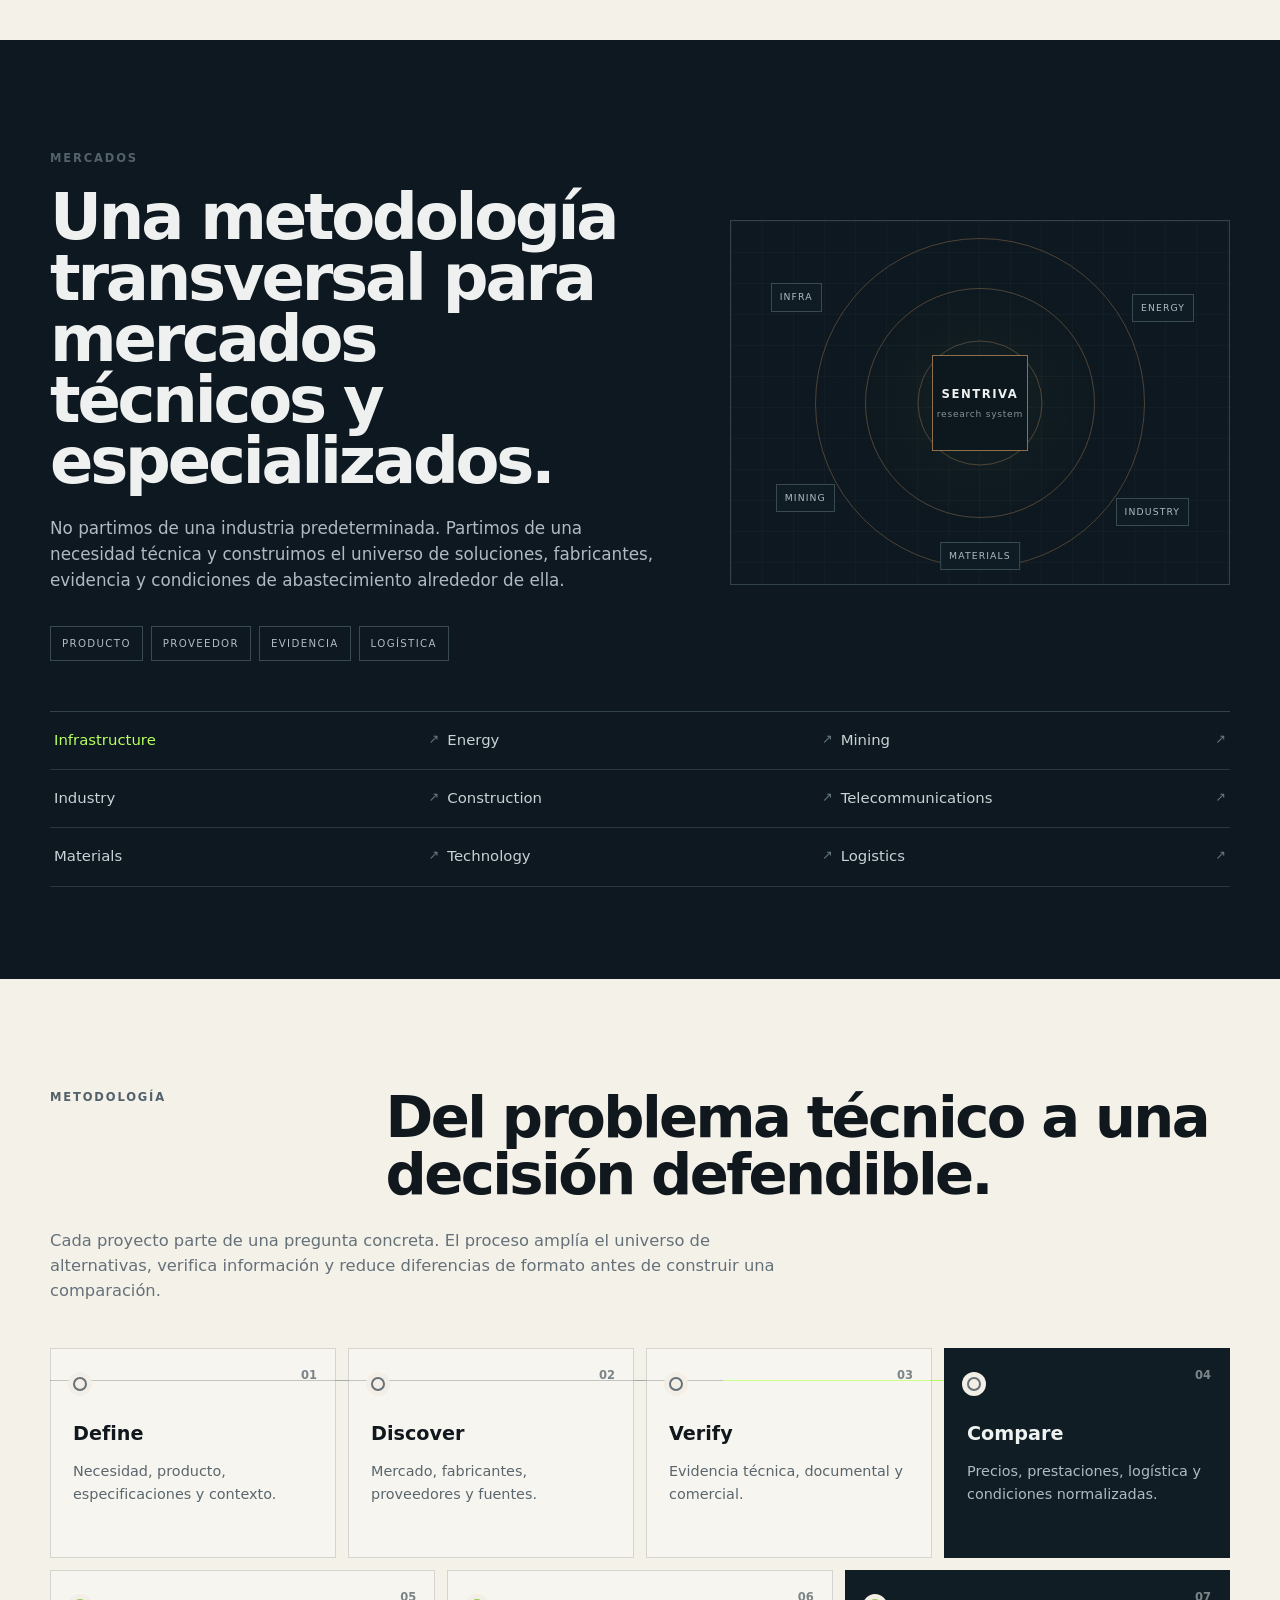
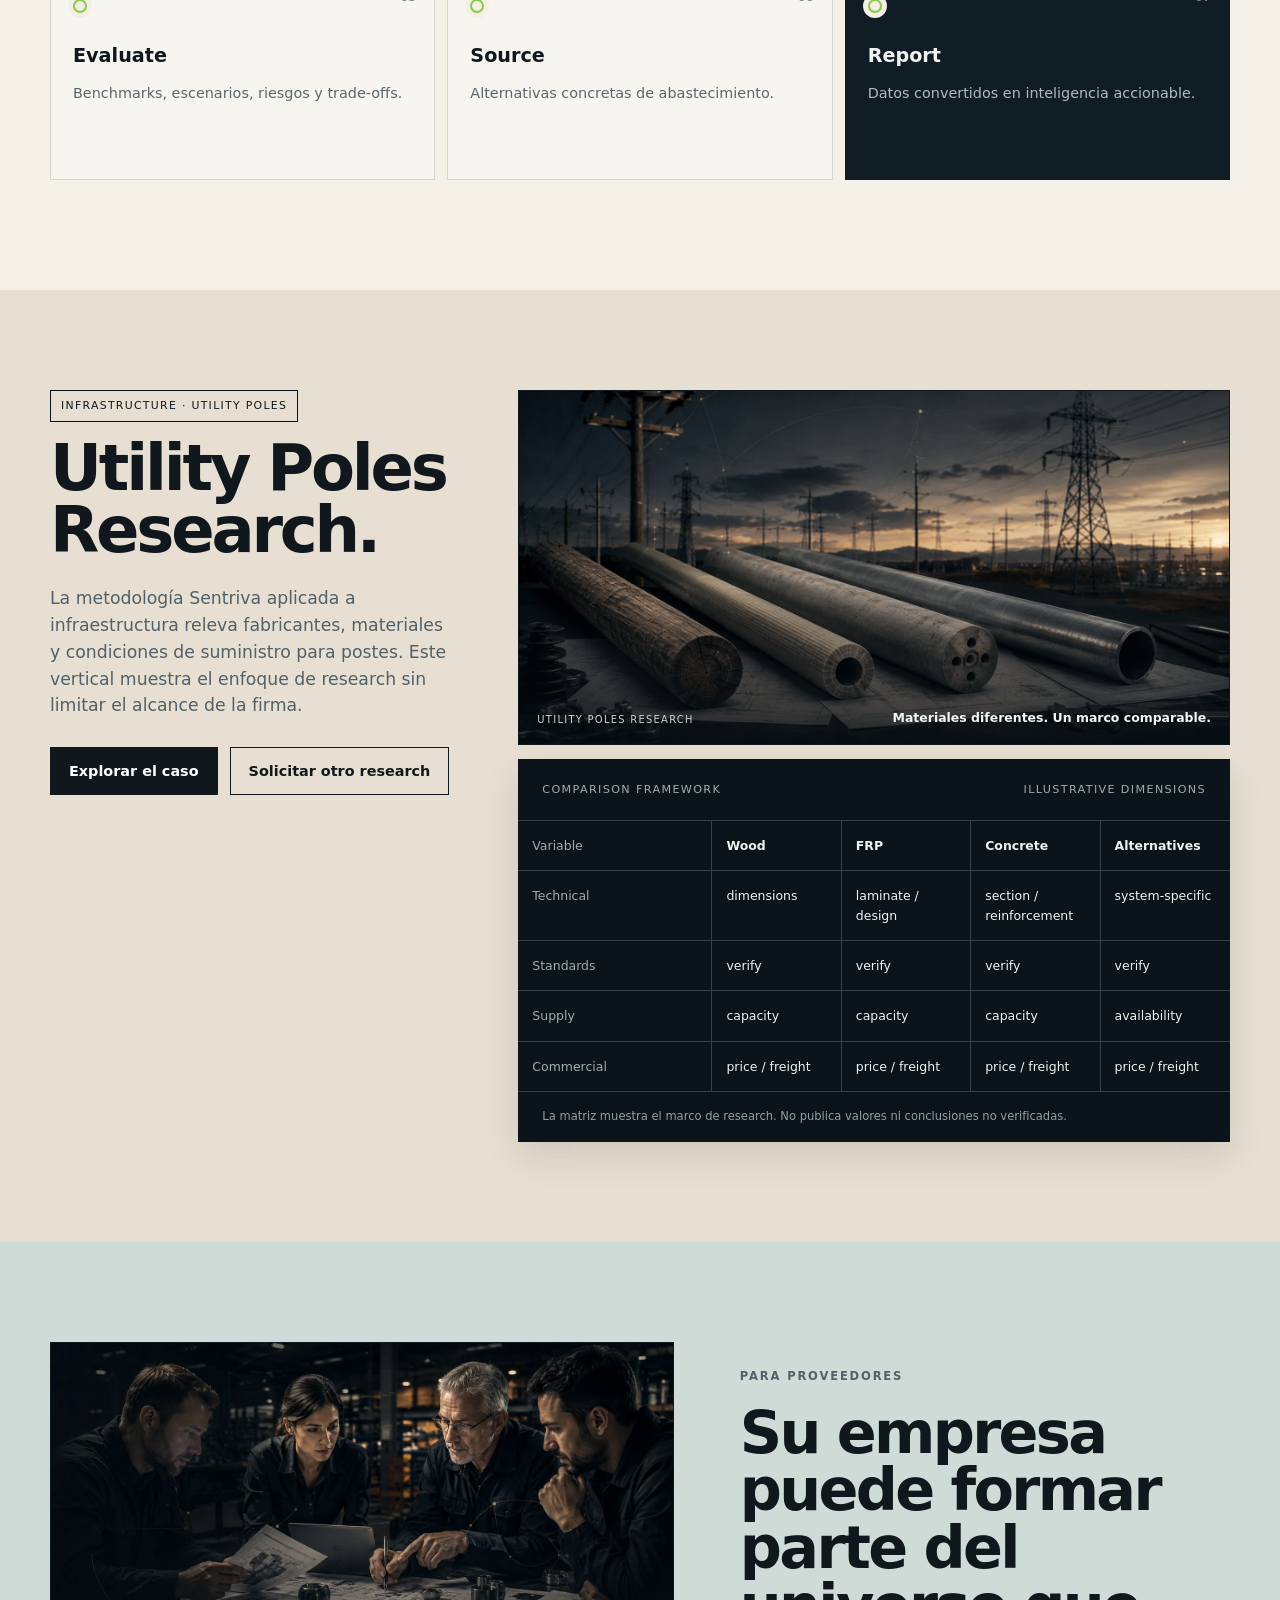
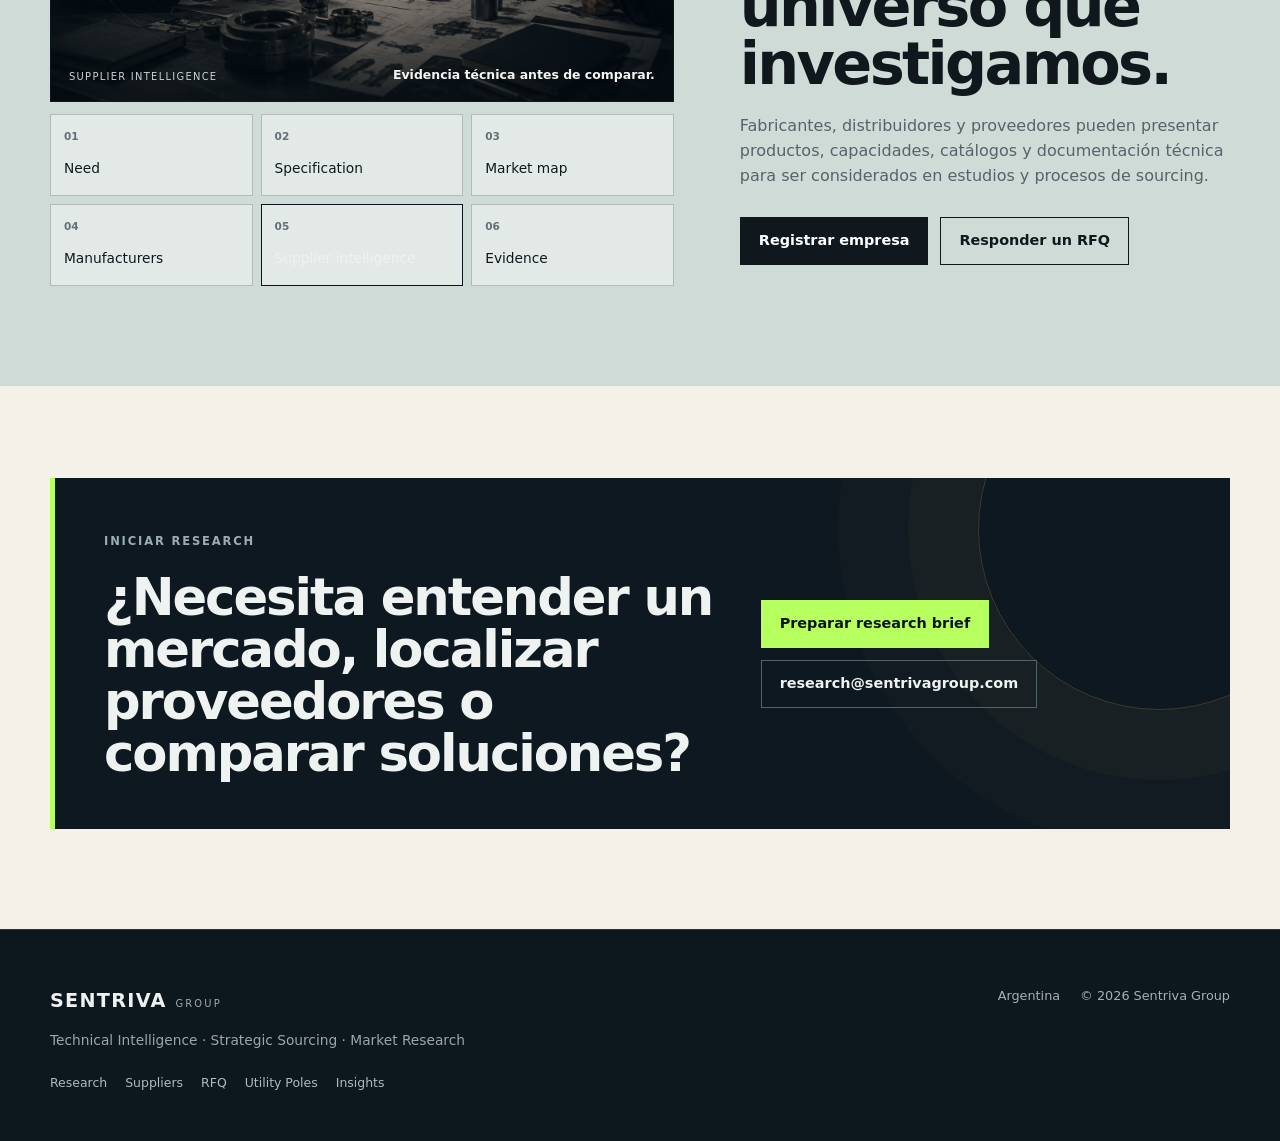
==== commit 3f7217ca: "feat(web): normalize approved SENTRIVA V1 visual baseline" ====
--- a/index.html
+++ b/index.html
@@ -9,8 +9,9 @@
   <meta property="og:description" content="Transformamos mercados técnicos complejos en información estructurada para tomar mejores decisiones de abastecimiento." />
   <meta property="og:type" content="website" />
   <title>Sentriva Group — Technical Intelligence · Strategic Sourcing · Market Research</title>
-  <link rel="stylesheet" href="styles-v050.css" />
-  <link rel="stylesheet" href="golden-v1.css" />
+  <link rel="stylesheet" href="styles-v051.css" />
+  <link rel="stylesheet" href="golden-v101.css" />
+  <link rel="stylesheet" href="visual-refinement-v1.css" />
 </head>
 <body>
   <a class="skip-link" href="#main">Ir al contenido</a>
@@ -50,7 +51,7 @@
 
           <div class="hero-visual-stack">
             <figure class="editorial-photo hero-photo">
-              <img src="https://images.unsplash.com/photo-1764737734436-7eb904d3a4ab?auto=format&amp;fit=crop&amp;q=82&amp;w=1800" alt="Trabajo de precisión sobre planos técnicos" loading="eager" fetchpriority="high" />
+              <img src="assets/images/sentriva-hero-technical-intelligence-v2.webp" alt="Trabajo de precisión sobre planos técnicos" loading="eager" fetchpriority="high" />
               <figcaption><span>Technical verification</span><b>Precision before comparison.</b></figcaption>
             </figure>
             <aside class="intelligence-canvas" aria-label="Proceso de inteligencia Sentriva">
@@ -81,12 +82,12 @@
     <section class="editorial-image-band" aria-label="Contexto industrial Sentriva">
       <div class="shell editorial-image-grid">
         <figure class="editorial-photo editorial-photo-large">
-          <img src="https://images.unsplash.com/photo-1764114235896-034c8772de01?auto=format&amp;fit=crop&amp;q=82&amp;w=2000" alt="Proceso industrial de corte de precisión sobre metal" loading="lazy" />
-          <figcaption><span>Manufacturing intelligence</span><b>Process, capacity and technical evidence.</b></figcaption>
+          <img src="assets/images/sentriva-manufacturing-intelligence-v2.webp" alt="Proceso industrial de corte de precisión sobre metal" loading="lazy" />
+          <figcaption><span>Inteligencia de fabricación</span><b>Proceso, capacidad y evidencia técnica.</b></figcaption>
         </figure>
         <figure class="editorial-photo">
-          <img src="https://images.unsplash.com/photo-1784914180179-5e4509667037?auto=format&amp;fit=crop&amp;q=82&amp;w=1600" alt="Infraestructura industrial y equipos de gran escala" loading="lazy" />
-          <figcaption><span>Infrastructure sourcing</span><b>Markets are physical. Decisions need context.</b></figcaption>
+          <img src="assets/images/sentriva-infrastructure-sourcing-v2.webp" alt="Infraestructura industrial y equipos de gran escala" loading="lazy" />
+          <figcaption><span>Sourcing de infraestructura</span><b>Los mercados son físicos. Las decisiones necesitan contexto.</b></figcaption>
         </figure>
       </div>
     </section>
@@ -94,7 +95,7 @@
     <section class="section shell">
       <div class="credibility-grid">
         <div class="credibility-copy">
-          <span class="eyebrow">OUR ROLE</span>
+          <span class="eyebrow">NUESTRO ROL</span>
           <h2>No vendemos una marca. Investigamos las alternativas.</h2>
           <p>Sentriva releva fabricantes, proveedores, productos y condiciones de mercado con una posición neutral frente a las soluciones analizadas. La confianza debe provenir del método, de la evidencia y de la claridad de la comparación.</p>
         </div>
@@ -107,7 +108,7 @@
       </div>
     </section>
 
-    <section class="section shell" id="what">
+    <section class="section shell capabilities-section" id="what">
       <div class="section-heading">
         <span class="eyebrow">CAPACIDADES</span>
         <h2>Inteligencia aplicada a decisiones reales de compra y abastecimiento.</h2>
@@ -120,11 +121,20 @@
       </div>
     </section>
 
-    <section class="section section-dark" id="industries">
-      <div class="shell">
-        <div class="section-heading section-heading-light">
-          <span class="eyebrow">MARKETS</span>
+    <section class="section section-dark markets-section" id="industries">
+      <div class="shell markets-layout">
+        <div class="markets-copy">
+          <span class="eyebrow">MERCADOS</span>
           <h2>Una metodología transversal para mercados técnicos y especializados.</h2>
+          <p>No partimos de una industria predeterminada. Partimos de una necesidad técnica y construimos el universo de soluciones, fabricantes, evidencia y condiciones de abastecimiento alrededor de ella.</p>
+          <div class="market-signals" aria-label="Variables de análisis de mercado">
+            <span>PRODUCTO</span><span>PROVEEDOR</span><span>EVIDENCIA</span><span>LOGÍSTICA</span>
+          </div>
+        </div>
+        <div class="market-map" aria-hidden="true">
+          <div class="market-ring ring-a"></div><div class="market-ring ring-b"></div><div class="market-ring ring-c"></div>
+          <span class="market-node node-a">INFRA</span><span class="market-node node-b">ENERGY</span><span class="market-node node-c">MINING</span><span class="market-node node-d">INDUSTRY</span><span class="market-node node-e">MATERIALS</span>
+          <div class="market-core"><b>SENTRIVA</b><small>research system</small></div>
         </div>
         <div class="industry-list">
           <span>Infrastructure</span><span>Energy</span><span>Mining</span><span>Industry</span><span>Construction</span><span>Telecommunications</span><span>Materials</span><span>Technology</span><span>Logistics</span>
@@ -132,9 +142,9 @@
       </div>
     </section>
 
-    <section class="section shell" id="method">
+    <section class="section shell methodology-section" id="method">
       <div class="section-heading">
-        <span class="eyebrow">METHODOLOGY</span>
+        <span class="eyebrow">METODOLOGÍA</span>
         <h2>Del problema técnico a una decisión defendible.</h2>
       </div>
       <p class="method-intro">Cada proyecto parte de una pregunta concreta. El proceso amplía el universo de alternativas, verifica información y reduce diferencias de formato antes de construir una comparación.</p>
@@ -160,7 +170,12 @@
             <a class="button button-ghost" href="research.html">Solicitar otro research</a>
           </div>
         </div>
-        <div class="case-matrix" aria-label="Matriz de comparación de postes">
+        <div class="case-visual-stack">
+          <figure class="editorial-photo case-photo">
+            <img src="assets/images/sentriva-utility-poles-research-v1.webp" alt="Comparación técnica de postes de madera, PRFV, hormigón y acero" loading="lazy" />
+            <figcaption><span>UTILITY POLES RESEARCH</span><b>Materiales diferentes. Un marco comparable.</b></figcaption>
+          </figure>
+          <div class="case-matrix" aria-label="Matriz de comparación de postes">
           <div class="matrix-head"><span>Comparison framework</span><span>Illustrative dimensions</span></div>
           <div class="matrix-row"><span class="label">Variable</span><span class="material">Wood</span><span class="material">FRP</span><span class="material">Concrete</span><span class="material">Alternatives</span></div>
           <div class="matrix-row"><span class="label">Technical</span><span>dimensions</span><span>laminate / design</span><span>section / reinforcement</span><span>system-specific</span></div>
@@ -168,19 +183,25 @@
           <div class="matrix-row"><span class="label">Supply</span><span>capacity</span><span>capacity</span><span>capacity</span><span>availability</span></div>
           <div class="matrix-row"><span class="label">Commercial</span><span>price / freight</span><span>price / freight</span><span>price / freight</span><span>price / freight</span></div>
           <div class="matrix-note">La matriz muestra el marco de research. No publica valores ni conclusiones no verificadas.</div>
+          </div>
         </div>
       </div>
     </section>
 
     <section class="section network-callout">
       <div class="shell network-inner">
-        <div class="network-diagram" aria-label="Red de inteligencia de proveedores">
-          <div><b>01</b><span>Buyer need</span></div><div><b>02</b><span>Specification</span></div><div><b>03</b><span>Market map</span></div>
-          <div><b>04</b><span>Manufacturers</span></div><div class="focus"><b>05</b><span>Supplier intelligence</span></div><div><b>06</b><span>Technical evidence</span></div>
-          <div><b>07</b><span>Commercial data</span></div><div><b>08</b><span>Logistics</span></div><div><b>09</b><span>Decision</span></div>
+        <div class="network-visual-stack">
+          <figure class="editorial-photo supplier-photo">
+            <img src="assets/images/sentriva-supplier-intelligence-v1.webp" alt="Equipo técnico evaluando componentes y documentación de proveedores" loading="lazy" />
+            <figcaption><span>SUPPLIER INTELLIGENCE</span><b>Evidencia técnica antes de comparar.</b></figcaption>
+          </figure>
+          <div class="network-diagram" aria-label="Red de inteligencia de proveedores">
+            <div><b>01</b><span>Need</span></div><div><b>02</b><span>Specification</span></div><div><b>03</b><span>Market map</span></div>
+            <div><b>04</b><span>Manufacturers</span></div><div class="focus"><b>05</b><span>Supplier intelligence</span></div><div><b>06</b><span>Evidence</span></div>
+          </div>
         </div>
         <div class="network-copy">
-          <span class="eyebrow">FOR SUPPLIERS</span>
+          <span class="eyebrow">PARA PROVEEDORES</span>
           <h2>Su empresa puede formar parte del universo que investigamos.</h2>
           <p>Fabricantes, distribuidores y proveedores pueden presentar productos, capacidades, catálogos y documentación técnica para ser considerados en estudios y procesos de sourcing.</p>
           <div class="case-actions"><a class="button button-primary" href="suppliers.html">Registrar empresa</a><a class="button button-ghost" href="rfq.html">Responder un RFQ</a></div>
@@ -190,7 +211,7 @@
 
     <section class="section shell contact-section" id="contact">
       <div class="contact-card">
-        <div><span class="eyebrow">START A RESEARCH</span><h2>¿Necesita entender un mercado, localizar proveedores o comparar soluciones?</h2></div>
+        <div><span class="eyebrow">INICIAR RESEARCH</span><h2>¿Necesita entender un mercado, localizar proveedores o comparar soluciones?</h2></div>
         <div class="hero-actions"><a class="button button-primary" href="research.html">Preparar research brief</a><a class="button button-ghost" href="mailto:research@sentrivagroup.com">research@sentrivagroup.com</a></div>
       </div>
     </section>
@@ -206,6 +227,6 @@
       <div class="footer-meta"><span>Argentina</span><span>© <span id="year"></span> Sentriva Group</span></div>
     </div>
   </footer>
-  <script src="script-v050.js"></script>
+  <script src="script-v051.js"></script>
 </body>
 </html>
--- a/styles-v051.css
+++ b/styles-v051.css
@@ -0,0 +1 @@
+*{box-sizing:border-box}html{scroll-behavior:smooth}body{margin:0;font-family:Inter,ui-sans-serif,system-ui,-apple-system,BlinkMacSystemFont,"Segoe UI",sans-serif;background:#f4f1e9;color:#10181e;line-height:1.55}a{color:inherit}.skip-link{position:absolute;left:-999px;top:0}.skip-link:focus{left:1rem;top:1rem;z-index:1000;background:white;padding:.7rem 1rem}.shell{width:min(1180px,calc(100% - 40px));margin:0 auto}.site-header{position:sticky;top:0;z-index:50;background:rgba(244,241,233,.92);backdrop-filter:blur(16px);border-bottom:1px solid rgba(16,24,30,.1)}.nav-wrap{height:78px;display:flex;align-items:center;justify-content:space-between}.brand{text-decoration:none;display:inline-flex;align-items:baseline;gap:.55rem;letter-spacing:.08em}.brand-main{font-weight:800;font-size:1.2rem}.brand-group{font-size:.62rem;letter-spacing:.22em;color:#627079}.nav{display:flex;gap:1.5rem;align-items:center;font-size:.9rem}.nav a{text-decoration:none}.nav a[aria-current=page]{font-weight:800}.nav-cta{border:1px solid #10181e;padding:.7rem 1rem}.nav-toggle{display:none;background:none;border:0}.hero{padding:110px 0 85px}.hero-kicker,.eyebrow,.signal-label{font-size:.72rem;letter-spacing:.16em;text-transform:uppercase;color:#52616a;font-weight:700}.hero-grid{display:grid;grid-template-columns:1.35fr .65fr;gap:70px;align-items:end;margin-top:24px}.hero h1{font-size:clamp(3rem,7vw,6.6rem);letter-spacing:-.055em;line-height:.92;margin:0;max-width:900px}.hero-copy{font-size:1.2rem;max-width:720px;color:#4d5b63;margin:32px 0}.hero-actions{display:flex;gap:12px;flex-wrap:wrap}.button{display:inline-flex;align-items:center;justify-content:center;min-height:48px;padding:0 18px;border:1px solid #10181e;text-decoration:none;font-weight:700;font-size:.9rem;cursor:pointer}.button-primary{background:#10181e;color:#fff}.button-ghost{background:transparent}.signal-panel{border:1px solid #a9b0b3;padding:24px;background:rgba(255,255,255,.28)}.signal-flow{display:grid;gap:7px;margin-top:20px}.signal-flow span{font-size:.88rem;padding:9px 11px;border:1px solid rgba(16,24,30,.18);background:rgba(255,255,255,.48)}.signal-flow i{height:12px;border-left:1px solid #7a858b;margin-left:16px}.proof-strip{border-top:1px solid #c4c1ba;border-bottom:1px solid #c4c1ba}.proof-grid{display:grid;grid-template-columns:repeat(4,1fr)}.proof-grid div{padding:28px 24px;border-right:1px solid #c4c1ba;display:flex;gap:12px;align-items:center}.proof-grid div:last-child{border-right:0}.proof-grid strong{font-size:.72rem}.proof-grid span{font-size:.88rem}.section{padding:110px 0}.section-heading{display:grid;grid-template-columns:.35fr 1fr;gap:40px;align-items:start;margin-bottom:54px}.section-heading h2{margin:0;font-size:clamp(2.2rem,4.5vw,4.6rem);line-height:1;letter-spacing:-.045em}.capability-grid{display:grid;grid-template-columns:repeat(4,1fr);border-top:1px solid #aeb5b8;border-left:1px solid #aeb5b8}.card{padding:28px;border-right:1px solid #aeb5b8;border-bottom:1px solid #aeb5b8;min-height:300px;display:flex;flex-direction:column}.card-num{font-size:.72rem;color:#69757b}.card h3{font-size:1.3rem;margin-top:auto;margin-bottom:12px}.card p{color:#58666e;margin:0}.section-dark{background:#0e1820;color:#eef1f0}.section-heading-light .eyebrow{color:#8da0aa}.industry-list{display:grid;grid-template-columns:repeat(3,1fr);border-top:1px solid #35444d;border-left:1px solid #35444d}.industry-list span{padding:28px;border-right:1px solid #35444d;border-bottom:1px solid #35444d;font-size:1.25rem}.method-grid{display:grid;grid-template-columns:repeat(7,1fr);border-top:1px solid #b7b9b6}.method-grid article{padding:26px 18px;border-right:1px solid #b7b9b6}.method-grid article:first-child{border-left:1px solid #b7b9b6}.method-grid b{font-size:.72rem}.method-grid h3{margin:48px 0 10px}.method-grid p{font-size:.9rem;color:#59666d}.supplier-section{background:#dfe7e5}.supplier-grid{display:grid;grid-template-columns:1fr 1fr;gap:80px}.supplier-grid h2{font-size:clamp(2.3rem,4.8vw,4.8rem);line-height:1;letter-spacing:-.045em;margin:18px 0 26px}.clean-list{list-style:none;padding:0;margin:30px 0}.clean-list li{padding:12px 0;border-top:1px solid rgba(16,24,30,.2)}.supplier-form{display:grid;grid-template-columns:1fr 1fr;gap:14px;background:#f4f1e9;padding:24px}.supplier-form label{display:grid;gap:7px;font-size:.78rem;font-weight:700}.supplier-form input,.supplier-form textarea{width:100%;border:1px solid #b8b5ad;background:#fffdf8;padding:12px;font:inherit}.full{grid-column:1/-1}.form-note{font-size:.75rem;color:#667078;margin:0}.contact-section{padding-bottom:120px}.contact-card{border-top:1px solid #aeb5b8;border-bottom:1px solid #aeb5b8;padding:50px 0;display:flex;align-items:end;justify-content:space-between;gap:30px}.contact-card h2{font-size:clamp(2rem,4vw,4rem);line-height:1.02;max-width:850px;margin:18px 0 0;letter-spacing:-.04em}.site-footer{background:#0d171e;color:#eef1f0;padding:44px 0}.footer-grid{display:flex;align-items:end;justify-content:space-between;gap:24px}.brand-footer .brand-group{color:#9aabb4}.site-footer p{color:#9aa7ad;font-size:.86rem}.footer-meta{display:flex;gap:20px;font-size:.8rem;color:#a4b0b6}.page-hero{padding:105px 0 78px}.page-hero h1{font-size:clamp(3rem,6.4vw,6rem);line-height:.94;letter-spacing:-.055em;max-width:1000px;margin:18px 0 28px}.page-hero>p{font-size:1.18rem;color:#52616a;max-width:790px;margin:0}.page-proof{display:grid;grid-template-columns:repeat(4,1fr);border-top:1px solid #b9b6ae;margin-top:55px}.page-proof span{padding:20px 16px;border-right:1px solid #b9b6ae;font-size:.8rem;text-transform:uppercase;letter-spacing:.08em}.page-proof span:last-child{border-right:0}.two-col-intro{display:grid;grid-template-columns:1fr 1fr;gap:80px}.two-col-intro h2{font-size:clamp(2.2rem,4.6vw,4.5rem);line-height:1;letter-spacing:-.045em;margin:16px 0 0}.prose{font-size:1.05rem;color:#b8c4ca}.prose p:first-child{margin-top:0}.method-compact{display:grid;grid-template-columns:repeat(4,1fr);border-top:1px solid #35444d;border-left:1px solid #35444d}.method-compact article{padding:26px;border-right:1px solid #35444d;border-bottom:1px solid #35444d}.method-compact b{font-size:.72rem;color:#8fa0a8}.method-compact h3{margin:40px 0 8px}.method-compact p{margin:0;color:#aebbc1;font-size:.9rem}.data-form{display:grid;gap:34px}.data-form fieldset{border:0;border-top:1px solid #b4b5b0;padding:24px 0 0;margin:0;display:grid;grid-template-columns:repeat(2,1fr);gap:16px 20px}.data-form legend{padding:0 18px 0 0;font-size:.72rem;letter-spacing:.14em;font-weight:800;text-transform:uppercase}.data-form label{display:grid;gap:7px;font-size:.78rem;font-weight:700}.data-form input,.data-form textarea,.data-form select{width:100%;border:1px solid #b8b5ad;background:#fffdf8;padding:13px 14px;font:inherit;color:#10181e;border-radius:0}.data-form textarea{resize:vertical}.data-form input:focus,.data-form textarea:focus,.data-form select:focus{outline:2px solid #10181e;outline-offset:2px}.data-form .wide{grid-column:1/-1}.form-actions{display:flex;gap:12px;flex-wrap:wrap;align-items:center}.form-actions+.form-note{max-width:700px}@media(max-width:980px){.hero-grid,.supplier-grid,.two-col-intro{grid-template-columns:1fr}.signal-panel{max-width:520px}.capability-grid{grid-template-columns:repeat(2,1fr)}.method-grid{grid-template-columns:repeat(2,1fr)}.industry-list{grid-template-columns:repeat(2,1fr)}.section-heading{grid-template-columns:1fr}.proof-grid{grid-template-columns:repeat(2,1fr)}.contact-card{align-items:flex-start;flex-direction:column}.page-proof,.method-compact{grid-template-columns:repeat(2,1fr)}}@media(max-width:720px){.shell{width:min(100% - 28px,1180px)}.nav-toggle{display:grid;gap:5px;padding:8px}.nav-toggle span{display:block;width:24px;height:1px;background:#111}.nav{position:absolute;left:14px;right:14px;top:68px;background:#f4f1e9;border:1px solid #b8b6b0;padding:18px;display:none;flex-direction:column;align-items:stretch}.nav.is-open{display:flex}.hero{padding:80px 0 60px}.hero h1{font-size:clamp(3rem,16vw,5.2rem)}.proof-grid,.capability-grid,.industry-list,.method-grid,.page-proof,.method-compact{grid-template-columns:1fr}.proof-grid div,.page-proof span{border-right:0;border-bottom:1px solid #c4c1ba}.supplier-form,.data-form fieldset{grid-template-columns:1fr}.data-form .wide{grid-column:auto}.section{padding:80px 0}.page-hero{padding:78px 0 56px}.footer-grid{align-items:flex-start;flex-direction:column}.footer-meta{flex-direction:column;gap:6px}}
--- a/golden-v101.css
+++ b/golden-v101.css
@@ -0,0 +1,22 @@
+:root{--ink:#0b141a;--ink-2:#12212a;--paper:#f3efe6;--paper-2:#e9e3d7;--mint:#c6d8d3;--line:rgba(11,20,26,.16);--line-dark:rgba(235,241,239,.16);--signal:#b7ff5e;--muted:#69767d}.golden-hero{background:var(--ink);color:#f4f6f3;overflow:hidden;border-bottom:1px solid #26343c}.golden-hero .shell{position:relative}.golden-hero .hero-kicker{color:#a8b8bf;padding-top:28px}.golden-hero .hero-grid{min-height:720px;align-items:center;margin-top:0;padding:54px 0 76px}.golden-hero h1{max-width:930px}.golden-hero .hero-copy{color:#b9c4c8;max-width:700px}.golden-hero .button-primary{background:var(--signal);color:#0b141a;border-color:var(--signal)}.golden-hero .button-ghost{border-color:#50606a;color:#eef3f1}.intelligence-canvas{border:1px solid #35444c;background:linear-gradient(180deg,rgba(255,255,255,.03),rgba(255,255,255,.01));padding:22px;position:relative}.intelligence-canvas:before{content:"";position:absolute;inset:0;background-image:linear-gradient(rgba(255,255,255,.035) 1px,transparent 1px),linear-gradient(90deg,rgba(255,255,255,.035) 1px,transparent 1px);background-size:28px 28px;pointer-events:none}.canvas-head,.canvas-foot{display:flex;justify-content:space-between;gap:18px;position:relative;z-index:1;color:#9babb2;font-size:.68rem;letter-spacing:.12em;text-transform:uppercase}.canvas-flow{position:relative;z-index:1;display:grid;gap:0;margin:32px 0}.canvas-node{display:grid;grid-template-columns:42px 1fr auto;gap:14px;align-items:center;padding:14px 0;border-top:1px solid #33424a}.canvas-node:last-child{border-bottom:1px solid #33424a}.canvas-node b{font-size:.7rem;color:var(--signal)}.canvas-node span{font-size:.92rem}.canvas-node em{font-style:normal;font-size:.68rem;color:#87969d;text-transform:uppercase;letter-spacing:.09em}.canvas-foot strong{color:#eef3f1;font-weight:600}.golden-proof{background:#111d24;color:#eef3f1;border-color:#2b3941}.golden-proof .proof-grid div{border-color:#2b3941}.golden-proof .proof-grid strong{color:var(--signal)}.credibility-grid{display:grid;grid-template-columns:1.05fr .95fr;gap:72px;align-items:start}.credibility-copy h2,.case-copy h2{font-size:clamp(2.4rem,5vw,5.2rem);line-height:.96;letter-spacing:-.05em;margin:16px 0 24px}.credibility-copy p,.case-copy p{font-size:1.08rem;color:#526067;max-width:720px}.credibility-stack{border-top:1px solid var(--line)}.credibility-item{display:grid;grid-template-columns:48px 1fr;gap:18px;padding:22px 0;border-bottom:1px solid var(--line)}.credibility-item b{font-size:.72rem}.credibility-item h3{margin:0 0 7px;font-size:1rem}.credibility-item p{margin:0;color:#68747a;font-size:.9rem}.case-section{background:var(--paper-2)}.case-layout{display:grid;grid-template-columns:.8fr 1.2fr;gap:70px;align-items:start}.case-tag{display:inline-flex;border:1px solid var(--ink);padding:7px 10px;font-size:.68rem;letter-spacing:.12em;text-transform:uppercase}.case-matrix{background:var(--ink);color:#eef3f1;padding:0}.matrix-head{padding:22px 24px;border-bottom:1px solid #34434b;display:flex;justify-content:space-between;gap:18px}.matrix-head span{font-size:.7rem;letter-spacing:.12em;text-transform:uppercase;color:#9cadb4}.matrix-row{display:grid;grid-template-columns:1.2fr repeat(4,.8fr);border-bottom:1px solid #34434b}.matrix-row>*{padding:15px 14px;border-right:1px solid #34434b;font-size:.78rem}.matrix-row>*:last-child{border-right:0}.matrix-row .label{color:#9cadb4}.matrix-row .material{font-weight:700}.matrix-note{padding:16px 24px;color:#8fa0a8;font-size:.72rem}.case-actions{display:flex;gap:12px;flex-wrap:wrap;margin-top:28px}.method-intro{max-width:760px;color:#657179;margin:-28px 0 44px}.method-grid article{position:relative;min-height:250px}.method-grid article:after{content:"";position:absolute;top:0;left:0;width:36%;height:3px;background:#111d24}.method-grid article:nth-child(3):after,.method-grid article:nth-child(7):after{background:var(--signal)}.network-callout{background:#d7e0dd}.network-inner{display:grid;grid-template-columns:.85fr 1.15fr;gap:70px;align-items:center}.network-diagram{display:grid;grid-template-columns:repeat(3,1fr);gap:10px}.network-diagram div{border:1px solid rgba(11,20,26,.22);padding:18px;min-height:110px;background:rgba(255,255,255,.32)}.network-diagram b{display:block;font-size:.66rem;margin-bottom:28px}.network-diagram span{font-size:.86rem}.network-diagram .focus{background:var(--ink);color:#eef3f1;border-color:var(--ink)}.network-copy h2{font-size:clamp(2.2rem,4vw,4.4rem);line-height:.98;letter-spacing:-.045em;margin:16px 0 22px}.network-copy p{color:#55636a}.footer-links{display:flex;gap:18px;flex-wrap:wrap;margin-top:14px}.footer-links a{font-size:.78rem;color:#aebac0;text-decoration:none}.footer-links a:hover{text-decoration:underline}.page-hero-premium{background:var(--ink);color:#eef3f1}.page-hero-premium .eyebrow{color:#9cadb4}.page-hero-premium p{color:#b3c0c5}.page-hero-premium .button-primary{background:var(--signal);border-color:var(--signal);color:var(--ink)}.case-facts{display:grid;grid-template-columns:repeat(4,1fr);border:1px solid var(--line);margin-top:36px}.case-facts div{padding:18px;border-right:1px solid var(--line)}.case-facts div:last-child{border-right:0}.case-facts b{display:block;font-size:.68rem;text-transform:uppercase;letter-spacing:.1em;margin-bottom:10px}.case-facts span{color:#56636a;font-size:.9rem}
+.hero-visual-stack{display:grid;gap:14px}.editorial-photo{position:relative;margin:0;overflow:hidden;background:#101a20}.editorial-photo img{display:block;width:100%;height:100%;object-fit:cover;filter:saturate(.78) contrast(1.05)}.hero-photo{height:245px;border:1px solid #35444c}.hero-photo:after,.editorial-image-band .editorial-photo:after{content:"";position:absolute;inset:0;background:linear-gradient(180deg,rgba(6,13,18,.04) 35%,rgba(6,13,18,.78) 100%);pointer-events:none}.editorial-photo figcaption{position:absolute;left:18px;right:18px;bottom:16px;z-index:2;display:flex;justify-content:space-between;gap:18px;align-items:end;color:#f3f6f4}.editorial-photo figcaption span{font-size:.62rem;letter-spacing:.13em;text-transform:uppercase;color:#c9d3d2}.editorial-photo figcaption b{max-width:62%;font-size:.78rem;font-weight:600;text-align:right}.editorial-image-band{background:#111d24;padding:0 0 74px}.editorial-image-grid{display:grid;grid-template-columns:1.35fr .65fr;gap:14px}.editorial-image-grid .editorial-photo{height:390px;border:1px solid #2d3c44}.editorial-image-grid .editorial-photo-large{height:470px;margin-top:48px}.editorial-image-grid img{transition:transform .7s ease,filter .7s ease}.editorial-image-grid .editorial-photo:hover img{transform:scale(1.018);filter:saturate(.9) contrast(1.07)}
+@media(max-width:980px){.credibility-grid,.case-layout,.network-inner{grid-template-columns:1fr}.golden-hero .hero-grid{min-height:auto}.case-facts{grid-template-columns:repeat(2,1fr)}.matrix-row{grid-template-columns:1.1fr repeat(4,.8fr);overflow:auto}.editorial-image-grid{grid-template-columns:1fr 1fr}.editorial-image-grid .editorial-photo,.editorial-image-grid .editorial-photo-large{height:340px;margin-top:0}}@media(max-width:720px){.golden-hero .hero-grid{padding:36px 0 56px}.intelligence-canvas{margin-top:0}.canvas-node{grid-template-columns:34px 1fr}.canvas-node em{display:none}.case-facts{grid-template-columns:1fr}.case-facts div{border-right:0;border-bottom:1px solid var(--line)}.matrix-row{grid-template-columns:145px repeat(4,120px);overflow-x:auto}.network-diagram{grid-template-columns:1fr 1fr}.credibility-grid,.case-layout,.network-inner{gap:42px}.hero-photo{height:210px}.editorial-image-band{padding-bottom:42px}.editorial-image-grid{grid-template-columns:1fr;gap:10px}.editorial-image-grid .editorial-photo,.editorial-image-grid .editorial-photo-large{height:260px}.editorial-photo figcaption{left:14px;right:14px;bottom:12px;display:block}.editorial-photo figcaption b{display:block;max-width:none;text-align:left;margin-top:4px;font-size:.75rem}}
+
+/* Responsive hardening — 2026-09-01. Mobile/tablet are first-class compositions. */
+.golden-hero h1{font-size:clamp(3.35rem,7.2vw,6.75rem);line-height:.91;letter-spacing:-.058em;margin:0;max-width:930px}.page-hero-grid{display:grid;grid-template-columns:minmax(0,1.5fr) minmax(250px,.5fr);gap:48px;align-items:start}.page-note{border:1px solid #35444c;padding:22px;background:rgba(255,255,255,.025)}.page-note strong{display:block;margin-bottom:10px}.page-note p{margin:0;color:#aebbc1;font-size:.9rem}
+@media(max-width:1024px){
+  .site-header .nav-wrap{height:68px}.nav-toggle{display:grid;gap:5px;padding:10px;position:relative;z-index:3}.nav-toggle span{display:block;width:24px;height:1px;background:#111}.nav{position:absolute;left:20px;right:20px;top:60px;background:#f4f1e9;border:1px solid #b8b6b0;padding:18px;display:none;flex-direction:column;align-items:stretch;gap:0;box-shadow:0 18px 50px rgba(11,20,26,.14)}.nav.is-open{display:flex}.nav a{padding:11px 4px;border-bottom:1px solid rgba(16,24,30,.1)}.nav a:last-child{border-bottom:0}.nav-cta{margin-top:8px;text-align:center;border:1px solid #10181e;padding:.8rem 1rem!important}
+  .golden-hero .hero-grid{grid-template-columns:1fr;gap:34px;min-height:auto;padding:46px 0 62px}.golden-hero h1{font-size:clamp(3.15rem,8vw,5.4rem);max-width:780px}.golden-hero .hero-copy{font-size:1.08rem;margin:24px 0}.hero-visual-stack{grid-template-columns:minmax(0,1fr) minmax(280px,.62fr);align-items:stretch}.hero-photo{height:auto;min-height:280px}.intelligence-canvas{min-width:0}
+  .credibility-grid,.case-layout,.network-inner,.two-col-intro,.supplier-grid,.page-hero-grid{grid-template-columns:1fr;gap:44px}.page-note{max-width:620px}.section-heading{gap:18px;margin-bottom:38px}.section{padding:82px 0}.capability-grid{grid-template-columns:repeat(2,minmax(0,1fr))}.card{min-height:240px}.method-grid{grid-template-columns:repeat(2,minmax(0,1fr))}.method-grid article{min-height:210px}.industry-list{grid-template-columns:repeat(2,minmax(0,1fr))}.editorial-image-grid{grid-template-columns:1fr 1fr}.editorial-image-grid .editorial-photo,.editorial-image-grid .editorial-photo-large{height:320px;margin-top:0}.case-matrix{overflow-x:auto}.matrix-row,.matrix-head,.matrix-note{min-width:650px}
+}
+@media(max-width:760px){
+  html,body{max-width:100%;overflow-x:hidden}.shell{width:calc(100% - 32px)}.site-header .nav-wrap{height:64px}.nav{left:16px;right:16px;top:58px}.brand-main{font-size:1.05rem}.brand-group{font-size:.58rem}
+  .golden-hero .hero-kicker{padding-top:22px;font-size:.66rem;line-height:1.5}.golden-hero .hero-grid{padding:30px 0 44px;gap:28px}.golden-hero h1{font-size:clamp(2.8rem,13vw,4.15rem);line-height:.94;letter-spacing:-.052em}.golden-hero .hero-copy{font-size:1rem;line-height:1.6;margin:20px 0}.hero-actions,.case-actions,.form-actions{display:grid;grid-template-columns:1fr;gap:10px}.button{width:100%;min-height:50px}.hero-visual-stack{grid-template-columns:1fr;gap:12px}.hero-photo{height:220px;min-height:0}.intelligence-canvas{padding:18px}.canvas-flow{margin:22px 0}.canvas-node{grid-template-columns:32px 1fr;padding:12px 0}.canvas-node em{display:none}
+  .editorial-image-band{padding-bottom:36px}.editorial-image-grid{grid-template-columns:1fr;gap:10px}.editorial-image-grid .editorial-photo,.editorial-image-grid .editorial-photo-large{height:235px}.editorial-photo figcaption{left:14px;right:14px;bottom:12px;display:block}.editorial-photo figcaption b{display:block;max-width:none;text-align:left;margin-top:4px;font-size:.76rem}
+  .section{padding:64px 0}.section-heading{display:block;margin-bottom:30px}.section-heading .eyebrow{display:block;margin-bottom:12px}.section-heading h2,.credibility-copy h2,.case-copy h2,.network-copy h2,.page-hero h1{font-size:clamp(2.15rem,10vw,3.35rem);line-height:.98;letter-spacing:-.045em}.credibility-grid,.case-layout,.network-inner,.two-col-intro,.supplier-grid,.page-hero-grid{gap:30px}.credibility-copy p,.case-copy p{font-size:1rem}.credibility-item{grid-template-columns:36px 1fr;gap:12px;padding:18px 0}.credibility-item p{font-size:.9rem}
+  .proof-grid{grid-template-columns:repeat(2,minmax(0,1fr))}.proof-grid div{padding:18px 14px;min-height:72px;border-bottom:1px solid #2b3941}.proof-grid div:nth-child(2n){border-right:0}.proof-grid span{font-size:.8rem}.capability-grid,.industry-list,.method-grid,.page-proof,.method-compact{grid-template-columns:1fr}.card{min-height:0;padding:24px}.card h3{margin:34px 0 10px}.industry-list span{padding:20px;font-size:1.05rem}.method-intro{margin:-8px 0 28px}.method-grid article{min-height:0;padding:24px 18px}.method-grid h3{margin:26px 0 8px}.method-grid p{font-size:.92rem}.method-compact article{padding:22px}.method-compact h3{margin:24px 0 8px}
+  .case-matrix{margin:0 -16px;overflow-x:auto}.matrix-row,.matrix-head,.matrix-note{min-width:610px}.case-facts{grid-template-columns:1fr}.case-facts div{border-right:0;border-bottom:1px solid var(--line)}.network-diagram{grid-template-columns:repeat(2,minmax(0,1fr));gap:8px}.network-diagram div{min-height:88px;padding:14px}.network-diagram b{margin-bottom:18px}.network-copy p{font-size:1rem}.contact-card{padding:34px 0;gap:24px}.contact-card h2{font-size:clamp(2rem,9vw,3rem)}.page-hero{padding:58px 0 46px}.page-hero>p{font-size:1rem}.page-proof{margin-top:34px}.page-proof span{padding:16px 0;border-right:0}.data-form{gap:26px}.supplier-form{padding:18px}.footer-grid{gap:28px}.footer-meta{gap:6px}
+}
+@media(max-width:480px){
+  .shell{width:calc(100% - 28px)}.golden-hero h1{font-size:clamp(2.55rem,14vw,3.6rem)}.proof-grid{grid-template-columns:1fr}.proof-grid div{border-right:0}.network-diagram{grid-template-columns:1fr}.editorial-image-grid .editorial-photo,.editorial-image-grid .editorial-photo-large{height:220px}.section{padding:56px 0}.matrix-row,.matrix-head,.matrix-note{min-width:570px}.footer-links{display:grid;grid-template-columns:1fr 1fr;gap:10px 18px}
+}
--- a/visual-refinement-v1.css
+++ b/visual-refinement-v1.css
@@ -0,0 +1,71 @@
+/* SENTRIVA · Visual Refinement v1 — additive layer only */
+:root{--vr-ink:#0b141a;--vr-paper:#f3efe6;--vr-signal:#b7ff5e;--vr-sand:#c69a60}
+
+/* 01 · Editorial image band */
+.editorial-image-band{padding:48px 0 88px;background:#101c23}
+.editorial-image-grid{grid-template-columns:minmax(0,1.12fr) minmax(0,.88fr);gap:22px;align-items:stretch}
+.editorial-image-grid .editorial-photo,.editorial-image-grid .editorial-photo-large{height:430px;margin-top:0;border:1px solid #30414a}
+.editorial-image-grid .editorial-photo-large img{object-position:58% 52%}
+.editorial-image-grid .editorial-photo:not(.editorial-photo-large) img{object-position:61% 50%}
+.editorial-image-grid .editorial-photo:before{content:"";position:absolute;inset:0;z-index:1;pointer-events:none;background:linear-gradient(90deg,rgba(5,12,17,.18),transparent 42%),linear-gradient(0deg,rgba(5,12,17,.82),transparent 48%)}
+.editorial-image-grid .editorial-photo figcaption{z-index:3;left:22px;right:22px;bottom:20px}
+.editorial-image-grid .editorial-photo figcaption b{font-size:.9rem;line-height:1.35}
+
+/* 06 · Capabilities */
+.capabilities-section .section-heading{margin-bottom:40px}
+.capabilities-section .capability-grid{grid-template-columns:repeat(2,minmax(0,1fr));border:0;gap:0 44px}
+.capabilities-section .card{min-height:245px;padding:28px 4px 34px;border:0;border-top:1px solid rgba(11,20,26,.26);display:grid;grid-template-columns:68px 1fr;grid-template-rows:auto 1fr;column-gap:22px;align-items:start}
+.capabilities-section .card-num{grid-row:1/3;font-size:.72rem;padding-top:6px;color:#7b8589}
+.capabilities-section .card h3{margin:0 0 18px;font-size:clamp(1.35rem,2vw,2rem);line-height:1.05;letter-spacing:-.025em}
+.capabilities-section .card p{font-size:1rem;max-width:520px;line-height:1.62}
+.capabilities-section .card:nth-child(1),.capabilities-section .card:nth-child(4){border-top-color:#9f7a49}
+
+/* 02 · Markets */
+.markets-section{position:relative;overflow:hidden;padding:105px 0 92px}
+.markets-section:before{content:"";position:absolute;inset:0;pointer-events:none;opacity:.32;background-image:linear-gradient(rgba(255,255,255,.025) 1px,transparent 1px),linear-gradient(90deg,rgba(255,255,255,.025) 1px,transparent 1px);background-size:38px 38px}
+.markets-layout{position:relative;z-index:1;display:grid;grid-template-columns:minmax(0,1fr) minmax(360px,.82fr);gap:50px 70px;align-items:center}
+.markets-copy h2{font-size:clamp(2.7rem,5vw,5.4rem);line-height:.95;letter-spacing:-.05em;margin:18px 0 24px;max-width:760px}
+.markets-copy p{color:#aebbc1;font-size:1.05rem;max-width:680px;margin:0}
+.market-signals{display:flex;flex-wrap:wrap;gap:8px;margin-top:32px}
+.market-signals span{border:1px solid #3a4a52;padding:9px 11px;font-size:.64rem;letter-spacing:.13em;color:#aebbc1}
+.market-map{position:relative;min-height:365px;border:1px solid #33434b;background:radial-gradient(circle at 50% 50%,rgba(183,255,94,.04),transparent 42%)}
+.market-map:before{content:"";position:absolute;inset:0;pointer-events:none;background:linear-gradient(rgba(255,255,255,.025) 1px,transparent 1px),linear-gradient(90deg,rgba(255,255,255,.025) 1px,transparent 1px);background-size:31px 31px}
+.market-ring{position:absolute;left:50%;top:50%;border:1px solid rgba(198,154,96,.34);border-radius:50%;transform:translate(-50%,-50%)}
+.ring-a{width:125px;height:125px}.ring-b{width:230px;height:230px}.ring-c{width:330px;height:330px}
+.market-core{position:absolute;left:50%;top:50%;transform:translate(-50%,-50%);width:96px;height:96px;border:1px solid #8f704c;background:#0d171e;display:grid;place-content:center;text-align:center;z-index:2}
+.market-core b{font-size:.73rem;letter-spacing:.13em}.market-core small{font-size:.57rem;color:#829198;margin-top:4px;letter-spacing:.08em}
+.market-node{position:absolute;font-size:.58rem;letter-spacing:.12em;color:#aebbc1;background:#101c23;border:1px solid #394950;padding:6px 8px;z-index:3}
+.node-a{left:8%;top:17%}.node-b{right:7%;top:20%}.node-c{left:9%;bottom:20%}.node-d{right:8%;bottom:16%}.node-e{left:50%;bottom:4%;transform:translateX(-50%)}
+.markets-section .industry-list{grid-column:1/-1;grid-template-columns:repeat(3,minmax(0,1fr));border:0;border-top:1px solid #33434b}
+.markets-section .industry-list span{padding:17px 4px;border:0;border-bottom:1px solid #283840;font-size:.93rem;color:#c9d2d4;position:relative}
+.markets-section .industry-list span:after{content:"↗";position:absolute;right:4px;color:#657780;font-size:.8rem}
+.markets-section .industry-list span:first-child{color:var(--vr-signal)}
+
+/* 03 · Methodology */
+.methodology-section .section-heading{margin-bottom:24px}
+.methodology-section .method-intro{margin:0 0 44px;max-width:760px;font-size:1.02rem}
+.methodology-section .method-grid{position:relative;display:grid;grid-template-columns:repeat(12,minmax(0,1fr));gap:12px;border:0}
+.methodology-section .method-grid:before{content:"";position:absolute;left:0;right:0;top:32px;height:1px;background:linear-gradient(90deg,#a9ada8 0 57%,#b7ff5e 57% 100%);z-index:0}
+.methodology-section .method-grid article{position:relative;z-index:1;min-height:210px;padding:58px 22px 24px;border:1px solid rgba(11,20,26,.14);background:rgba(255,255,255,.28)}
+.methodology-section .method-grid article:nth-child(-n+4){grid-column:span 3}.methodology-section .method-grid article:nth-child(n+5){grid-column:span 4}
+.methodology-section .method-grid article:before{content:"";position:absolute;top:28px;left:22px;width:10px;height:10px;border-radius:50%;background:var(--vr-paper);border:2px solid #667178;box-shadow:0 0 0 5px var(--vr-paper)}
+.methodology-section .method-grid article:nth-child(n+5):before{border-color:#8acb45}.methodology-section .method-grid article:after{display:none}
+.methodology-section .method-grid b{position:absolute;right:18px;top:18px;color:#7b8589}.methodology-section .method-grid h3{margin:12px 0 12px;font-size:1.2rem}.methodology-section .method-grid p{margin:0;line-height:1.55}
+.methodology-section .method-grid article:nth-child(4),.methodology-section .method-grid article:nth-child(7){background:#111d24;color:#eef3f1;border-color:#111d24}.methodology-section .method-grid article:nth-child(4) p,.methodology-section .method-grid article:nth-child(7) p{color:#aebbc1}
+
+/* 04 · Utility Poles */
+.case-section{padding:100px 0;background:#e7dfd1}.case-layout{grid-template-columns:minmax(0,.72fr) minmax(0,1.28fr);gap:68px;align-items:start}.case-visual-stack{display:grid;gap:14px;min-width:0}
+.case-photo{height:355px;border:1px solid rgba(11,20,26,.22)}.case-photo img{object-position:50% 58%}.case-photo:after,.supplier-photo:after{content:"";position:absolute;inset:0;background:linear-gradient(0deg,rgba(5,12,17,.78),transparent 52%);pointer-events:none}.case-photo figcaption,.supplier-photo figcaption{z-index:2}
+.case-section .case-matrix{box-shadow:0 14px 34px rgba(11,20,26,.11)}.case-section .case-copy{position:sticky;top:110px}
+
+/* 05 · Supplier Intelligence */
+.network-callout{padding:100px 0;background:#cfdbd7}.network-inner{grid-template-columns:minmax(0,1.12fr) minmax(0,.88fr);gap:66px;align-items:center}.network-visual-stack{display:grid;gap:12px;min-width:0}.supplier-photo{height:360px;border:1px solid rgba(11,20,26,.24)}.supplier-photo img{object-position:52% 45%}
+.network-visual-stack .network-diagram{grid-template-columns:repeat(3,minmax(0,1fr));gap:8px}.network-visual-stack .network-diagram div{min-height:82px;padding:13px;background:rgba(255,255,255,.38)}.network-visual-stack .network-diagram b{margin-bottom:12px;color:#637077}.network-copy h2{font-size:clamp(2.5rem,4.6vw,4.8rem)}
+
+/* 07 · CTA + Footer */
+.contact-section{padding:92px 0 100px}.contact-card{position:relative;background:#0e1820;color:#eef3f1;border:0;padding:50px 54px;overflow:hidden;align-items:center}.contact-card:before{content:"";position:absolute;left:0;top:0;width:5px;height:100%;background:var(--vr-signal)}.contact-card:after{content:"";position:absolute;right:-110px;top:-130px;width:360px;height:360px;border:1px solid rgba(198,154,96,.25);border-radius:50%;box-shadow:0 0 0 70px rgba(198,154,96,.035),0 0 0 140px rgba(198,154,96,.02);pointer-events:none}.contact-card .eyebrow{color:#9cadb4}.contact-card h2{position:relative;z-index:1;max-width:780px}.contact-card .hero-actions{position:relative;z-index:2}.contact-card .button-primary{background:var(--vr-signal);border-color:var(--vr-signal);color:#0b141a}.contact-card .button-ghost{border-color:#52636c;color:#eef3f1}
+.site-footer{padding:56px 0 48px;border-top:1px solid #263740}.site-footer .footer-grid{align-items:flex-start}.site-footer .footer-links{margin-top:22px}
+
+@media(max-width:1024px){.editorial-image-grid{grid-template-columns:1fr 1fr;gap:14px}.editorial-image-grid .editorial-photo,.editorial-image-grid .editorial-photo-large{height:330px}.markets-layout{grid-template-columns:1fr;gap:34px}.market-map{min-height:330px}.markets-section .industry-list{grid-template-columns:repeat(3,1fr)}.methodology-section .method-grid article:nth-child(-n+4),.methodology-section .method-grid article:nth-child(n+5){grid-column:span 6}.methodology-section .method-grid article:last-child{grid-column:span 12}.case-layout,.network-inner{grid-template-columns:1fr}.case-section .case-copy{position:static}.case-photo,.supplier-photo{height:340px}.capabilities-section .capability-grid{gap:0 30px}}
+@media(max-width:760px){.editorial-image-band{padding:24px 0 44px}.editorial-image-grid{grid-template-columns:1fr;gap:12px}.editorial-image-grid .editorial-photo,.editorial-image-grid .editorial-photo-large{height:245px}.editorial-image-grid .editorial-photo:not(.editorial-photo-large){height:285px}.editorial-image-grid .editorial-photo:not(.editorial-photo-large) img{object-position:68% 50%}.capabilities-section .capability-grid{grid-template-columns:1fr}.capabilities-section .card{grid-template-columns:46px 1fr;min-height:0;padding:24px 0}.capabilities-section .card h3{font-size:1.45rem}.markets-section{padding:68px 0 58px}.markets-copy h2{font-size:clamp(2.3rem,11vw,3.4rem)}.market-map{min-height:300px}.ring-c{width:270px;height:270px}.ring-b{width:190px;height:190px}.ring-a{width:105px;height:105px}.markets-section .industry-list{grid-template-columns:1fr 1fr}.markets-section .industry-list span{padding:14px 2px;font-size:.82rem}.methodology-section .method-grid{grid-template-columns:1fr;gap:9px}.methodology-section .method-grid:before{left:25px;top:0;bottom:0;width:1px;height:auto;background:linear-gradient(180deg,#a9ada8 0 55%,#b7ff5e 55% 100%)}.methodology-section .method-grid article:nth-child(n){grid-column:auto;min-height:0;padding:23px 20px 23px 62px}.methodology-section .method-grid article:before{left:20px;top:24px}.methodology-section .method-grid h3{margin:0 0 7px}.methodology-section .method-grid p{font-size:.9rem}.case-section,.network-callout{padding:68px 0}.case-photo,.supplier-photo{height:260px}.case-layout,.network-inner{gap:32px}.network-visual-stack .network-diagram{grid-template-columns:1fr 1fr}.contact-section{padding:60px 0 70px}.contact-card{padding:36px 26px;align-items:flex-start}.contact-card:after{right:-210px;top:-180px}}
+@media(max-width:480px){.markets-section .industry-list{grid-template-columns:1fr}.market-map{min-height:275px}.ring-c{width:240px;height:240px}.node-e{bottom:2%}.network-visual-stack .network-diagram{grid-template-columns:1fr}}
